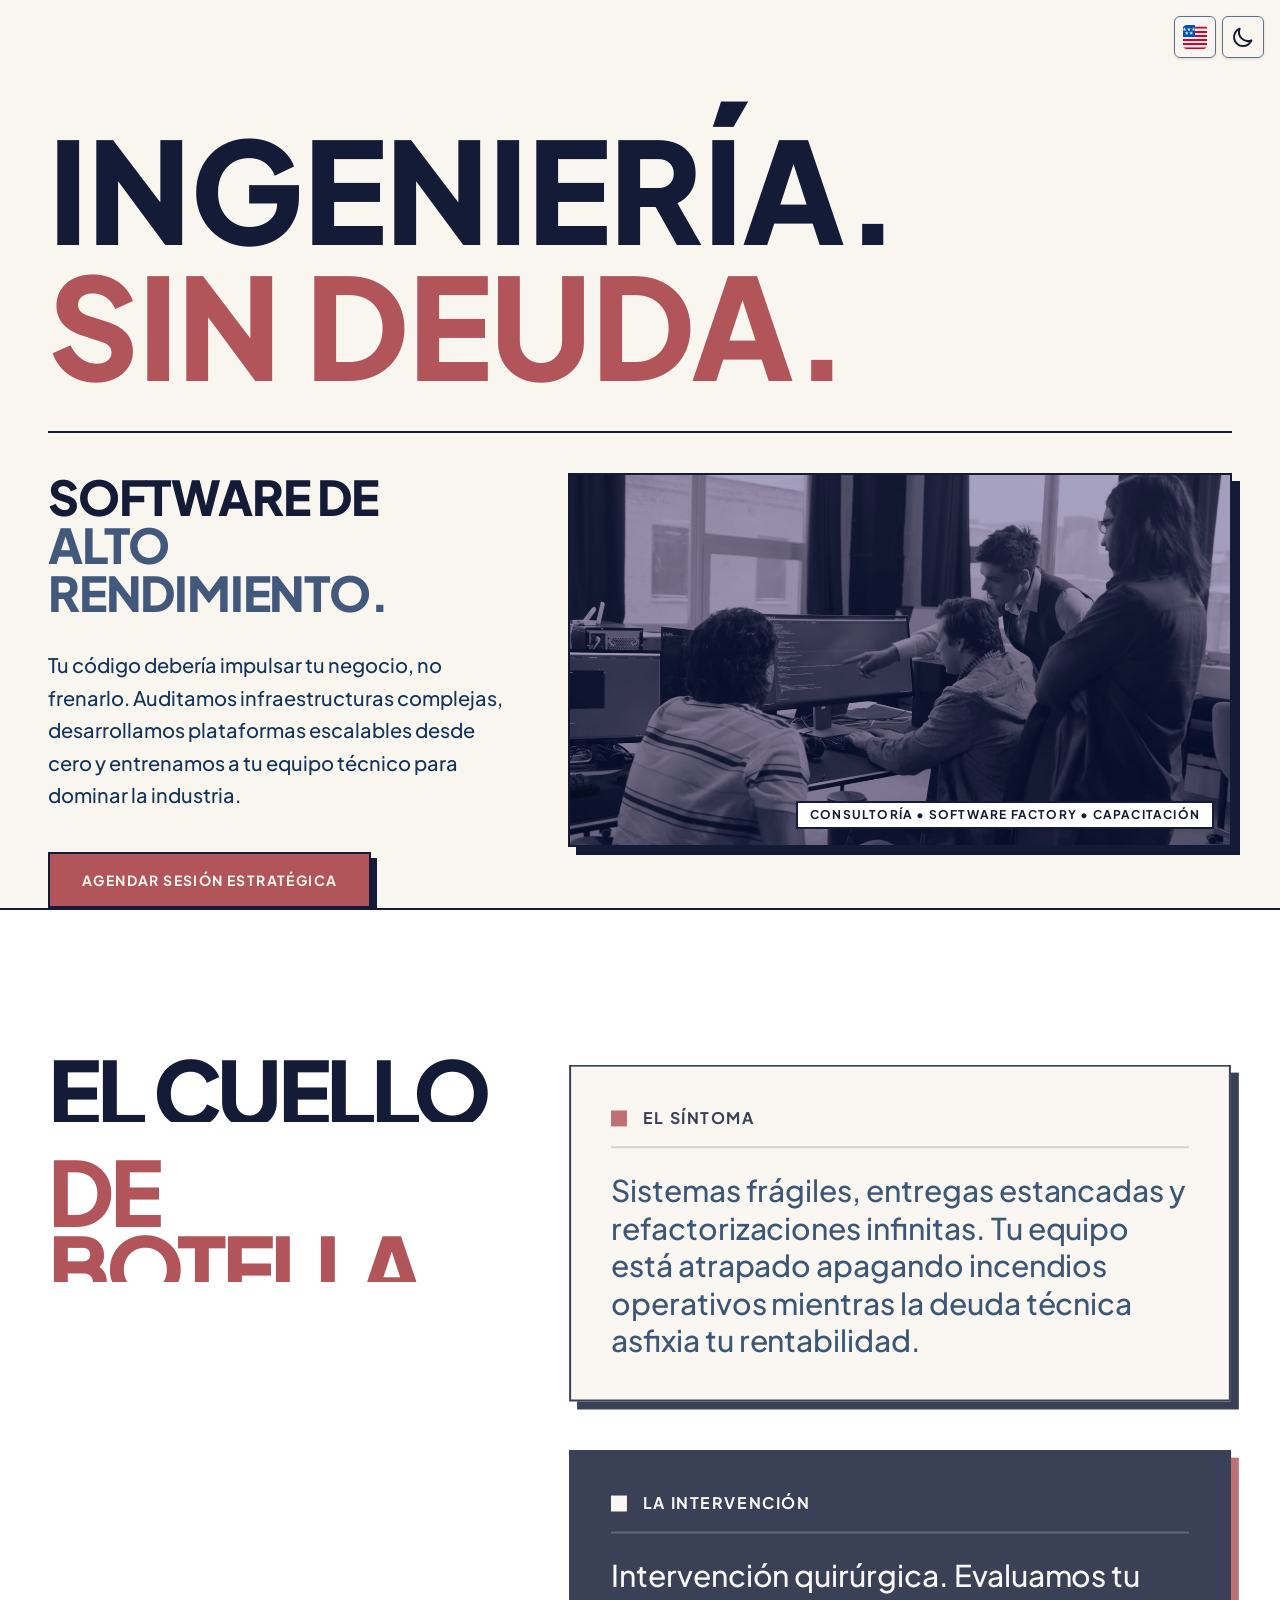
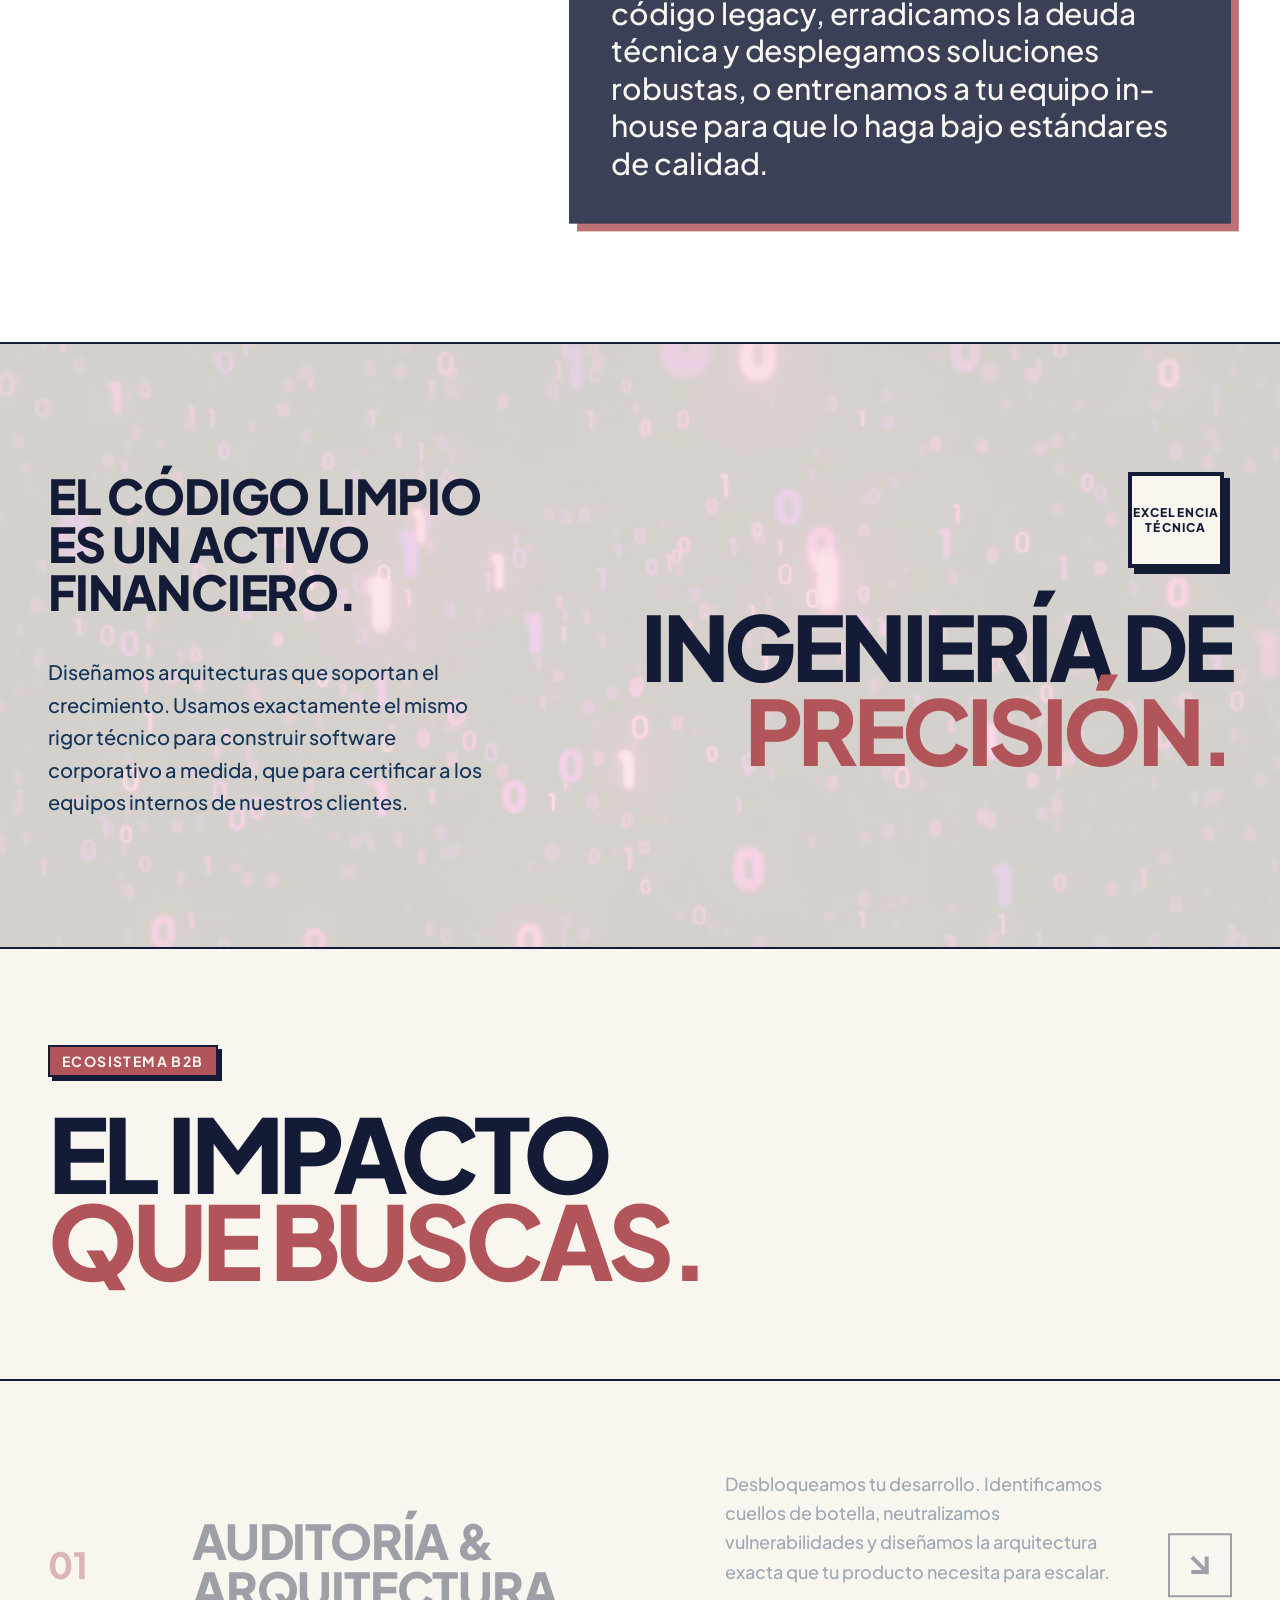
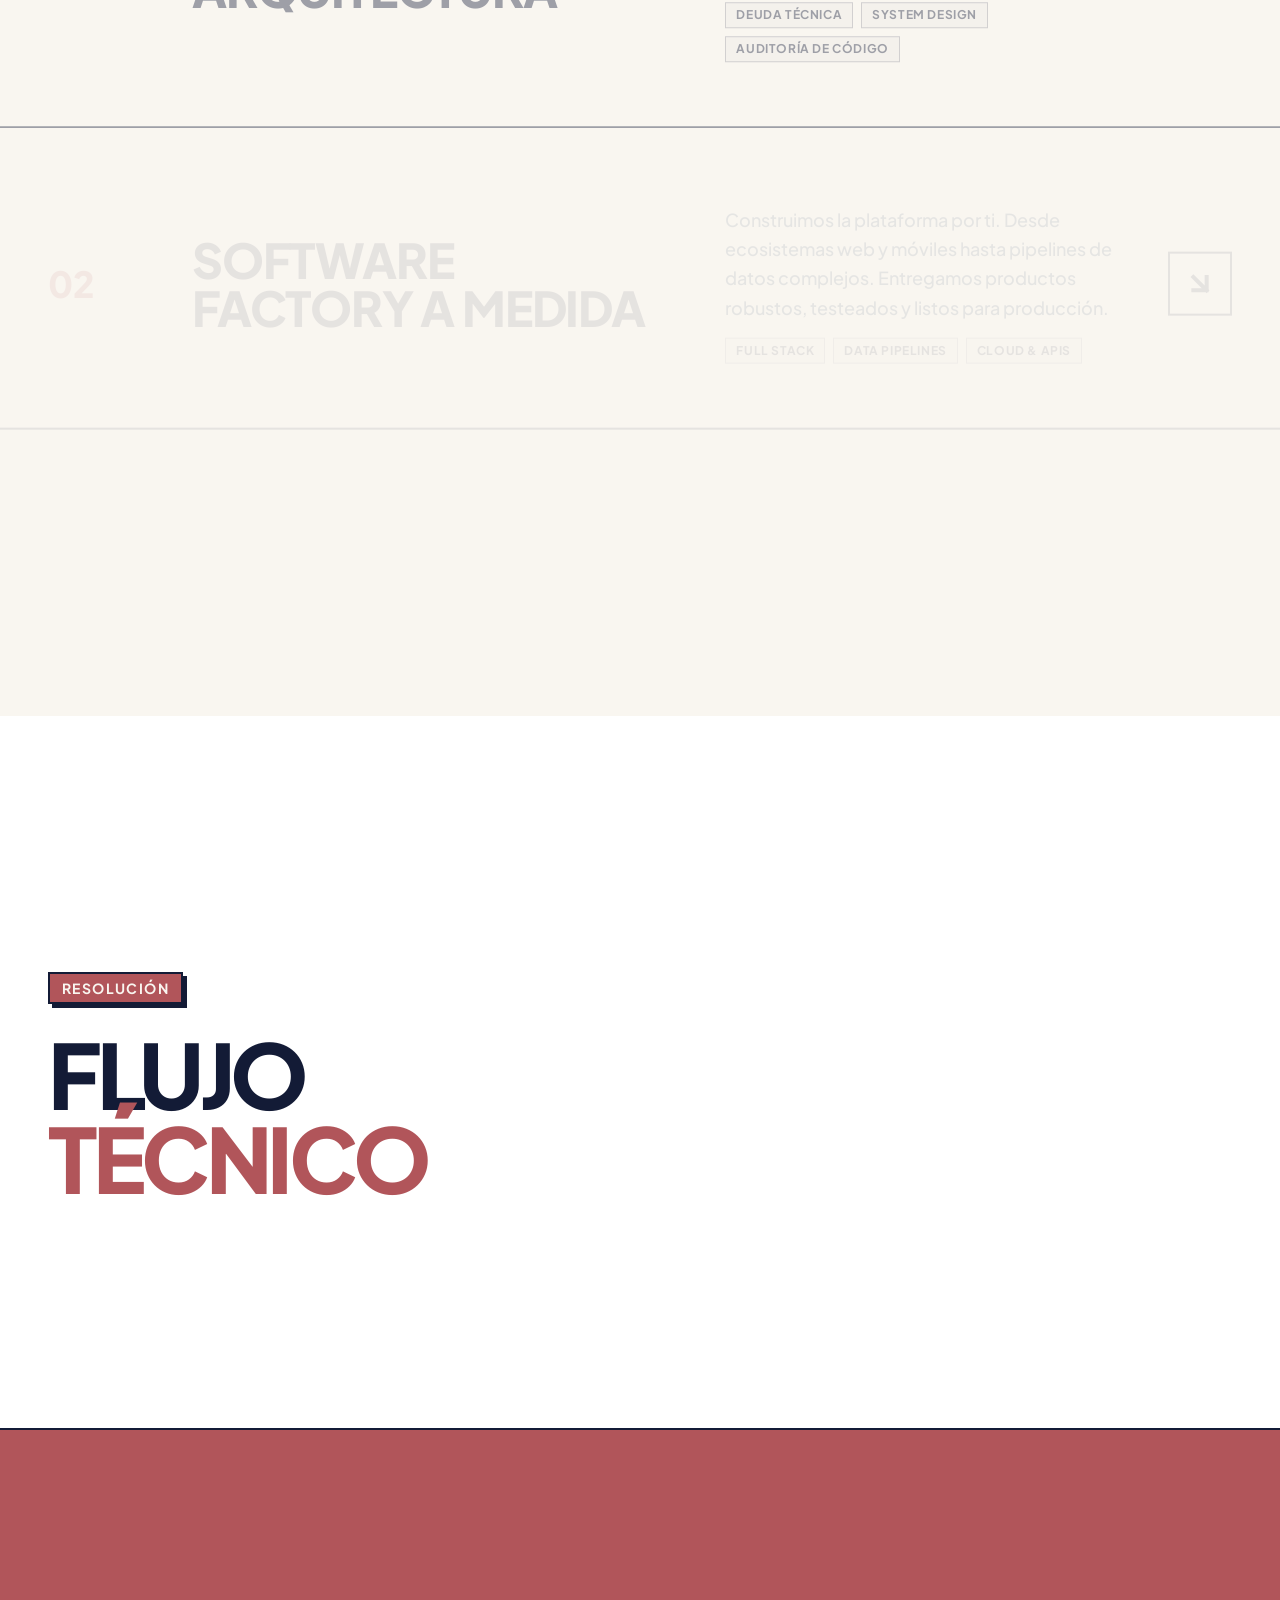
==== index.html @ 74dabde4 "deploy: mac-c-training/macc-training-landing-source@7063b409e6756ee3de0e2f6fcce6bb75d0ee219c" ====
<!DOCTYPE html><html lang="es"><head><meta charset="UTF-8"><meta name="viewport" content="width=device-width"><link rel="icon" type="image/png" media="(prefers-color-scheme: light)" href="/favicon-light.png"><link rel="icon" type="image/png" media="(prefers-color-scheme: dark)" href="/favicon-dark.png"><title>MAC-C Training | Consultoría, Desarrollo &amp; Capacitación Técnica</title><meta name="description" content="Transformamos cuellos de botella en software de alto rendimiento. Auditamos ecosistemas, desarrollamos a medida y entrenamos equipos corporativos."><meta name="keywords" content="mentoría, programación, deuda técnica, ingeniería de software, arquitectura, B2B, B2C"><link rel="canonical" href="https://www.macctraining.cl/"><meta property="og:type" content="website"><meta property="og:url" content="https://www.macctraining.cl/"><meta property="og:title" content="MAC-C Training | Consultoría, Desarrollo &amp; Capacitación Técnica"><meta property="og:description" content="Transformamos cuellos de botella en software de alto rendimiento. Auditamos ecosistemas, desarrollamos a medida y entrenamos equipos corporativos."><meta property="og:image" content="https://www.macctraining.cl/og-image.png"><meta name="twitter:card" content="summary_large_image"><meta name="twitter:url" content="https://www.macctraining.cl/"><meta name="twitter:title" content="MAC-C Training | Consultoría, Desarrollo &amp; Capacitación Técnica"><meta name="twitter:description" content="Transformamos cuellos de botella en software de alto rendimiento. Auditamos ecosistemas, desarrollamos a medida y entrenamos equipos corporativos."><meta name="twitter:image" content="https://www.macctraining.cl/og-image.png"><link rel="preload" as="image" href="/team-poster.webp" fetchpriority="high"><link rel="preconnect" href="https://fonts.googleapis.com"><link rel="preconnect" href="https://fonts.gstatic.com" crossorigin><link href="https://fonts.googleapis.com/css2?family=Plus+Jakarta+Sans:wght@400;500;600;700;900&display=swap" rel="stylesheet" media="print" onload="this.media='all'"><noscript><link href="https://fonts.googleapis.com/css2?family=Plus+Jakarta+Sans:wght@400;500;600;700;900&display=swap" rel="stylesheet"></noscript><script>
            const initTheme = () => {
                const storedTheme = localStorage.getItem('theme');
                const activeTheme = storedTheme ?? 'light';

                document.documentElement.setAttribute('data-theme', activeTheme);

                if (activeTheme === 'dark') {
                    document.documentElement.classList.add('dark');
                } else {
                    document.documentElement.classList.remove('dark');
                }

                localStorage.setItem('theme', activeTheme);
            };

            initTheme();
        </script><link rel="stylesheet" href="/_astro/content.xdRbzkTq.css"></head><body class="antialiased selection:bg-rose-500 selection:text-cream overflow-x-hidden"><a href="/en/" class="fixed top-4 right-16 z-50 p-2 rounded-md bg-surface-color border border-navy-400 text-text-color shadow-sm cursor-pointer transition-colors duration-300 hover:bg-rose-300 hover:text-navy-900" aria-label="Cambiar idioma a en" title="Cambiar a Inglés"><svg class="w-6 h-6 rounded-sm overflow-hidden" xmlns="http://www.w3.org/2000/svg" viewBox="0 0 64 64"><path fill="#d80027" d="M0 4.9h64v5.4H0zm0 10.8h64v5.4H0zm0 10.9h64v5.4H0zm0 10.8h64v5.4H0zm0 10.8h64v5.4H0zm0 10.9h64v5.4H0z"></path><path fill="#f0f0f0" d="M0 10.3h64v5.4H0zm0 10.8h64v5.4H0zm0 10.9h64v5.4H0zm0 10.8h64v5.4H0zm0 10.8h64v5.4H0z"></path><path fill="#0052b4" d="M0 0h32v32H0z"></path><path fill="#f0f0f0" d="M4 6.3l1.2 3.8h3.9l-3.2 2.3 1.2 3.8-3.1-2.3-3.1 2.3 1.2-3.8-3.2-2.3h3.9zM16 6.3l1.2 3.8h3.9l-3.2 2.3 1.2 3.8-3.1-2.3-3.1 2.3 1.2-3.8-3.2-2.3h3.9zM28 6.3l1.2 3.8h3.9l-3.2 2.3 1.2 3.8-3.1-2.3-3.1 2.3 1.2-3.8-3.2-2.3h3.9zM10 16.3l1.2 3.8h3.9l-3.2 2.3 1.2 3.8-3.1-2.3-3.1 2.3 1.2-3.8-3.2-2.3h3.9zM22 16.3l1.2 3.8h3.9l-3.2 2.3 1.2 3.8-3.1-2.3-3.1 2.3 1.2-3.8-3.2-2.3h3.9z"></path></svg></a><button id="theme-toggle" class="fixed top-4 right-4 z-50 p-2 rounded-md bg-surface-color border border-navy-400 text-text-color shadow-sm cursor-pointer transition-colors duration-300 hover:bg-rose-300 hover:text-navy-900" aria-label="Toggle Dark Mode"><svg class="w-6 h-6 dark-icon hidden" fill="none" stroke="currentColor" viewBox="0 0 24 24" xmlns="http://www.w3.org/2000/svg"><path stroke-linecap="round" stroke-linejoin="round" stroke-width="2" d="M20.354 15.354A9 9 0 018.646 3.646 9.003 9.003 0 0012 21a9.003 9.003 0 008.354-5.646z"></path></svg><svg class="w-6 h-6 light-icon hidden" fill="none" stroke="currentColor" viewBox="0 0 24 24" xmlns="http://www.w3.org/2000/svg"><path stroke-linecap="round" stroke-linejoin="round" stroke-width="2" d="M12 3v1m0 16v1m9-9h-1M4 12H3m15.364 6.364l-.707-.707M6.343 6.343l-.707-.707m12.728 0l-.707.707M6.343 17.657l-.707.707M16 12a4 4 0 11-8 0 4 4 0 018 0z"></path></svg></button><script type="module">(()=>{let e=document.getElementById(`theme-toggle`),t=document.querySelector(`.dark-icon`),n=document.querySelector(`.light-icon`);if(!e||!t||!n)return;let r=e=>{e===`dark`?(t.classList.add(`hidden`),n.classList.remove(`hidden`)):(n.classList.add(`hidden`),t.classList.remove(`hidden`))};r(document.documentElement.getAttribute(`data-theme`)),e.addEventListener(`click`,()=>{let e=document.documentElement,t=e.getAttribute(`data-theme`)===`dark`?`light`:`dark`;e.setAttribute(`data-theme`,t),localStorage.setItem(`theme`,t),r(t)})})();</script><main><section class="relative w-full min-h-screen bg-cream dark:bg-navy-900 border-b-2 border-navy-900 dark:border-rose-300 pt-24 lg:pt-32 flex flex-col justify-center overflow-hidden transition-colors duration-300"><div class="px-4 md:px-8 xl:px-12 w-full flex-1 flex flex-col justify-center"><header class="w-full mb-8"><h1 class="font-black uppercase tracking-tighter leading-[0.85] text-navy-900 dark:text-cream m-0 flex flex-col"><span class="block pb-2 md:pb-4"><span class="block text-[13.5vw] md:text-[11vw]">INGENIERÍA.</span></span><span class="block pb-2 md:pb-4"><span class="block text-rose-500 text-[13.5vw] md:text-[11vw]">SIN DEUDA.</span></span></h1></header><div class="grid grid-cols-1 lg:grid-cols-12 gap-10 lg:gap-16 border-t-2 border-navy-900 dark:border-rose-300 pt-10"><div class="lg:col-span-5 flex flex-col gap-8 order-2 lg:order-1"><h2 class="text-3xl md:text-5xl font-black uppercase tracking-tight text-navy-900 dark:text-cream leading-none"><span class="block"><span class="block">SOFTWARE DE</span></span><span class="block"><span class="block text-navy-600 dark:text-rose-300">ALTO RENDIMIENTO.</span></span></h2><p class="text-lg md:text-xl font-medium leading-relaxed text-navy-800 dark:text-cream/90 max-w-lg">Tu código debería impulsar tu negocio, no frenarlo. Auditamos infraestructuras complejas, desarrollamos plataformas escalables desde cero y entrenamos a tu equipo técnico para dominar la industria.</p><div class="flex flex-col sm:flex-row gap-4 mt-2"><a href="#contacto" class="bg-rose-500 text-cream text-center font-bold uppercase tracking-widest text-sm py-4 px-8 solid-border shadow-[6px_6px_0_0_#131b36] dark:shadow-[6px_6px_0_0_#db8384] hover:translate-y-1 hover:translate-x-1 hover:shadow-[2px_2px_0_0_#131b36] dark:hover:shadow-[2px_2px_0_0_#db8384] transition-all cursor-pointer">Agendar Sesión Estratégica</a></div></div><div class="lg:col-span-7 order-1 lg:order-2"><div class="w-full aspect-video bg-navy-900 solid-border relative shadow-[8px_8px_0_0_#131b36] dark:shadow-[8px_8px_0_0_#db8384]"><video autoplay loop muted playsinline preload="none" poster="/team-poster.webp" class="w-full h-full object-cover mix-blend-luminosity opacity-70 dark:opacity-50"><source src="/team-bg-720p.webm" type="video/webm"><source src="/team-bg-720p.mp4" type="video/mp4"></video><div class="absolute inset-0 bg-rose-500/20 dark:bg-rose-900/40 mix-blend-overlay pointer-events-none"></div><div class="absolute bottom-4 right-4 bg-white dark:bg-navy-900 text-navy-900 dark:text-cream text-xs font-bold uppercase tracking-widest px-3 py-1 solid-border">Consultoría • Software Factory • Capacitación</div></div></div></div></div></section><section id="problema" class="relative w-full bg-white dark:bg-navy-800 border-b-2 border-navy-900 dark:border-rose-300 py-24 lg:py-32 overflow-hidden transition-colors duration-300"><div class="px-4 md:px-8 xl:px-12 w-full"><div class="grid grid-cols-1 lg:grid-cols-12 gap-12 lg:gap-16"><div class="lg:col-span-5 flex flex-col justify-start"><h2 class="font-black uppercase tracking-tighter leading-[0.85] text-navy-900 dark:text-cream text-[14vw] lg:text-[7vw] m-0 problem-trigger"><span class="block overflow-hidden pb-2"><span class="block problem-text-line">EL CUELLO</span></span><span class="block overflow-hidden pb-2"><span class="block problem-text-line text-rose-500">DE BOTELLA.</span></span></h2></div><div class="lg:col-span-7 flex flex-col gap-8 lg:gap-12 lg:pt-4"><div class="problem-card flex flex-col gap-6 bg-cream dark:bg-navy-900 p-8 md:p-10 border-2 border-navy-900 dark:border-rose-300 shadow-[8px_8px_0_0_#131b36] dark:shadow-[8px_8px_0_0_#db8384]"><div class="flex items-center gap-4 border-b-2 border-navy-900/20 dark:border-rose-300/20 pb-4"><span class="w-4 h-4 bg-rose-500 block"></span><h3 class="font-bold text-sm md:text-base uppercase tracking-widest text-navy-900 dark:text-cream">El Síntoma</h3></div><p class="text-xl md:text-3xl font-medium leading-tight text-navy-800 dark:text-cream/90">Sistemas frágiles, entregas estancadas y refactorizaciones infinitas. Tu equipo está atrapado apagando incendios operativos mientras la deuda técnica asfixia tu rentabilidad.</p></div><div class="problem-card flex flex-col gap-6 bg-navy-900 dark:bg-rose-500 p-8 md:p-10 border-2 border-navy-900 dark:border-cream shadow-[8px_8px_0_0_#b1555a] dark:shadow-[8px_8px_0_0_#f9f6f0]"><div class="flex items-center gap-4 border-b-2 border-cream/20 dark:border-navy-900/20 pb-4"><span class="w-4 h-4 bg-cream dark:bg-navy-900 block"></span><h3 class="font-bold text-sm md:text-base uppercase tracking-widest text-cream dark:text-navy-900">La Intervención</h3></div><p class="text-xl md:text-3xl font-medium leading-tight text-cream dark:text-navy-900">Intervención quirúrgica. Evaluamos tu código legacy, erradicamos la deuda técnica y desplegamos soluciones robustas, o entrenamos a tu equipo in-house para que lo haga bajo estándares de calidad.</p></div></div></div></div></section><section id="autoridad" class="relative w-full bg-cream dark:bg-navy-900 border-b-2 border-navy-900 dark:border-rose-300 py-24 lg:py-32 overflow-hidden transition-colors duration-300"><div class="absolute inset-0 z-0 pointer-events-none"><video autoplay loop muted playsinline preload="none" poster="/neural-poster.jpg" class="w-full h-full object-cover mix-blend-luminosity opacity-15"><source src="/neural-bg-720p.webm" type="video/webm"><source src="/neural-bg-720p.mp4" type="video/mp4"></video></div><div class="px-4 md:px-8 xl:px-12 w-full relative z-10"><div class="grid grid-cols-1 lg:grid-cols-12 gap-12 lg:gap-16 items-start"><div class="lg:col-span-5 flex flex-col gap-10 order-2 lg:order-1 pt-8 lg:pt-0 border-t-4 border-navy-900 dark:border-rose-300 lg:border-t-0"><h3 class="text-3xl md:text-5xl font-black uppercase tracking-tight text-navy-900 dark:text-cream leading-none">El código limpio es un activo financiero.</h3><p class="text-lg md:text-xl font-medium leading-relaxed text-navy-800 dark:text-cream/90 max-w-xl">Diseñamos arquitecturas que soportan el crecimiento. Usamos exactamente el mismo rigor técnico para construir software corporativo a medida, que para certificar a los equipos internos de nuestros clientes.</p></div><div class="lg:col-span-7 flex flex-col gap-10 order-1 lg:order-2 lg:items-end lg:text-right"><div class="w-24 h-24 bg-cream dark:bg-navy-900 border-4 border-navy-900 dark:border-rose-300 flex items-center justify-center p-2 shadow-[6px_6px_0_0_#131b36] dark:shadow-[6px_6px_0_0_#db8384] lg:mr-2"><span class="text-[0.65rem] md:text-xs font-black uppercase text-center leading-tight tracking-widest text-navy-900 dark:text-cream">Excelencia<br>Técnica</span></div><h2 class="font-black uppercase tracking-tighter leading-[0.85] text-navy-900 dark:text-cream text-[11vw] sm:text-[10vw] lg:text-[6.5vw] xl:text-[7vw] m-0 w-full hyphens-none break-normal"><span class="block pb-2"><span class="block">INGENIERÍA DE</span></span><span class="block pb-2"><span class="block text-rose-500">PRECISIÓN.</span></span></h2></div></div></div></section><section id="servicios" class="w-full bg-cream dark:bg-navy-900 transition-colors duration-300"><header class="px-4 md:px-8 xl:px-12 py-16 md:py-24 border-b-2 border-navy-900 dark:border-rose-300"><div class="inline-block border-2 border-navy-900 dark:border-rose-300 bg-rose-500 text-cream px-3 py-1 font-bold text-xs md:text-sm uppercase tracking-widest mb-8 shadow-[4px_4px_0_0_#131b36] dark:shadow-[4px_4px_0_0_#db8384]">Ecosistema B2B</div><h2 class="font-black uppercase tracking-tighter leading-[0.85] text-navy-900 dark:text-cream text-[12vw] lg:text-[8vw] m-0">EL IMPACTO<br><span class="text-rose-500">QUE BUSCAS.</span></h2></header><div class="w-full flex flex-col"><a href="#contacto" class="group relative w-full border-b-2 border-navy-900 dark:border-rose-300 overflow-hidden cursor-pointer bg-cream dark:bg-navy-900 hover:bg-navy-900 dark:hover:bg-rose-500 transition-colors duration-300"><div class="px-4 md:px-8 xl:px-12 py-10 md:py-16 flex flex-col lg:flex-row lg:items-center gap-6 lg:gap-12 relative z-10"><div class="text-rose-500 font-black text-2xl md:text-4xl lg:w-24 shrink-0 transition-colors duration-300 group-hover:text-cream dark:group-hover:text-navy-900">01</div><h3 class="text-3xl md:text-5xl font-black uppercase tracking-tight text-navy-900 dark:text-cream transition-colors duration-300 group-hover:text-cream dark:group-hover:text-navy-900 flex-1">Auditoría &amp; Arquitectura</h3><div class="flex flex-col gap-4 lg:w-1/3"><p class="text-lg font-medium leading-relaxed text-navy-800 dark:text-cream/90 transition-colors duration-300 group-hover:text-cream/90 dark:group-hover:text-navy-900/90">Desbloqueamos tu desarrollo. Identificamos cuellos de botella, neutralizamos vulnerabilidades y diseñamos la arquitectura exacta que tu producto necesita para escalar.</p><div class="flex flex-wrap gap-2"><span class="text-xs font-bold uppercase tracking-wider px-2.5 py-1 border border-navy-900/40 dark:border-rose-300/40 text-navy-900 dark:text-cream bg-navy-900/5 dark:bg-rose-300/5 transition-colors duration-300 group-hover:border-cream/40 group-hover:text-cream group-hover:bg-cream/10 dark:group-hover:border-navy-900/40 dark:group-hover:text-navy-900 dark:group-hover:bg-navy-900/10">Deuda Técnica</span><span class="text-xs font-bold uppercase tracking-wider px-2.5 py-1 border border-navy-900/40 dark:border-rose-300/40 text-navy-900 dark:text-cream bg-navy-900/5 dark:bg-rose-300/5 transition-colors duration-300 group-hover:border-cream/40 group-hover:text-cream group-hover:bg-cream/10 dark:group-hover:border-navy-900/40 dark:group-hover:text-navy-900 dark:group-hover:bg-navy-900/10">System Design</span><span class="text-xs font-bold uppercase tracking-wider px-2.5 py-1 border border-navy-900/40 dark:border-rose-300/40 text-navy-900 dark:text-cream bg-navy-900/5 dark:bg-rose-300/5 transition-colors duration-300 group-hover:border-cream/40 group-hover:text-cream group-hover:bg-cream/10 dark:group-hover:border-navy-900/40 dark:group-hover:text-navy-900 dark:group-hover:bg-navy-900/10">Auditoría de Código</span></div></div><div class="hidden lg:flex shrink-0 w-16 h-16 border-2 border-navy-900 dark:border-rose-300 items-center justify-center text-navy-900 dark:text-rose-300 transition-colors duration-300 group-hover:border-cream group-hover:text-cream dark:group-hover:border-navy-900 dark:group-hover:text-navy-900"><svg class="w-8 h-8" fill="none" stroke="currentColor" viewBox="0 0 24 24"><path stroke-linecap="square" stroke-linejoin="miter" stroke-width="3" d="M17 7v10h-10m10 0L7 7"></path></svg></div></div></a><a href="#contacto" class="group relative w-full border-b-2 border-navy-900 dark:border-rose-300 overflow-hidden cursor-pointer bg-cream dark:bg-navy-900 hover:bg-navy-900 dark:hover:bg-rose-500 transition-colors duration-300"><div class="px-4 md:px-8 xl:px-12 py-10 md:py-16 flex flex-col lg:flex-row lg:items-center gap-6 lg:gap-12 relative z-10"><div class="text-rose-500 font-black text-2xl md:text-4xl lg:w-24 shrink-0 transition-colors duration-300 group-hover:text-cream dark:group-hover:text-navy-900">02</div><h3 class="text-3xl md:text-5xl font-black uppercase tracking-tight text-navy-900 dark:text-cream transition-colors duration-300 group-hover:text-cream dark:group-hover:text-navy-900 flex-1">Software Factory a Medida</h3><div class="flex flex-col gap-4 lg:w-1/3"><p class="text-lg font-medium leading-relaxed text-navy-800 dark:text-cream/90 transition-colors duration-300 group-hover:text-cream/90 dark:group-hover:text-navy-900/90">Construimos la plataforma por ti. Desde ecosistemas web y móviles hasta pipelines de datos complejos. Entregamos productos robustos, testeados y listos para producción.</p><div class="flex flex-wrap gap-2"><span class="text-xs font-bold uppercase tracking-wider px-2.5 py-1 border border-navy-900/40 dark:border-rose-300/40 text-navy-900 dark:text-cream bg-navy-900/5 dark:bg-rose-300/5 transition-colors duration-300 group-hover:border-cream/40 group-hover:text-cream group-hover:bg-cream/10 dark:group-hover:border-navy-900/40 dark:group-hover:text-navy-900 dark:group-hover:bg-navy-900/10">Full Stack</span><span class="text-xs font-bold uppercase tracking-wider px-2.5 py-1 border border-navy-900/40 dark:border-rose-300/40 text-navy-900 dark:text-cream bg-navy-900/5 dark:bg-rose-300/5 transition-colors duration-300 group-hover:border-cream/40 group-hover:text-cream group-hover:bg-cream/10 dark:group-hover:border-navy-900/40 dark:group-hover:text-navy-900 dark:group-hover:bg-navy-900/10">Data Pipelines</span><span class="text-xs font-bold uppercase tracking-wider px-2.5 py-1 border border-navy-900/40 dark:border-rose-300/40 text-navy-900 dark:text-cream bg-navy-900/5 dark:bg-rose-300/5 transition-colors duration-300 group-hover:border-cream/40 group-hover:text-cream group-hover:bg-cream/10 dark:group-hover:border-navy-900/40 dark:group-hover:text-navy-900 dark:group-hover:bg-navy-900/10">Cloud &amp; APIs</span></div></div><div class="hidden lg:flex shrink-0 w-16 h-16 border-2 border-navy-900 dark:border-rose-300 items-center justify-center text-navy-900 dark:text-rose-300 transition-colors duration-300 group-hover:border-cream group-hover:text-cream dark:group-hover:border-navy-900 dark:group-hover:text-navy-900"><svg class="w-8 h-8" fill="none" stroke="currentColor" viewBox="0 0 24 24"><path stroke-linecap="square" stroke-linejoin="miter" stroke-width="3" d="M17 7v10h-10m10 0L7 7"></path></svg></div></div></a><a href="#contacto" class="group relative w-full border-b-2 border-navy-900 dark:border-rose-300 overflow-hidden cursor-pointer bg-cream dark:bg-navy-900 hover:bg-navy-900 dark:hover:bg-rose-500 transition-colors duration-300"><div class="px-4 md:px-8 xl:px-12 py-10 md:py-16 flex flex-col lg:flex-row lg:items-center gap-6 lg:gap-12 relative z-10"><div class="text-rose-500 font-black text-2xl md:text-4xl lg:w-24 shrink-0 transition-colors duration-300 group-hover:text-cream dark:group-hover:text-navy-900">03</div><h3 class="text-3xl md:text-5xl font-black uppercase tracking-tight text-navy-900 dark:text-cream transition-colors duration-300 group-hover:text-cream dark:group-hover:text-navy-900 flex-1">Capacitación In-House</h3><div class="flex flex-col gap-4 lg:w-1/3"><p class="text-lg font-medium leading-relaxed text-navy-800 dark:text-cream/90 transition-colors duration-300 group-hover:text-cream/90 dark:group-hover:text-navy-900/90">Transformamos a tus programadores en ingenieros de élite. Bootcamps corporativos y nivelación en automatización, bases de datos y frameworks de última generación.</p><div class="flex flex-wrap gap-2"><span class="text-xs font-bold uppercase tracking-wider px-2.5 py-1 border border-navy-900/40 dark:border-rose-300/40 text-navy-900 dark:text-cream bg-navy-900/5 dark:bg-rose-300/5 transition-colors duration-300 group-hover:border-cream/40 group-hover:text-cream group-hover:bg-cream/10 dark:group-hover:border-navy-900/40 dark:group-hover:text-navy-900 dark:group-hover:bg-navy-900/10">Team Upskilling</span><span class="text-xs font-bold uppercase tracking-wider px-2.5 py-1 border border-navy-900/40 dark:border-rose-300/40 text-navy-900 dark:text-cream bg-navy-900/5 dark:bg-rose-300/5 transition-colors duration-300 group-hover:border-cream/40 group-hover:text-cream group-hover:bg-cream/10 dark:group-hover:border-navy-900/40 dark:group-hover:text-navy-900 dark:group-hover:bg-navy-900/10">Clean Code &amp; Testing</span><span class="text-xs font-bold uppercase tracking-wider px-2.5 py-1 border border-navy-900/40 dark:border-rose-300/40 text-navy-900 dark:text-cream bg-navy-900/5 dark:bg-rose-300/5 transition-colors duration-300 group-hover:border-cream/40 group-hover:text-cream group-hover:bg-cream/10 dark:group-hover:border-navy-900/40 dark:group-hover:text-navy-900 dark:group-hover:bg-navy-900/10">Workshops B2B</span></div></div><div class="hidden lg:flex shrink-0 w-16 h-16 border-2 border-navy-900 dark:border-rose-300 items-center justify-center text-navy-900 dark:text-rose-300 transition-colors duration-300 group-hover:border-cream group-hover:text-cream dark:group-hover:border-navy-900 dark:group-hover:text-navy-900"><svg class="w-8 h-8" fill="none" stroke="currentColor" viewBox="0 0 24 24"><path stroke-linecap="square" stroke-linejoin="miter" stroke-width="3" d="M17 7v10h-10m10 0L7 7"></path></svg></div></div></a></div></section><section id="faq" class="relative w-full bg-white dark:bg-navy-800 border-b-2 border-navy-900 dark:border-rose-300 py-24 lg:py-32 overflow-hidden transition-colors duration-300" data-astro-cid-4chapdkw><div class="px-4 md:px-8 xl:px-12 w-full" data-astro-cid-4chapdkw><div class="grid grid-cols-1 lg:grid-cols-12 gap-12 lg:gap-16 items-start" data-astro-cid-4chapdkw><div class="lg:col-span-5 flex flex-col gap-8 lg:sticky lg:top-32" data-astro-cid-4chapdkw><div class="inline-block border-2 border-navy-900 dark:border-rose-300 bg-rose-500 text-cream px-3 py-1 font-bold text-xs md:text-sm uppercase tracking-widest w-max shadow-[4px_4px_0_0_#131b36] dark:shadow-[4px_4px_0_0_#db8384]" data-astro-cid-4chapdkw>Resolución</div><h2 class="font-black uppercase tracking-tighter leading-[0.85] text-navy-900 dark:text-cream text-[14vw] lg:text-[7vw] m-0 wrap-break-words hyphens-auto" lang="es" data-astro-cid-4chapdkw><span class="block pb-2" data-astro-cid-4chapdkw><span class="block" data-astro-cid-4chapdkw>FLUJO</span></span><span class="block pb-2" data-astro-cid-4chapdkw><span class="block text-rose-500" data-astro-cid-4chapdkw>TÉCNICO</span></span></h2></div><div class="lg:col-span-7 flex flex-col gap-6 pt-4 lg:pt-0" data-astro-cid-4chapdkw><details class="group bg-cream dark:bg-navy-900 border-2 border-navy-900 dark:border-rose-300 shadow-[8px_8px_0_0_#131b36] dark:shadow-[8px_8px_0_0_#db8384] transition-all duration-300 open:shadow-[4px_4px_0_0_#131b36] dark:open:shadow-[4px_4px_0_0_#db8384] open:translate-y-1 open:translate-x-1 [&amp;_summary::-webkit-details-marker]:hidden cursor-pointer" data-astro-cid-4chapdkw><summary class="flex items-center justify-between gap-4 p-6 md:p-8 outline-none border-b-2 border-transparent group-open:border-navy-900/10 dark:group-open:border-rose-300/10 transition-colors" data-astro-cid-4chapdkw><div class="flex items-start md:items-center gap-4 md:gap-6" data-astro-cid-4chapdkw><span class="text-2xl md:text-3xl font-black text-rose-500 shrink-0" data-astro-cid-4chapdkw>01</span><h3 class="text-lg md:text-2xl font-bold text-navy-900 dark:text-cream uppercase tracking-tight leading-snug" data-astro-cid-4chapdkw>¿Qué tipo de empresas necesitan sus servicios?</h3></div><div class="shrink-0 w-10 h-10 border-2 border-navy-900 dark:border-rose-300 flex items-center justify-center bg-white dark:bg-navy-800 text-navy-900 dark:text-rose-300 transition-transform duration-300 group-open:rotate-45" data-astro-cid-4chapdkw><svg xmlns="http://www.w3.org/2000/svg" class="h-5 w-5" fill="none" viewBox="0 0 24 24" stroke="currentColor" data-astro-cid-4chapdkw><path stroke-linecap="square" stroke-linejoin="miter" stroke-width="3" d="M12 4v16m8-8H4" data-astro-cid-4chapdkw></path></svg></div></summary><div class="p-6 md:p-8 pt-4 md:pt-6" data-astro-cid-4chapdkw><p class="text-base md:text-xl font-medium leading-relaxed text-navy-800 dark:text-cream/90" data-astro-cid-4chapdkw>Corporaciones y empresas tech que están perdiendo dinero por código ineficiente, necesitan delegar la creación de un nuevo producto, o requieren elevar el estándar técnico de su plantilla.</p></div></details><details class="group bg-cream dark:bg-navy-900 border-2 border-navy-900 dark:border-rose-300 shadow-[8px_8px_0_0_#131b36] dark:shadow-[8px_8px_0_0_#db8384] transition-all duration-300 open:shadow-[4px_4px_0_0_#131b36] dark:open:shadow-[4px_4px_0_0_#db8384] open:translate-y-1 open:translate-x-1 [&amp;_summary::-webkit-details-marker]:hidden cursor-pointer" data-astro-cid-4chapdkw><summary class="flex items-center justify-between gap-4 p-6 md:p-8 outline-none border-b-2 border-transparent group-open:border-navy-900/10 dark:group-open:border-rose-300/10 transition-colors" data-astro-cid-4chapdkw><div class="flex items-start md:items-center gap-4 md:gap-6" data-astro-cid-4chapdkw><span class="text-2xl md:text-3xl font-black text-rose-500 shrink-0" data-astro-cid-4chapdkw>02</span><h3 class="text-lg md:text-2xl font-bold text-navy-900 dark:text-cream uppercase tracking-tight leading-snug" data-astro-cid-4chapdkw>¿Desarrollan la plataforma o solo asesoran?</h3></div><div class="shrink-0 w-10 h-10 border-2 border-navy-900 dark:border-rose-300 flex items-center justify-center bg-white dark:bg-navy-800 text-navy-900 dark:text-rose-300 transition-transform duration-300 group-open:rotate-45" data-astro-cid-4chapdkw><svg xmlns="http://www.w3.org/2000/svg" class="h-5 w-5" fill="none" viewBox="0 0 24 24" stroke="currentColor" data-astro-cid-4chapdkw><path stroke-linecap="square" stroke-linejoin="miter" stroke-width="3" d="M12 4v16m8-8H4" data-astro-cid-4chapdkw></path></svg></div></summary><div class="p-6 md:p-8 pt-4 md:pt-6" data-astro-cid-4chapdkw><p class="text-base md:text-xl font-medium leading-relaxed text-navy-800 dark:text-cream/90" data-astro-cid-4chapdkw>Ejecutamos en ambas vías. Podemos auditar y guiar a tu equipo interno, o actuar directamente como tu músculo de ingeniería y programar el producto de principio a fin.</p></div></details><details class="group bg-cream dark:bg-navy-900 border-2 border-navy-900 dark:border-rose-300 shadow-[8px_8px_0_0_#131b36] dark:shadow-[8px_8px_0_0_#db8384] transition-all duration-300 open:shadow-[4px_4px_0_0_#131b36] dark:open:shadow-[4px_4px_0_0_#db8384] open:translate-y-1 open:translate-x-1 [&amp;_summary::-webkit-details-marker]:hidden cursor-pointer" data-astro-cid-4chapdkw><summary class="flex items-center justify-between gap-4 p-6 md:p-8 outline-none border-b-2 border-transparent group-open:border-navy-900/10 dark:group-open:border-rose-300/10 transition-colors" data-astro-cid-4chapdkw><div class="flex items-start md:items-center gap-4 md:gap-6" data-astro-cid-4chapdkw><span class="text-2xl md:text-3xl font-black text-rose-500 shrink-0" data-astro-cid-4chapdkw>03</span><h3 class="text-lg md:text-2xl font-bold text-navy-900 dark:text-cream uppercase tracking-tight leading-snug" data-astro-cid-4chapdkw>¿Cuál es su stack tecnológico principal?</h3></div><div class="shrink-0 w-10 h-10 border-2 border-navy-900 dark:border-rose-300 flex items-center justify-center bg-white dark:bg-navy-800 text-navy-900 dark:text-rose-300 transition-transform duration-300 group-open:rotate-45" data-astro-cid-4chapdkw><svg xmlns="http://www.w3.org/2000/svg" class="h-5 w-5" fill="none" viewBox="0 0 24 24" stroke="currentColor" data-astro-cid-4chapdkw><path stroke-linecap="square" stroke-linejoin="miter" stroke-width="3" d="M12 4v16m8-8H4" data-astro-cid-4chapdkw></path></svg></div></summary><div class="p-6 md:p-8 pt-4 md:pt-6" data-astro-cid-4chapdkw><p class="text-base md:text-xl font-medium leading-relaxed text-navy-800 dark:text-cream/90" data-astro-cid-4chapdkw>Nos enfocamos en herramientas que escalan: ecosistemas web modernos, desarrollo móvil nativo e ingeniería de datos de alto volumen para toma de decisiones ágiles.</p></div></details></div></div></div></section><section id="contacto" class="relative w-full bg-rose-500 border-b-2 border-navy-900 dark:border-rose-300 py-24 lg:py-32 overflow-hidden transition-colors duration-300"><div class="absolute inset-0 opacity-10 pointer-events-none" style="background-image: radial-gradient(var(--color-navy-900) 2px, transparent 2px); background-size: 32px 32px;"></div><div class="px-4 md:px-8 xl:px-12 w-full relative z-10"><div class="bg-cream dark:bg-navy-900 border-2 border-navy-900 dark:border-rose-300 shadow-[12px_12px_0_0_#131b36] dark:shadow-[12px_12px_0_0_#db8384] p-6 sm:p-10 md:p-16 lg:p-24 flex flex-col items-center text-center max-w-5xl mx-auto"><div class="inline-block border-2 border-navy-900 dark:border-rose-300 bg-white dark:bg-navy-800 px-4 py-2 font-bold text-xs md:text-sm uppercase tracking-widest mb-8 shadow-[4px_4px_0_0_#131b36] dark:shadow-[4px_4px_0_0_#db8384]">Siguiente Paso</div><h2 class="font-black uppercase tracking-tighter leading-[0.85] text-navy-900 dark:text-cream text-[10vw] sm:text-[9vw] lg:text-[7vw] m-0 mb-8 whitespace-nowrap"><span class="block">AGENDA TU</span><span class="block text-rose-500">DIAGNÓSTICO.</span></h2><p class="text-base sm:text-lg md:text-2xl font-medium leading-relaxed text-navy-800 dark:text-cream/90 max-w-3xl mb-12">Hablemos de código, negocio y rentabilidad. En 30 minutos diagnosticaremos el estado de tu ecosistema tecnológico y definiremos un plan de acción sin rodeos.</p><a href="https://calendar.app.google/cVLg917SsWxS8KzLA" target="_blank" rel="noopener noreferrer" class="group relative inline-flex items-center justify-center gap-3 bg-navy-900 dark:bg-rose-500 text-cream dark:text-navy-900 font-black uppercase tracking-widest text-xs sm:text-sm md:text-lg py-4 px-6 md:py-6 md:px-10 border-2 border-navy-900 dark:border-rose-500 shadow-[6px_6px_0_0_rgba(19,27,54,1)] dark:shadow-[6px_6px_0_0_rgba(219,131,132,1)] hover:translate-y-1 hover:translate-x-1 hover:shadow-[2px_2px_0_0_rgba(19,27,54,1)] dark:hover:shadow-[2px_2px_0_0_rgba(219,131,132,1)] transition-all duration-300 w-full sm:w-auto"><span class="whitespace-nowrap">Agendar Videollamada</span><svg class="w-5 h-5 md:w-6 md:h-6 shrink-0 transform group-hover:translate-x-1 transition-transform duration-300" fill="none" stroke="currentColor" viewBox="0 0 24 24"><path stroke-linecap="square" stroke-linejoin="miter" stroke-width="3" d="M17 8l4 4m0 0l-4 4m4-4H3"></path></svg></a></div></div></section><footer class="w-full bg-cream dark:bg-navy-900 transition-colors duration-300 flex flex-col"><div class="grid grid-cols-1 lg:grid-cols-4 w-full border-b-2 border-navy-900 dark:border-rose-300"><div class="p-8 md:p-12 lg:col-span-2 flex flex-col justify-between gap-12 border-b-2 lg:border-b-0 lg:border-r-2 border-navy-900 dark:border-rose-300 overflow-hidden"><div><h3 class="font-black uppercase tracking-tighter leading-[0.85] text-navy-900 dark:text-cream text-[10vw] sm:text-[8vw] lg:text-[4vw] mb-6">MAC-C<br><span class="text-rose-500">TRAINING.</span></h3><p class="text-base md:text-lg font-medium text-navy-800 dark:text-cream/90 max-w-md leading-relaxed">Ingeniería de software implacable. Erradicamos tu deuda técnica, desarrollamos soluciones a medida y escalamos el talento de tu empresa.</p></div><a href="mailto:carlos.tapia.macc@gmail.com" class="font-black text-sm sm:text-base md:text-2xl uppercase tracking-widest text-navy-900 dark:text-rose-300 hover:text-rose-500 dark:hover:text-cream transition-colors relative group inline-block w-max break-all">carlos.tapia.macc@gmail.com<span class="absolute -bottom-1 left-0 w-0 h-1 bg-rose-500 dark:bg-cream transition-all duration-300 group-hover:w-full"></span></a></div><div class="p-8 md:p-12 border-b-2 lg:border-b-0 lg:border-r-2 border-navy-900 dark:border-rose-300 flex flex-col gap-6"><h4 class="font-bold text-xs md:text-sm uppercase tracking-widest text-rose-500 mb-4 border-b-2 border-navy-900/20 dark:border-rose-300/20 pb-2 w-max">Navegación</h4><a href="#problema" class="text-xl md:text-2xl font-black uppercase tracking-tight text-navy-900 dark:text-cream hover:translate-x-2 transition-transform w-max">El Problema</a><a href="#autoridad" class="text-xl md:text-2xl font-black uppercase tracking-tight text-navy-900 dark:text-cream hover:translate-x-2 transition-transform w-max">Metodología</a><a href="#servicios" class="text-xl md:text-2xl font-black uppercase tracking-tight text-navy-900 dark:text-cream hover:translate-x-2 transition-transform w-max">Soluciones</a><a href="#faq" class="text-xl md:text-2xl font-black uppercase tracking-tight text-navy-900 dark:text-cream hover:translate-x-2 transition-transform w-max">Modelo</a></div><div class="p-8 md:p-12 flex flex-col justify-between gap-12"><div class="flex flex-col gap-6"><h4 class="font-bold text-xs md:text-sm uppercase tracking-widest text-rose-500 mb-4 border-b-2 border-navy-900/20 dark:border-rose-300/20 pb-2 w-max">Redes</h4><a href="https://www.linkedin.com/company/mac-c-training" target="_blank" rel="noopener noreferrer" class="text-xl md:text-2xl font-black uppercase tracking-tight text-navy-900 dark:text-cream hover:translate-x-2 transition-transform w-max">LinkedIn</a><a href="https://github.com/mac-c-training" target="_blank" rel="noopener noreferrer" class="text-xl md:text-2xl font-black uppercase tracking-tight text-navy-900 dark:text-cream hover:translate-x-2 transition-transform w-max">GitHub</a></div><div class="text-xs font-bold uppercase tracking-widest text-navy-600 dark:text-cream/50 mt-auto">&copy; 2026 MAC-C TRAINING.</div></div></div><div class="w-full bg-navy-900 dark:bg-rose-500 text-cream dark:text-navy-900 py-6 overflow-hidden flex whitespace-nowrap"><div class="animate-marquee font-black text-[12vw] sm:text-7xl lg:text-9xl uppercase tracking-tighter leading-none flex items-center"><span class="mx-8">SOFTWARE ENGINEERING</span><span class="text-rose-500 dark:text-cream">*</span><span class="mx-8">MENTORÍA TÉCNICA</span><span class="text-rose-500 dark:text-cream">*</span><span class="mx-8">CÓDIGO LIMPIO</span><span class="text-rose-500 dark:text-cream">*</span><span class="mx-8">DATA PIPELINES</span><span class="text-rose-500 dark:text-cream">*</span><span class="mx-8">SOFTWARE ENGINEERING</span><span class="text-rose-500 dark:text-cream">*</span><span class="mx-8">MENTORÍA TÉCNICA</span><span class="text-rose-500 dark:text-cream">*</span><span class="mx-8">CÓDIGO LIMPIO</span><span class="text-rose-500 dark:text-cream">*</span><span class="mx-8">DATA PIPELINES</span><span class="text-rose-500 dark:text-cream">*</span></div></div></footer></main><script type="module" src="/_astro/Animations.astro_astro_type_script_index_0_lang.CQIL3Im5.js"></script></body></html>
---- _astro/content.xdRbzkTq.css ----
/*! tailwindcss v4.3.3 | MIT License | https://tailwindcss.com */
@layer properties{@supports (((-webkit-hyphens:none)) and (not (margin-trim:inline))) or ((-moz-orient:inline) and (not (color:rgb(from red r g b)))){*,:before,:after,::backdrop{--tw-rotate-x:initial;--tw-rotate-y:initial;--tw-rotate-z:initial;--tw-skew-x:initial;--tw-skew-y:initial;--tw-border-style:solid;--tw-leading:initial;--tw-font-weight:initial;--tw-tracking:initial;--tw-shadow:0 0 #0000;--tw-shadow-color:initial;--tw-shadow-alpha:100%;--tw-inset-shadow:0 0 #0000;--tw-inset-shadow-color:initial;--tw-inset-shadow-alpha:100%;--tw-ring-color:initial;--tw-ring-shadow:0 0 #0000;--tw-inset-ring-color:initial;--tw-inset-ring-shadow:0 0 #0000;--tw-ring-inset:initial;--tw-ring-offset-width:0px;--tw-ring-offset-color:#fff;--tw-ring-offset-shadow:0 0 #0000;--tw-duration:initial;--tw-translate-x:0;--tw-translate-y:0;--tw-translate-z:0}}}@layer theme{:root,:host{--font-sans:-apple-system, BlinkMacSystemFont, "Segoe UI", Roboto, "Helvetica Neue", "Noto Sans", Arial, sans-serif, "Apple Color Emoji", "Segoe UI Emoji", "Segoe UI Symbol", "Noto Color Emoji";--font-mono:ui-monospace, SFMono-Regular, Menlo, Monaco, Consolas, "Liberation Mono", "Courier New", monospace;--color-rose-300:#db8384;--color-rose-500:#b1555a;--color-rose-900:#742d36;--color-white:#fff;--spacing:.25rem;--container-md:28rem;--container-lg:32rem;--container-xl:36rem;--container-3xl:48rem;--container-5xl:64rem;--text-xs:.75rem;--text-xs--line-height:calc(1 / .75);--text-sm:.875rem;--text-sm--line-height:calc(1.25 / .875);--text-base:1rem;--text-base--line-height:calc(1.5 / 1);--text-lg:1.125rem;--text-lg--line-height:calc(1.75 / 1.125);--text-xl:1.25rem;--text-xl--line-height:calc(1.75 / 1.25);--text-2xl:1.5rem;--text-2xl--line-height:calc(2 / 1.5);--text-3xl:1.875rem;--text-3xl--line-height:calc(2.25 / 1.875);--text-4xl:2.25rem;--text-4xl--line-height:calc(2.5 / 2.25);--text-5xl:3rem;--text-5xl--line-height:1;--text-7xl:4.5rem;--text-7xl--line-height:1;--text-9xl:8rem;--text-9xl--line-height:1;--font-weight-medium:500;--font-weight-bold:700;--font-weight-black:900;--tracking-tighter:-.05em;--tracking-tight:-.025em;--tracking-wider:.05em;--tracking-widest:.1em;--leading-tight:1.25;--leading-snug:1.375;--leading-relaxed:1.625;--radius-sm:.25rem;--radius-md:.375rem;--aspect-video:16 / 9;--default-transition-duration:.15s;--default-transition-timing-function:cubic-bezier(.4, 0, .2, 1);--default-font-family:var(--font-sans);--default-mono-font-family:var(--font-mono);--color-navy-900:#131b36;--color-navy-800:#143559;--color-navy-600:#43597c;--color-navy-400:#5b6f90;--color-cream:#f9f6f0}}@layer base{*,:after,:before,::backdrop{box-sizing:border-box;border:0 solid;margin:0;padding:0}::file-selector-button{box-sizing:border-box;border:0 solid;margin:0;padding:0}html,:host{-webkit-text-size-adjust:100%;tab-size:4;line-height:1.5;font-family:var(--default-font-family,-apple-system, BlinkMacSystemFont, "Segoe UI", Roboto, "Helvetica Neue", "Noto Sans", Arial, sans-serif, "Apple Color Emoji", "Segoe UI Emoji", "Segoe UI Symbol", "Noto Color Emoji");font-feature-settings:var(--default-font-feature-settings,normal);font-variation-settings:var(--default-font-variation-settings,normal);-webkit-tap-highlight-color:transparent}hr{height:0;color:inherit;border-top-width:1px}abbr:where([title]){text-decoration:underline dotted}h1,h2,h3,h4,h5,h6{font-size:inherit;font-weight:inherit}a{color:inherit;-webkit-text-decoration:inherit;-webkit-text-decoration:inherit;-webkit-text-decoration:inherit;text-decoration:inherit}b,strong{font-weight:bolder}code,kbd,samp,pre{font-family:var(--default-mono-font-family,ui-monospace, SFMono-Regular, Menlo, Monaco, Consolas, "Liberation Mono", "Courier New", monospace);font-feature-settings:var(--default-mono-font-feature-settings,normal);font-variation-settings:var(--default-mono-font-variation-settings,normal);font-size:1em}small{font-size:80%}sub,sup{vertical-align:baseline;font-size:75%;line-height:0;position:relative}sub{bottom:-.25em}sup{top:-.5em}table{text-indent:0;border-color:inherit;border-collapse:collapse}:-moz-focusring:where(:not(iframe)){outline:auto}progress{vertical-align:baseline}summary{display:list-item}ol,ul,menu{list-style:none}img,svg,video,canvas,audio,iframe,embed,object{vertical-align:middle;display:block}img,video{max-width:100%;height:auto}button,input,select,optgroup,textarea{font:inherit;font-feature-settings:inherit;font-variation-settings:inherit;letter-spacing:inherit;color:inherit;opacity:1;background-color:#0000;border-radius:0}::file-selector-button{font:inherit;font-feature-settings:inherit;font-variation-settings:inherit;letter-spacing:inherit;color:inherit;opacity:1;background-color:#0000;border-radius:0}:where(select:is([multiple],[size])) optgroup{font-weight:bolder}:where(select:is([multiple],[size])) optgroup option{padding-inline-start:20px}::file-selector-button{margin-inline-end:4px}::placeholder{opacity:1}@supports (not ((-webkit-appearance:-apple-pay-button))) or (contain-intrinsic-size:1px){::placeholder{color:currentColor}@supports (color:color-mix(in lab, red, red)){::placeholder{color:color-mix(in oklab, currentcolor 50%, transparent)}}}textarea{resize:vertical}::-webkit-search-decoration{-webkit-appearance:none}::-webkit-date-and-time-value{min-height:1lh;text-align:inherit}::-webkit-datetime-edit{display:inline-flex}::-webkit-datetime-edit-fields-wrapper{padding:0}::-webkit-datetime-edit{padding-block:0}::-webkit-datetime-edit-year-field{padding-block:0}::-webkit-datetime-edit-month-field{padding-block:0}::-webkit-datetime-edit-day-field{padding-block:0}::-webkit-datetime-edit-hour-field{padding-block:0}::-webkit-datetime-edit-minute-field{padding-block:0}::-webkit-datetime-edit-second-field{padding-block:0}::-webkit-datetime-edit-millisecond-field{padding-block:0}::-webkit-datetime-edit-meridiem-field{padding-block:0}::-webkit-calendar-picker-indicator{line-height:1}:-moz-ui-invalid{box-shadow:none}button,input:where([type=button],[type=reset],[type=submit]){appearance:button}::file-selector-button{appearance:button}::-webkit-inner-spin-button{height:auto}::-webkit-outer-spin-button{height:auto}[hidden]:where(:not([hidden=until-found])){display:none!important}}@layer components;@layer utilities{.pointer-events-none{pointer-events:none}.absolute{position:absolute}.fixed{position:fixed}.relative{position:relative}.static{position:static}.inset-0{inset:0}.top-4{top:calc(var(--spacing) * 4)}.right-4{right:calc(var(--spacing) * 4)}.right-16{right:calc(var(--spacing) * 16)}.-bottom-1{bottom:calc(var(--spacing) * -1)}.bottom-4{bottom:calc(var(--spacing) * 4)}.left-0{left:0}.z-0{z-index:0}.z-10{z-index:10}.z-50{z-index:50}.order-1{order:1}.order-2{order:2}.m-0{margin:0}.mx-8{margin-inline:calc(var(--spacing) * 8)}.mx-auto{margin-inline:auto}.mt-2{margin-top:calc(var(--spacing) * 2)}.mt-auto{margin-top:auto}.mb-4{margin-bottom:calc(var(--spacing) * 4)}.mb-6{margin-bottom:calc(var(--spacing) * 6)}.mb-8{margin-bottom:calc(var(--spacing) * 8)}.mb-12{margin-bottom:calc(var(--spacing) * 12)}.block{display:block}.flex{display:flex}.grid{display:grid}.hidden{display:none}.inline-block{display:inline-block}.inline-flex{display:inline-flex}.aspect-video{aspect-ratio:var(--aspect-video)}.h-1{height:var(--spacing)}.h-4{height:calc(var(--spacing) * 4)}.h-5{height:calc(var(--spacing) * 5)}.h-6{height:calc(var(--spacing) * 6)}.h-8{height:calc(var(--spacing) * 8)}.h-10{height:calc(var(--spacing) * 10)}.h-16{height:calc(var(--spacing) * 16)}.h-24{height:calc(var(--spacing) * 24)}.h-full{height:100%}.min-h-screen{min-height:100vh}.w-0{width:0}.w-4{width:calc(var(--spacing) * 4)}.w-5{width:calc(var(--spacing) * 5)}.w-6{width:calc(var(--spacing) * 6)}.w-8{width:calc(var(--spacing) * 8)}.w-10{width:calc(var(--spacing) * 10)}.w-16{width:calc(var(--spacing) * 16)}.w-24{width:calc(var(--spacing) * 24)}.w-full{width:100%}.w-max{width:max-content}.max-w-3xl{max-width:var(--container-3xl)}.max-w-5xl{max-width:var(--container-5xl)}.max-w-lg{max-width:var(--container-lg)}.max-w-md{max-width:var(--container-md)}.max-w-xl{max-width:var(--container-xl)}.flex-1{flex:1}.shrink-0{flex-shrink:0}.transform{transform:var(--tw-rotate-x,) var(--tw-rotate-y,) var(--tw-rotate-z,) var(--tw-skew-x,) var(--tw-skew-y,)}.cursor-pointer{cursor:pointer}.resize{resize:both}.grid-cols-1{grid-template-columns:repeat(1,minmax(0,1fr))}.flex-col{flex-direction:column}.flex-wrap{flex-wrap:wrap}.items-center{align-items:center}.items-start{align-items:flex-start}.justify-between{justify-content:space-between}.justify-center{justify-content:center}.justify-start{justify-content:flex-start}.gap-2{gap:calc(var(--spacing) * 2)}.gap-3{gap:calc(var(--spacing) * 3)}.gap-4{gap:calc(var(--spacing) * 4)}.gap-6{gap:calc(var(--spacing) * 6)}.gap-8{gap:calc(var(--spacing) * 8)}.gap-10{gap:calc(var(--spacing) * 10)}.gap-12{gap:calc(var(--spacing) * 12)}.overflow-hidden{overflow:hidden}.overflow-x-hidden{overflow-x:hidden}.rounded-md{border-radius:var(--radius-md)}.rounded-sm{border-radius:var(--radius-sm)}.border{border-style:var(--tw-border-style);border-width:1px}.border-2{border-style:var(--tw-border-style);border-width:2px}.border-4{border-style:var(--tw-border-style);border-width:4px}.border-t-2{border-top-style:var(--tw-border-style);border-top-width:2px}.border-t-4{border-top-style:var(--tw-border-style);border-top-width:4px}.border-b-2{border-bottom-style:var(--tw-border-style);border-bottom-width:2px}.border-cream\/20{border-color:#f9f6f033}@supports (color:color-mix(in lab, red, red)){.border-cream\/20{border-color:color-mix(in oklab, var(--color-cream) 20%, transparent)}}.border-navy-400{border-color:var(--color-navy-400)}.border-navy-900{border-color:var(--color-navy-900)}.border-navy-900\/20{border-color:#131b3633}@supports (color:color-mix(in lab, red, red)){.border-navy-900\/20{border-color:color-mix(in oklab, var(--color-navy-900) 20%, transparent)}}.border-navy-900\/40{border-color:#131b3666}@supports (color:color-mix(in lab, red, red)){.border-navy-900\/40{border-color:color-mix(in oklab, var(--color-navy-900) 40%, transparent)}}.border-transparent{border-color:#0000}.bg-cream{background-color:var(--color-cream)}.bg-navy-900{background-color:var(--color-navy-900)}.bg-navy-900\/5{background-color:#131b360d}@supports (color:color-mix(in lab, red, red)){.bg-navy-900\/5{background-color:color-mix(in oklab, var(--color-navy-900) 5%, transparent)}}.bg-rose-500{background-color:var(--color-rose-500)}.bg-rose-500\/20{background-color:#b1555a33}@supports (color:color-mix(in lab, red, red)){.bg-rose-500\/20{background-color:color-mix(in oklab, var(--color-rose-500) 20%, transparent)}}.bg-white{background-color:var(--color-white)}.object-cover{object-fit:cover}.p-2{padding:calc(var(--spacing) * 2)}.p-6{padding:calc(var(--spacing) * 6)}.p-8{padding:calc(var(--spacing) * 8)}.px-2\.5{padding-inline:calc(var(--spacing) * 2.5)}.px-3{padding-inline:calc(var(--spacing) * 3)}.px-4{padding-inline:calc(var(--spacing) * 4)}.px-6{padding-inline:calc(var(--spacing) * 6)}.px-8{padding-inline:calc(var(--spacing) * 8)}.py-1{padding-block:var(--spacing)}.py-2{padding-block:calc(var(--spacing) * 2)}.py-4{padding-block:calc(var(--spacing) * 4)}.py-6{padding-block:calc(var(--spacing) * 6)}.py-10{padding-block:calc(var(--spacing) * 10)}.py-16{padding-block:calc(var(--spacing) * 16)}.py-24{padding-block:calc(var(--spacing) * 24)}.pt-4{padding-top:calc(var(--spacing) * 4)}.pt-8{padding-top:calc(var(--spacing) * 8)}.pt-10{padding-top:calc(var(--spacing) * 10)}.pt-24{padding-top:calc(var(--spacing) * 24)}.pb-2{padding-bottom:calc(var(--spacing) * 2)}.pb-4{padding-bottom:calc(var(--spacing) * 4)}.text-center{text-align:center}.text-2xl{font-size:var(--text-2xl);line-height:var(--tw-leading,var(--text-2xl--line-height))}.text-3xl{font-size:var(--text-3xl);line-height:var(--tw-leading,var(--text-3xl--line-height))}.text-base{font-size:var(--text-base);line-height:var(--tw-leading,var(--text-base--line-height))}.text-lg{font-size:var(--text-lg);line-height:var(--tw-leading,var(--text-lg--line-height))}.text-sm{font-size:var(--text-sm);line-height:var(--tw-leading,var(--text-sm--line-height))}.text-xl{font-size:var(--text-xl);line-height:var(--tw-leading,var(--text-xl--line-height))}.text-xs{font-size:var(--text-xs);line-height:var(--tw-leading,var(--text-xs--line-height))}.text-\[0\.65rem\]{font-size:.65rem}.text-\[10vw\]{font-size:10vw}.text-\[11vw\]{font-size:11vw}.text-\[12vw\]{font-size:12vw}.text-\[13\.5vw\]{font-size:13.5vw}.text-\[14vw\]{font-size:14vw}.leading-\[0\.85\]{--tw-leading:.85;line-height:.85}.leading-none{--tw-leading:1;line-height:1}.leading-relaxed{--tw-leading:var(--leading-relaxed);line-height:var(--leading-relaxed)}.leading-snug{--tw-leading:var(--leading-snug);line-height:var(--leading-snug)}.leading-tight{--tw-leading:var(--leading-tight);line-height:var(--leading-tight)}.font-black{--tw-font-weight:var(--font-weight-black);font-weight:var(--font-weight-black)}.font-bold{--tw-font-weight:var(--font-weight-bold);font-weight:var(--font-weight-bold)}.font-medium{--tw-font-weight:var(--font-weight-medium);font-weight:var(--font-weight-medium)}.tracking-tight{--tw-tracking:var(--tracking-tight);letter-spacing:var(--tracking-tight)}.tracking-tighter{--tw-tracking:var(--tracking-tighter);letter-spacing:var(--tracking-tighter)}.tracking-wider{--tw-tracking:var(--tracking-wider);letter-spacing:var(--tracking-wider)}.tracking-widest{--tw-tracking:var(--tracking-widest);letter-spacing:var(--tracking-widest)}.break-normal{overflow-wrap:normal;word-break:normal}.break-all{word-break:break-all}.hyphens-auto{-webkit-hyphens:auto;hyphens:auto}.hyphens-none{-webkit-hyphens:none;hyphens:none}.whitespace-nowrap{white-space:nowrap}.text-cream{color:var(--color-cream)}.text-navy-600{color:var(--color-navy-600)}.text-navy-800{color:var(--color-navy-800)}.text-navy-900{color:var(--color-navy-900)}.text-rose-500{color:var(--color-rose-500)}.uppercase{text-transform:uppercase}.antialiased{-webkit-font-smoothing:antialiased;-moz-osx-font-smoothing:grayscale}.opacity-10{opacity:.1}.opacity-15{opacity:.15}.opacity-70{opacity:.7}.mix-blend-luminosity{mix-blend-mode:luminosity}.mix-blend-overlay{mix-blend-mode:overlay}.shadow-\[4px_4px_0_0_\#131b36\]{--tw-shadow:4px 4px 0 0 var(--tw-shadow-color,#131b36);box-shadow:var(--tw-inset-shadow), var(--tw-inset-ring-shadow), var(--tw-ring-offset-shadow), var(--tw-ring-shadow), var(--tw-shadow)}.shadow-\[6px_6px_0_0_\#131b36\],.shadow-\[6px_6px_0_0_rgba\(19\,27\,54\,1\)\]{--tw-shadow:6px 6px 0 0 var(--tw-shadow-color,#131b36);box-shadow:var(--tw-inset-shadow), var(--tw-inset-ring-shadow), var(--tw-ring-offset-shadow), var(--tw-ring-shadow), var(--tw-shadow)}.shadow-\[8px_8px_0_0_\#131b36\]{--tw-shadow:8px 8px 0 0 var(--tw-shadow-color,#131b36);box-shadow:var(--tw-inset-shadow), var(--tw-inset-ring-shadow), var(--tw-ring-offset-shadow), var(--tw-ring-shadow), var(--tw-shadow)}.shadow-\[8px_8px_0_0_\#b1555a\]{--tw-shadow:8px 8px 0 0 var(--tw-shadow-color,#b1555a);box-shadow:var(--tw-inset-shadow), var(--tw-inset-ring-shadow), var(--tw-ring-offset-shadow), var(--tw-ring-shadow), var(--tw-shadow)}.shadow-\[12px_12px_0_0_\#131b36\]{--tw-shadow:12px 12px 0 0 var(--tw-shadow-color,#131b36);box-shadow:var(--tw-inset-shadow), var(--tw-inset-ring-shadow), var(--tw-ring-offset-shadow), var(--tw-ring-shadow), var(--tw-shadow)}.shadow-sm{--tw-shadow:0 1px 3px 0 var(--tw-shadow-color,#0000001a), 0 1px 2px -1px var(--tw-shadow-color,#0000001a);box-shadow:var(--tw-inset-shadow), var(--tw-inset-ring-shadow), var(--tw-ring-offset-shadow), var(--tw-ring-shadow), var(--tw-shadow)}.transition{transition-property:color,background-color,border-color,outline-color,text-decoration-color,fill,stroke,--tw-gradient-from,--tw-gradient-via,--tw-gradient-to,opacity,box-shadow,transform,translate,scale,rotate,filter,-webkit-backdrop-filter,backdrop-filter,display,content-visibility,overlay,pointer-events;transition-timing-function:var(--tw-ease,var(--default-transition-timing-function));transition-duration:var(--tw-duration,var(--default-transition-duration))}.transition-all{transition-property:all;transition-timing-function:var(--tw-ease,var(--default-transition-timing-function));transition-duration:var(--tw-duration,var(--default-transition-duration))}.transition-colors{transition-property:color,background-color,border-color,outline-color,text-decoration-color,fill,stroke,--tw-gradient-from,--tw-gradient-via,--tw-gradient-to;transition-timing-function:var(--tw-ease,var(--default-transition-timing-function));transition-duration:var(--tw-duration,var(--default-transition-duration))}.transition-transform{transition-property:transform,translate,scale,rotate;transition-timing-function:var(--tw-ease,var(--default-transition-timing-function));transition-duration:var(--tw-duration,var(--default-transition-duration))}.duration-300{--tw-duration:.3s;transition-duration:.3s}.outline-none{--tw-outline-style:none;outline-style:none}.group-open\:rotate-45:is(:where(.group):is([open],:popover-open,:open) *){rotate:45deg}.group-open\:border-navy-900\/10:is(:where(.group):is([open],:popover-open,:open) *){border-color:#131b361a}@supports (color:color-mix(in lab, red, red)){.group-open\:border-navy-900\/10:is(:where(.group):is([open],:popover-open,:open) *){border-color:color-mix(in oklab, var(--color-navy-900) 10%, transparent)}}@media (hover:hover){.group-hover\:w-full:is(:where(.group):hover *){width:100%}.group-hover\:translate-x-1:is(:where(.group):hover *){--tw-translate-x:var(--spacing);translate:var(--tw-translate-x) var(--tw-translate-y)}.group-hover\:border-cream:is(:where(.group):hover *){border-color:var(--color-cream)}.group-hover\:border-cream\/40:is(:where(.group):hover *){border-color:#f9f6f066}@supports (color:color-mix(in lab, red, red)){.group-hover\:border-cream\/40:is(:where(.group):hover *){border-color:color-mix(in oklab, var(--color-cream) 40%, transparent)}}.group-hover\:bg-cream\/10:is(:where(.group):hover *){background-color:#f9f6f01a}@supports (color:color-mix(in lab, red, red)){.group-hover\:bg-cream\/10:is(:where(.group):hover *){background-color:color-mix(in oklab, var(--color-cream) 10%, transparent)}}.group-hover\:text-cream:is(:where(.group):hover *){color:var(--color-cream)}.group-hover\:text-cream\/90:is(:where(.group):hover *){color:#f9f6f0e6}@supports (color:color-mix(in lab, red, red)){.group-hover\:text-cream\/90:is(:where(.group):hover *){color:color-mix(in oklab, var(--color-cream) 90%, transparent)}}}.selection\:bg-rose-500 ::selection,.selection\:bg-rose-500::selection{background-color:var(--color-rose-500)}.selection\:text-cream ::selection,.selection\:text-cream::selection{color:var(--color-cream)}.open\:translate-x-1:is([open],:popover-open,:open){--tw-translate-x:var(--spacing);translate:var(--tw-translate-x) var(--tw-translate-y)}.open\:translate-y-1:is([open],:popover-open,:open){--tw-translate-y:var(--spacing);translate:var(--tw-translate-x) var(--tw-translate-y)}.open\:shadow-\[4px_4px_0_0_\#131b36\]:is([open],:popover-open,:open){--tw-shadow:4px 4px 0 0 var(--tw-shadow-color,#131b36);box-shadow:var(--tw-inset-shadow), var(--tw-inset-ring-shadow), var(--tw-ring-offset-shadow), var(--tw-ring-shadow), var(--tw-shadow)}@media (hover:hover){.hover\:translate-x-1:hover{--tw-translate-x:var(--spacing);translate:var(--tw-translate-x) var(--tw-translate-y)}.hover\:translate-x-2:hover{--tw-translate-x:calc(var(--spacing) * 2);translate:var(--tw-translate-x) var(--tw-translate-y)}.hover\:translate-y-1:hover{--tw-translate-y:var(--spacing);translate:var(--tw-translate-x) var(--tw-translate-y)}.hover\:bg-navy-900:hover{background-color:var(--color-navy-900)}.hover\:bg-rose-300:hover{background-color:var(--color-rose-300)}.hover\:text-navy-900:hover{color:var(--color-navy-900)}.hover\:text-rose-500:hover{color:var(--color-rose-500)}.hover\:shadow-\[2px_2px_0_0_\#131b36\]:hover,.hover\:shadow-\[2px_2px_0_0_rgba\(19\,27\,54\,1\)\]:hover{--tw-shadow:2px 2px 0 0 var(--tw-shadow-color,#131b36);box-shadow:var(--tw-inset-shadow), var(--tw-inset-ring-shadow), var(--tw-ring-offset-shadow), var(--tw-ring-shadow), var(--tw-shadow)}}@media (width>=40rem){.sm\:w-auto{width:auto}.sm\:flex-row{flex-direction:row}.sm\:p-10{padding:calc(var(--spacing) * 10)}.sm\:text-7xl{font-size:var(--text-7xl);line-height:var(--tw-leading,var(--text-7xl--line-height))}.sm\:text-base{font-size:var(--text-base);line-height:var(--tw-leading,var(--text-base--line-height))}.sm\:text-lg{font-size:var(--text-lg);line-height:var(--tw-leading,var(--text-lg--line-height))}.sm\:text-sm{font-size:var(--text-sm);line-height:var(--tw-leading,var(--text-sm--line-height))}.sm\:text-\[8vw\]{font-size:8vw}.sm\:text-\[9vw\]{font-size:9vw}.sm\:text-\[10vw\]{font-size:10vw}}@media (width>=48rem){.md\:h-6{height:calc(var(--spacing) * 6)}.md\:w-6{width:calc(var(--spacing) * 6)}.md\:items-center{align-items:center}.md\:gap-6{gap:calc(var(--spacing) * 6)}.md\:p-8{padding:calc(var(--spacing) * 8)}.md\:p-10{padding:calc(var(--spacing) * 10)}.md\:p-12{padding:calc(var(--spacing) * 12)}.md\:p-16{padding:calc(var(--spacing) * 16)}.md\:px-8{padding-inline:calc(var(--spacing) * 8)}.md\:px-10{padding-inline:calc(var(--spacing) * 10)}.md\:py-6{padding-block:calc(var(--spacing) * 6)}.md\:py-16{padding-block:calc(var(--spacing) * 16)}.md\:py-24{padding-block:calc(var(--spacing) * 24)}.md\:pt-6{padding-top:calc(var(--spacing) * 6)}.md\:pb-4{padding-bottom:calc(var(--spacing) * 4)}.md\:text-2xl{font-size:var(--text-2xl);line-height:var(--tw-leading,var(--text-2xl--line-height))}.md\:text-3xl{font-size:var(--text-3xl);line-height:var(--tw-leading,var(--text-3xl--line-height))}.md\:text-4xl{font-size:var(--text-4xl);line-height:var(--tw-leading,var(--text-4xl--line-height))}.md\:text-5xl{font-size:var(--text-5xl);line-height:var(--tw-leading,var(--text-5xl--line-height))}.md\:text-base{font-size:var(--text-base);line-height:var(--tw-leading,var(--text-base--line-height))}.md\:text-lg{font-size:var(--text-lg);line-height:var(--tw-leading,var(--text-lg--line-height))}.md\:text-sm{font-size:var(--text-sm);line-height:var(--tw-leading,var(--text-sm--line-height))}.md\:text-xl{font-size:var(--text-xl);line-height:var(--tw-leading,var(--text-xl--line-height))}.md\:text-xs{font-size:var(--text-xs);line-height:var(--tw-leading,var(--text-xs--line-height))}.md\:text-\[11vw\]{font-size:11vw}}@media (width>=64rem){.lg\:sticky{position:sticky}.lg\:top-32{top:calc(var(--spacing) * 32)}.lg\:order-1{order:1}.lg\:order-2{order:2}.lg\:col-span-2{grid-column:span 2/span 2}.lg\:col-span-5{grid-column:span 5/span 5}.lg\:col-span-7{grid-column:span 7/span 7}.lg\:mr-2{margin-right:calc(var(--spacing) * 2)}.lg\:flex{display:flex}.lg\:w-1\/3{width:33.3333%}.lg\:w-24{width:calc(var(--spacing) * 24)}.lg\:grid-cols-4{grid-template-columns:repeat(4,minmax(0,1fr))}.lg\:grid-cols-12{grid-template-columns:repeat(12,minmax(0,1fr))}.lg\:flex-row{flex-direction:row}.lg\:items-center{align-items:center}.lg\:items-end{align-items:flex-end}.lg\:gap-12{gap:calc(var(--spacing) * 12)}.lg\:gap-16{gap:calc(var(--spacing) * 16)}.lg\:border-t-0{border-top-style:var(--tw-border-style);border-top-width:0}.lg\:border-r-2{border-right-style:var(--tw-border-style);border-right-width:2px}.lg\:border-b-0{border-bottom-style:var(--tw-border-style);border-bottom-width:0}.lg\:p-24{padding:calc(var(--spacing) * 24)}.lg\:py-32{padding-block:calc(var(--spacing) * 32)}.lg\:pt-0{padding-top:0}.lg\:pt-4{padding-top:calc(var(--spacing) * 4)}.lg\:pt-32{padding-top:calc(var(--spacing) * 32)}.lg\:text-right{text-align:right}.lg\:text-9xl{font-size:var(--text-9xl);line-height:var(--tw-leading,var(--text-9xl--line-height))}.lg\:text-\[4vw\]{font-size:4vw}.lg\:text-\[6\.5vw\]{font-size:6.5vw}.lg\:text-\[7vw\]{font-size:7vw}.lg\:text-\[8vw\]{font-size:8vw}}@media (width>=80rem){.xl\:px-12{padding-inline:calc(var(--spacing) * 12)}.xl\:text-\[7vw\]{font-size:7vw}}.dark\:border-cream:where([data-theme=dark],[data-theme=dark] *){border-color:var(--color-cream)}.dark\:border-navy-900\/20:where([data-theme=dark],[data-theme=dark] *){border-color:#131b3633}@supports (color:color-mix(in lab, red, red)){.dark\:border-navy-900\/20:where([data-theme=dark],[data-theme=dark] *){border-color:color-mix(in oklab, var(--color-navy-900) 20%, transparent)}}.dark\:border-rose-300:where([data-theme=dark],[data-theme=dark] *){border-color:var(--color-rose-300)}.dark\:border-rose-300\/20:where([data-theme=dark],[data-theme=dark] *){border-color:#db838433}@supports (color:color-mix(in lab, red, red)){.dark\:border-rose-300\/20:where([data-theme=dark],[data-theme=dark] *){border-color:color-mix(in oklab, var(--color-rose-300) 20%, transparent)}}.dark\:border-rose-300\/40:where([data-theme=dark],[data-theme=dark] *){border-color:#db838466}@supports (color:color-mix(in lab, red, red)){.dark\:border-rose-300\/40:where([data-theme=dark],[data-theme=dark] *){border-color:color-mix(in oklab, var(--color-rose-300) 40%, transparent)}}.dark\:border-rose-500:where([data-theme=dark],[data-theme=dark] *){border-color:var(--color-rose-500)}.dark\:bg-cream:where([data-theme=dark],[data-theme=dark] *){background-color:var(--color-cream)}.dark\:bg-navy-800:where([data-theme=dark],[data-theme=dark] *){background-color:var(--color-navy-800)}.dark\:bg-navy-900:where([data-theme=dark],[data-theme=dark] *){background-color:var(--color-navy-900)}.dark\:bg-rose-300\/5:where([data-theme=dark],[data-theme=dark] *){background-color:#db83840d}@supports (color:color-mix(in lab, red, red)){.dark\:bg-rose-300\/5:where([data-theme=dark],[data-theme=dark] *){background-color:color-mix(in oklab, var(--color-rose-300) 5%, transparent)}}.dark\:bg-rose-500:where([data-theme=dark],[data-theme=dark] *){background-color:var(--color-rose-500)}.dark\:bg-rose-900\/40:where([data-theme=dark],[data-theme=dark] *){background-color:#742d3666}@supports (color:color-mix(in lab, red, red)){.dark\:bg-rose-900\/40:where([data-theme=dark],[data-theme=dark] *){background-color:color-mix(in oklab, var(--color-rose-900) 40%, transparent)}}.dark\:text-cream:where([data-theme=dark],[data-theme=dark] *){color:var(--color-cream)}.dark\:text-cream\/50:where([data-theme=dark],[data-theme=dark] *){color:#f9f6f080}@supports (color:color-mix(in lab, red, red)){.dark\:text-cream\/50:where([data-theme=dark],[data-theme=dark] *){color:color-mix(in oklab, var(--color-cream) 50%, transparent)}}.dark\:text-cream\/90:where([data-theme=dark],[data-theme=dark] *){color:#f9f6f0e6}@supports (color:color-mix(in lab, red, red)){.dark\:text-cream\/90:where([data-theme=dark],[data-theme=dark] *){color:color-mix(in oklab, var(--color-cream) 90%, transparent)}}.dark\:text-navy-900:where([data-theme=dark],[data-theme=dark] *){color:var(--color-navy-900)}.dark\:text-rose-300:where([data-theme=dark],[data-theme=dark] *){color:var(--color-rose-300)}.dark\:opacity-50:where([data-theme=dark],[data-theme=dark] *){opacity:.5}.dark\:shadow-\[4px_4px_0_0_\#db8384\]:where([data-theme=dark],[data-theme=dark] *){--tw-shadow:4px 4px 0 0 var(--tw-shadow-color,#db8384);box-shadow:var(--tw-inset-shadow), var(--tw-inset-ring-shadow), var(--tw-ring-offset-shadow), var(--tw-ring-shadow), var(--tw-shadow)}.dark\:shadow-\[6px_6px_0_0_\#db8384\]:where([data-theme=dark],[data-theme=dark] *),.dark\:shadow-\[6px_6px_0_0_rgba\(219\,131\,132\,1\)\]:where([data-theme=dark],[data-theme=dark] *){--tw-shadow:6px 6px 0 0 var(--tw-shadow-color,#db8384);box-shadow:var(--tw-inset-shadow), var(--tw-inset-ring-shadow), var(--tw-ring-offset-shadow), var(--tw-ring-shadow), var(--tw-shadow)}.dark\:shadow-\[8px_8px_0_0_\#db8384\]:where([data-theme=dark],[data-theme=dark] *){--tw-shadow:8px 8px 0 0 var(--tw-shadow-color,#db8384);box-shadow:var(--tw-inset-shadow), var(--tw-inset-ring-shadow), var(--tw-ring-offset-shadow), var(--tw-ring-shadow), var(--tw-shadow)}.dark\:shadow-\[8px_8px_0_0_\#f9f6f0\]:where([data-theme=dark],[data-theme=dark] *){--tw-shadow:8px 8px 0 0 var(--tw-shadow-color,#f9f6f0);box-shadow:var(--tw-inset-shadow), var(--tw-inset-ring-shadow), var(--tw-ring-offset-shadow), var(--tw-ring-shadow), var(--tw-shadow)}.dark\:shadow-\[12px_12px_0_0_\#db8384\]:where([data-theme=dark],[data-theme=dark] *){--tw-shadow:12px 12px 0 0 var(--tw-shadow-color,#db8384);box-shadow:var(--tw-inset-shadow), var(--tw-inset-ring-shadow), var(--tw-ring-offset-shadow), var(--tw-ring-shadow), var(--tw-shadow)}.dark\:group-open\:border-rose-300\/10:where([data-theme=dark],[data-theme=dark] *):is(:where(.group):is([open],:popover-open,:open) *){border-color:#db83841a}@supports (color:color-mix(in lab, red, red)){.dark\:group-open\:border-rose-300\/10:where([data-theme=dark],[data-theme=dark] *):is(:where(.group):is([open],:popover-open,:open) *){border-color:color-mix(in oklab, var(--color-rose-300) 10%, transparent)}}@media (hover:hover){.dark\:group-hover\:border-navy-900:where([data-theme=dark],[data-theme=dark] *):is(:where(.group):hover *){border-color:var(--color-navy-900)}.dark\:group-hover\:border-navy-900\/40:where([data-theme=dark],[data-theme=dark] *):is(:where(.group):hover *){border-color:#131b3666}@supports (color:color-mix(in lab, red, red)){.dark\:group-hover\:border-navy-900\/40:where([data-theme=dark],[data-theme=dark] *):is(:where(.group):hover *){border-color:color-mix(in oklab, var(--color-navy-900) 40%, transparent)}}.dark\:group-hover\:bg-navy-900\/10:where([data-theme=dark],[data-theme=dark] *):is(:where(.group):hover *){background-color:#131b361a}@supports (color:color-mix(in lab, red, red)){.dark\:group-hover\:bg-navy-900\/10:where([data-theme=dark],[data-theme=dark] *):is(:where(.group):hover *){background-color:color-mix(in oklab, var(--color-navy-900) 10%, transparent)}}.dark\:group-hover\:text-navy-900:where([data-theme=dark],[data-theme=dark] *):is(:where(.group):hover *){color:var(--color-navy-900)}.dark\:group-hover\:text-navy-900\/90:where([data-theme=dark],[data-theme=dark] *):is(:where(.group):hover *){color:#131b36e6}@supports (color:color-mix(in lab, red, red)){.dark\:group-hover\:text-navy-900\/90:where([data-theme=dark],[data-theme=dark] *):is(:where(.group):hover *){color:color-mix(in oklab, var(--color-navy-900) 90%, transparent)}}}.dark\:open\:shadow-\[4px_4px_0_0_\#db8384\]:where([data-theme=dark],[data-theme=dark] *):is([open],:popover-open,:open){--tw-shadow:4px 4px 0 0 var(--tw-shadow-color,#db8384);box-shadow:var(--tw-inset-shadow), var(--tw-inset-ring-shadow), var(--tw-ring-offset-shadow), var(--tw-ring-shadow), var(--tw-shadow)}@media (hover:hover){.dark\:hover\:bg-rose-500:where([data-theme=dark],[data-theme=dark] *):hover{background-color:var(--color-rose-500)}.dark\:hover\:text-cream:where([data-theme=dark],[data-theme=dark] *):hover{color:var(--color-cream)}.dark\:hover\:shadow-\[2px_2px_0_0_\#db8384\]:where([data-theme=dark],[data-theme=dark] *):hover,.dark\:hover\:shadow-\[2px_2px_0_0_rgba\(219\,131\,132\,1\)\]:where([data-theme=dark],[data-theme=dark] *):hover{--tw-shadow:2px 2px 0 0 var(--tw-shadow-color,#db8384);box-shadow:var(--tw-inset-shadow), var(--tw-inset-ring-shadow), var(--tw-ring-offset-shadow), var(--tw-ring-shadow), var(--tw-shadow)}}.\[\&_summary\:\:-webkit-details-marker\]\:hidden summary::-webkit-details-marker{display:none}}html{scroll-behavior:smooth}body{background-color:var(--color-cream);color:var(--color-navy-900);transition-property:color,background-color,border-color,outline-color,text-decoration-color,fill,stroke,--tw-gradient-from,--tw-gradient-via,--tw-gradient-to;transition-timing-function:var(--tw-ease,var(--default-transition-timing-function));transition-duration:var(--tw-duration,var(--default-transition-duration));--tw-duration:.3s;font-family:Plus Jakarta Sans,sans-serif;transition-duration:.3s;overflow-x:hidden}body:where([data-theme=dark],[data-theme=dark] *){background-color:var(--color-navy-900);color:var(--color-cream)}section[id]{scroll-margin-top:-2rem}@keyframes marquee{0%{transform:translate(0%)}to{transform:translate(-50%)}}.animate-marquee{width:max-content;animation:10s linear infinite marquee;display:flex}.solid-border{border-style:var(--tw-border-style);border-width:2px;border-color:var(--color-navy-900)}.solid-border:where([data-theme=dark],[data-theme=dark] *){border-color:var(--color-rose-300)}@property --tw-rotate-x{syntax:"*";inherits:false}@property --tw-rotate-y{syntax:"*";inherits:false}@property --tw-rotate-z{syntax:"*";inherits:false}@property --tw-skew-x{syntax:"*";inherits:false}@property --tw-skew-y{syntax:"*";inherits:false}@property --tw-border-style{syntax:"*";inherits:false;initial-value:solid}@property --tw-leading{syntax:"*";inherits:false}@property --tw-font-weight{syntax:"*";inherits:false}@property --tw-tracking{syntax:"*";inherits:false}@property --tw-shadow{syntax:"*";inherits:false;initial-value:0 0 #0000}@property --tw-shadow-color{syntax:"*";inherits:false}@property --tw-shadow-alpha{syntax:"<percentage>";inherits:false;initial-value:100%}@property --tw-inset-shadow{syntax:"*";inherits:false;initial-value:0 0 #0000}@property --tw-inset-shadow-color{syntax:"*";inherits:false}@property --tw-inset-shadow-alpha{syntax:"<percentage>";inherits:false;initial-value:100%}@property --tw-ring-color{syntax:"*";inherits:false}@property --tw-ring-shadow{syntax:"*";inherits:false;initial-value:0 0 #0000}@property --tw-inset-ring-color{syntax:"*";inherits:false}@property --tw-inset-ring-shadow{syntax:"*";inherits:false;initial-value:0 0 #0000}@property --tw-ring-inset{syntax:"*";inherits:false}@property --tw-ring-offset-width{syntax:"<length>";inherits:false;initial-value:0}@property --tw-ring-offset-color{syntax:"*";inherits:false;initial-value:#fff}@property --tw-ring-offset-shadow{syntax:"*";inherits:false;initial-value:0 0 #0000}@property --tw-duration{syntax:"*";inherits:false}@property --tw-translate-x{syntax:"*";inherits:false;initial-value:0}@property --tw-translate-y{syntax:"*";inherits:false;initial-value:0}@property --tw-translate-z{syntax:"*";inherits:false;initial-value:0}details[data-astro-cid-4chapdkw]::details-content{height:0;transition:height .3s,content-visibility .3s;overflow:clip}details[data-astro-cid-4chapdkw][open]::details-content{height:auto}
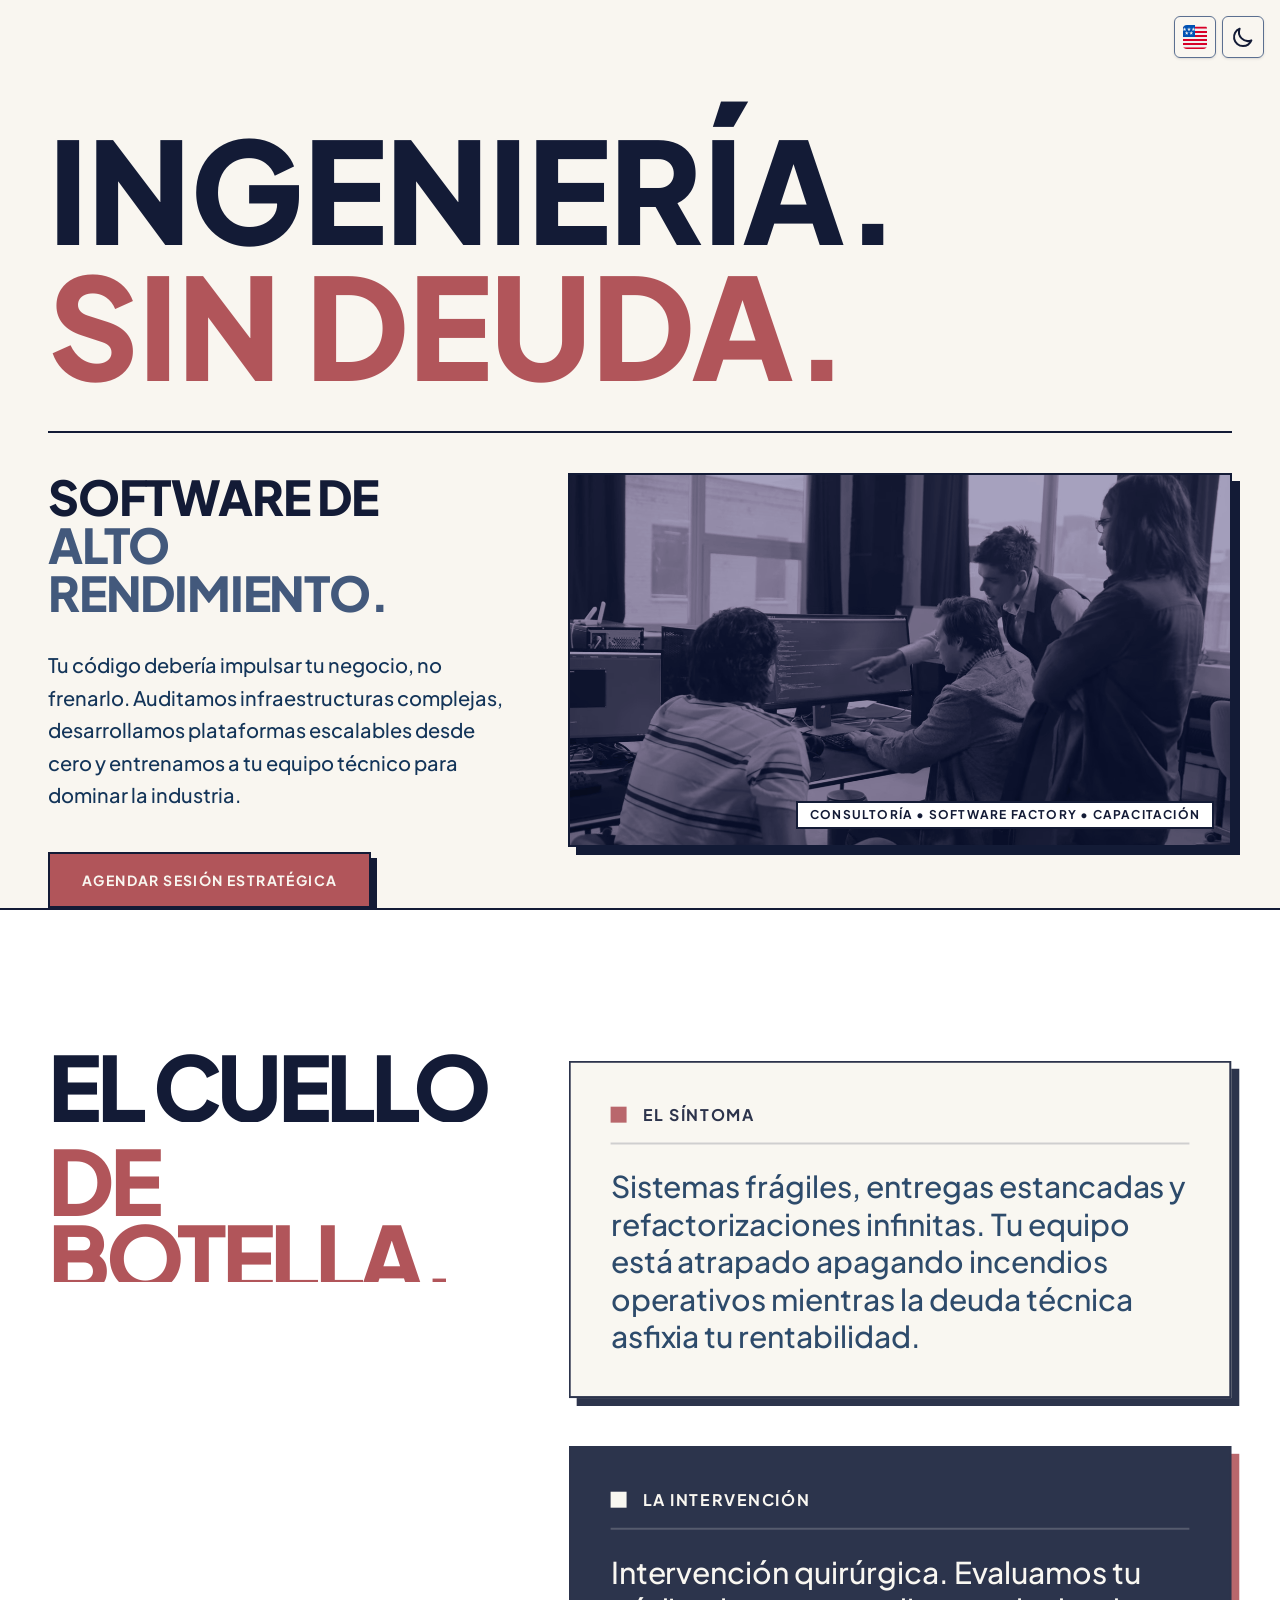
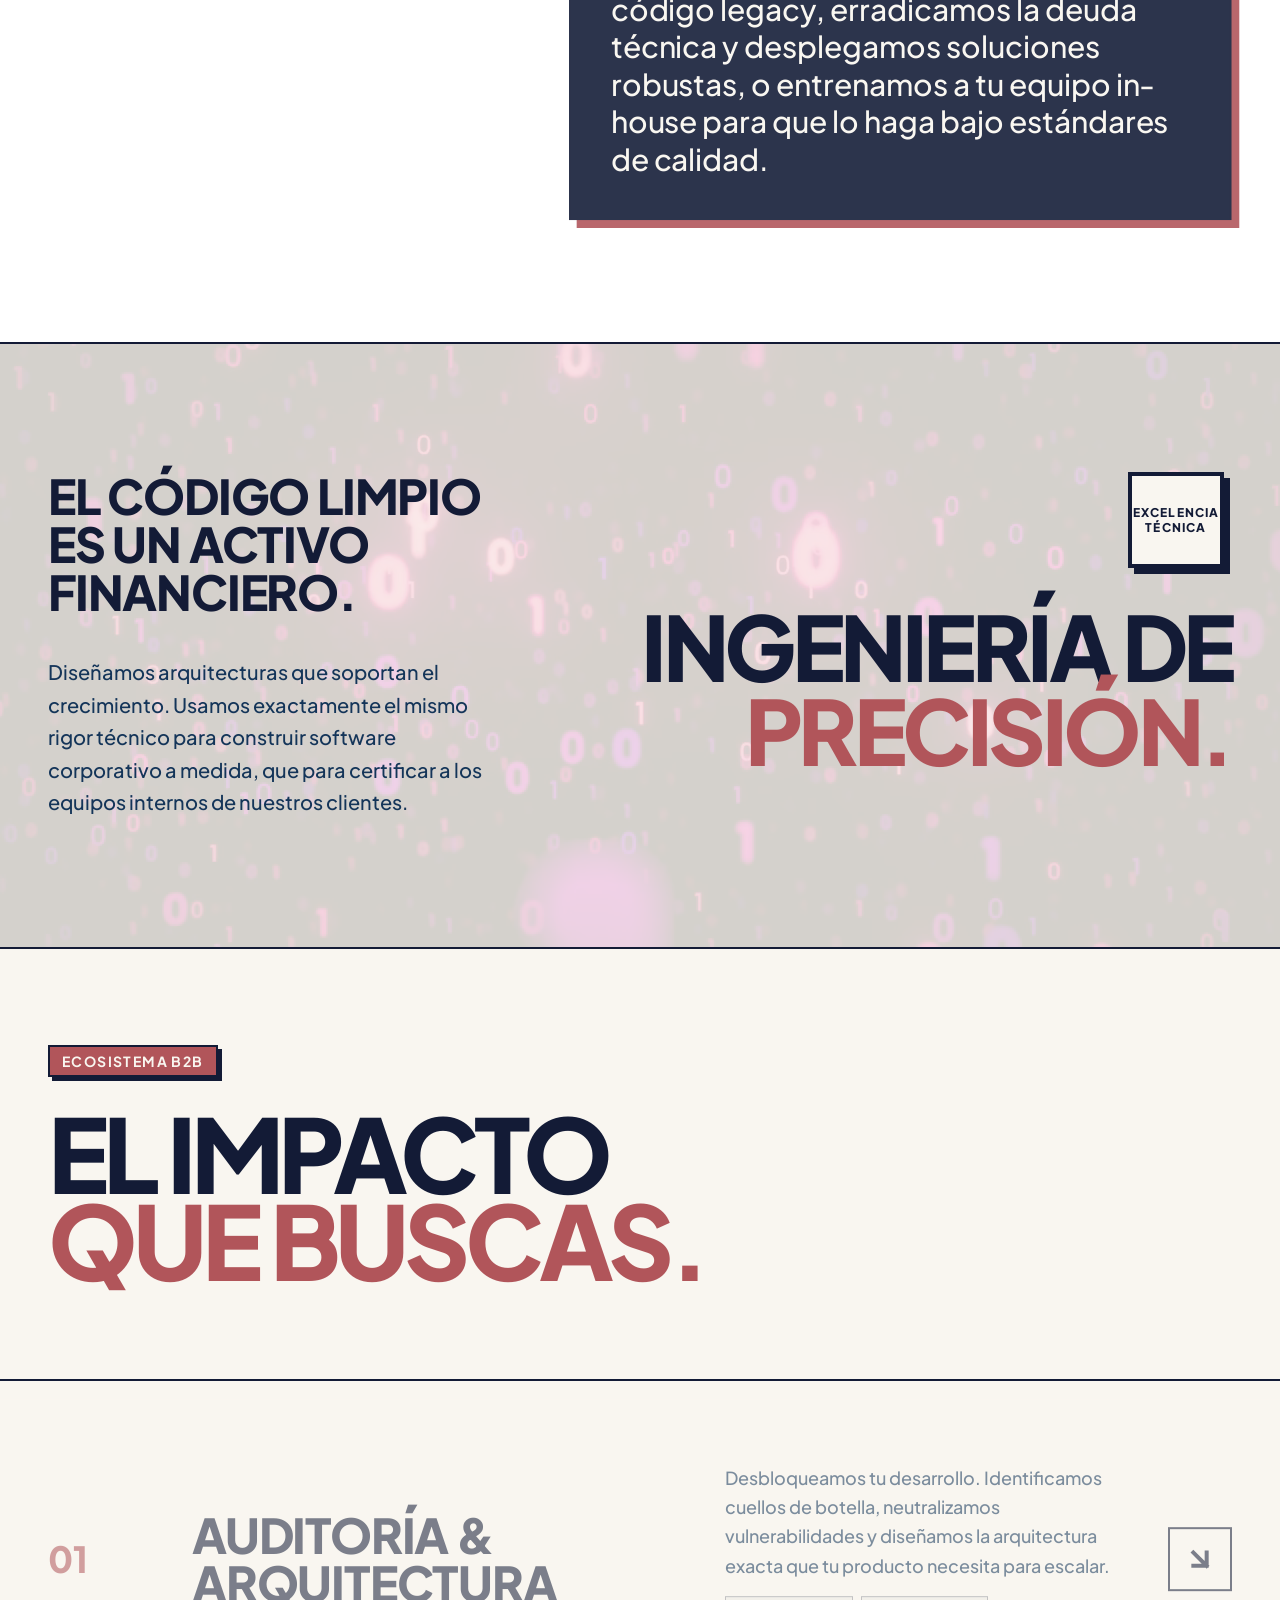
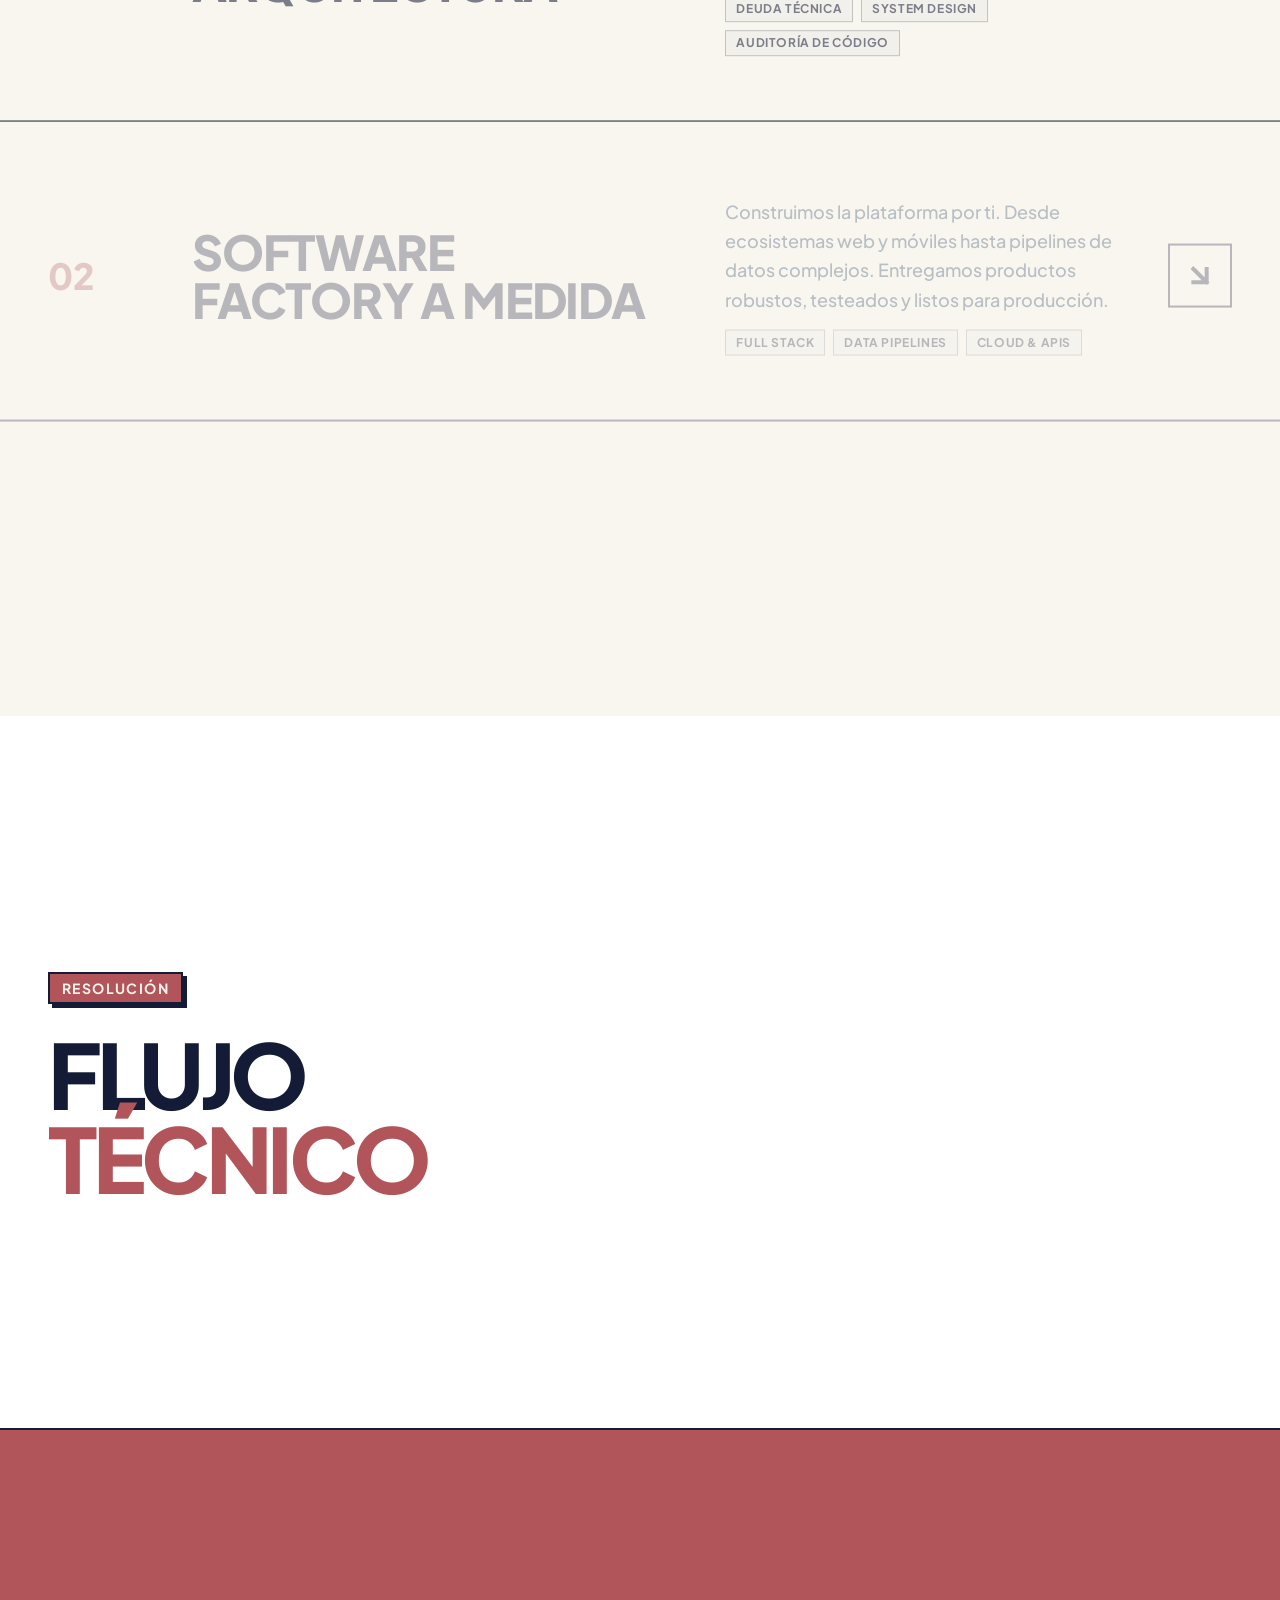
==== commit 90928027: "deploy: mac-c-training/macc-training-landing-source@9a03c6795a69dbf88a9eb8b401834ebb1914dab2" ====
--- a/index.html
+++ b/index.html
@@ -1,4 +1,4 @@
-<!DOCTYPE html><html lang="es"><head><meta charset="UTF-8"><meta name="viewport" content="width=device-width"><link rel="icon" type="image/png" media="(prefers-color-scheme: light)" href="/favicon-light.png"><link rel="icon" type="image/png" media="(prefers-color-scheme: dark)" href="/favicon-dark.png"><title>MAC-C Training | Consultoría, Desarrollo &amp; Capacitación Técnica</title><meta name="description" content="Transformamos cuellos de botella en software de alto rendimiento. Auditamos ecosistemas, desarrollamos a medida y entrenamos equipos corporativos."><meta name="keywords" content="mentoría, programación, deuda técnica, ingeniería de software, arquitectura, B2B, B2C"><link rel="canonical" href="https://www.macctraining.cl/"><meta property="og:type" content="website"><meta property="og:url" content="https://www.macctraining.cl/"><meta property="og:title" content="MAC-C Training | Consultoría, Desarrollo &amp; Capacitación Técnica"><meta property="og:description" content="Transformamos cuellos de botella en software de alto rendimiento. Auditamos ecosistemas, desarrollamos a medida y entrenamos equipos corporativos."><meta property="og:image" content="https://www.macctraining.cl/og-image.png"><meta name="twitter:card" content="summary_large_image"><meta name="twitter:url" content="https://www.macctraining.cl/"><meta name="twitter:title" content="MAC-C Training | Consultoría, Desarrollo &amp; Capacitación Técnica"><meta name="twitter:description" content="Transformamos cuellos de botella en software de alto rendimiento. Auditamos ecosistemas, desarrollamos a medida y entrenamos equipos corporativos."><meta name="twitter:image" content="https://www.macctraining.cl/og-image.png"><link rel="preload" as="image" href="/team-poster.webp" fetchpriority="high"><link rel="preconnect" href="https://fonts.googleapis.com"><link rel="preconnect" href="https://fonts.gstatic.com" crossorigin><link href="https://fonts.googleapis.com/css2?family=Plus+Jakarta+Sans:wght@400;500;600;700;900&display=swap" rel="stylesheet" media="print" onload="this.media='all'"><noscript><link href="https://fonts.googleapis.com/css2?family=Plus+Jakarta+Sans:wght@400;500;600;700;900&display=swap" rel="stylesheet"></noscript><script>
+<!DOCTYPE html><html lang="es"><head><meta name="astro-view-transitions-enabled" content="true"><meta name="astro-view-transitions-fallback" content="animate"><script type="module" src="/_astro/ClientRouter.astro_astro_type_script_index_0_lang.CYDbzu1r.js"></script><meta charset="UTF-8"><meta name="viewport" content="width=device-width"><link rel="icon" type="image/png" media="(prefers-color-scheme: light)" href="/favicon-light.png"><link rel="icon" type="image/png" media="(prefers-color-scheme: dark)" href="/favicon-dark.png"><title>MAC-C Training | Consultoría, Desarrollo &amp; Capacitación Técnica</title><meta name="description" content="Transformamos cuellos de botella en software de alto rendimiento. Auditamos ecosistemas, desarrollamos a medida y entrenamos equipos corporativos."><meta name="keywords" content="mentoría, programación, deuda técnica, ingeniería de software, arquitectura, B2B, B2C"><link rel="canonical" href="https://www.macctraining.cl/"><meta property="og:type" content="website"><meta property="og:url" content="https://www.macctraining.cl/"><meta property="og:title" content="MAC-C Training | Consultoría, Desarrollo &amp; Capacitación Técnica"><meta property="og:description" content="Transformamos cuellos de botella en software de alto rendimiento. Auditamos ecosistemas, desarrollamos a medida y entrenamos equipos corporativos."><meta property="og:image" content="https://www.macctraining.cl/og-image.png"><meta name="twitter:card" content="summary_large_image"><meta name="twitter:url" content="https://www.macctraining.cl/"><meta name="twitter:title" content="MAC-C Training | Consultoría, Desarrollo &amp; Capacitación Técnica"><meta name="twitter:description" content="Transformamos cuellos de botella en software de alto rendimiento. Auditamos ecosistemas, desarrollamos a medida y entrenamos equipos corporativos."><meta name="twitter:image" content="https://www.macctraining.cl/og-image.png"><link rel="preload" as="image" href="/team-poster.webp" fetchpriority="high"><link rel="preconnect" href="https://fonts.googleapis.com"><link rel="preconnect" href="https://fonts.gstatic.com" crossorigin><link href="https://fonts.googleapis.com/css2?family=Plus+Jakarta+Sans:wght@400;500;600;700;900&display=swap" rel="stylesheet" media="print" onload="this.media='all'"><noscript><link href="https://fonts.googleapis.com/css2?family=Plus+Jakarta+Sans:wght@400;500;600;700;900&display=swap" rel="stylesheet"></noscript><script>
             const initTheme = () => {
                 const storedTheme = localStorage.getItem('theme');
                 const activeTheme = storedTheme ?? 'light';
@@ -15,4 +15,17 @@
             };
 
             initTheme();
-        </script><link rel="stylesheet" href="/_astro/content.xdRbzkTq.css"></head><body class="antialiased selection:bg-rose-500 selection:text-cream overflow-x-hidden"><a href="/en/" class="fixed top-4 right-16 z-50 p-2 rounded-md bg-surface-color border border-navy-400 text-text-color shadow-sm cursor-pointer transition-colors duration-300 hover:bg-rose-300 hover:text-navy-900" aria-label="Cambiar idioma a en" title="Cambiar a Inglés"><svg class="w-6 h-6 rounded-sm overflow-hidden" xmlns="http://www.w3.org/2000/svg" viewBox="0 0 64 64"><path fill="#d80027" d="M0 4.9h64v5.4H0zm0 10.8h64v5.4H0zm0 10.9h64v5.4H0zm0 10.8h64v5.4H0zm0 10.8h64v5.4H0zm0 10.9h64v5.4H0z"></path><path fill="#f0f0f0" d="M0 10.3h64v5.4H0zm0 10.8h64v5.4H0zm0 10.9h64v5.4H0zm0 10.8h64v5.4H0zm0 10.8h64v5.4H0z"></path><path fill="#0052b4" d="M0 0h32v32H0z"></path><path fill="#f0f0f0" d="M4 6.3l1.2 3.8h3.9l-3.2 2.3 1.2 3.8-3.1-2.3-3.1 2.3 1.2-3.8-3.2-2.3h3.9zM16 6.3l1.2 3.8h3.9l-3.2 2.3 1.2 3.8-3.1-2.3-3.1 2.3 1.2-3.8-3.2-2.3h3.9zM28 6.3l1.2 3.8h3.9l-3.2 2.3 1.2 3.8-3.1-2.3-3.1 2.3 1.2-3.8-3.2-2.3h3.9zM10 16.3l1.2 3.8h3.9l-3.2 2.3 1.2 3.8-3.1-2.3-3.1 2.3 1.2-3.8-3.2-2.3h3.9zM22 16.3l1.2 3.8h3.9l-3.2 2.3 1.2 3.8-3.1-2.3-3.1 2.3 1.2-3.8-3.2-2.3h3.9z"></path></svg></a><button id="theme-toggle" class="fixed top-4 right-4 z-50 p-2 rounded-md bg-surface-color border border-navy-400 text-text-color shadow-sm cursor-pointer transition-colors duration-300 hover:bg-rose-300 hover:text-navy-900" aria-label="Toggle Dark Mode"><svg class="w-6 h-6 dark-icon hidden" fill="none" stroke="currentColor" viewBox="0 0 24 24" xmlns="http://www.w3.org/2000/svg"><path stroke-linecap="round" stroke-linejoin="round" stroke-width="2" d="M20.354 15.354A9 9 0 018.646 3.646 9.003 9.003 0 0012 21a9.003 9.003 0 008.354-5.646z"></path></svg><svg class="w-6 h-6 light-icon hidden" fill="none" stroke="currentColor" viewBox="0 0 24 24" xmlns="http://www.w3.org/2000/svg"><path stroke-linecap="round" stroke-linejoin="round" stroke-width="2" d="M12 3v1m0 16v1m9-9h-1M4 12H3m15.364 6.364l-.707-.707M6.343 6.343l-.707-.707m12.728 0l-.707.707M6.343 17.657l-.707.707M16 12a4 4 0 11-8 0 4 4 0 018 0z"></path></svg></button><script type="module">(()=>{let e=document.getElementById(`theme-toggle`),t=document.querySelector(`.dark-icon`),n=document.querySelector(`.light-icon`);if(!e||!t||!n)return;let r=e=>{e===`dark`?(t.classList.add(`hidden`),n.classList.remove(`hidden`)):(n.classList.add(`hidden`),t.classList.remove(`hidden`))};r(document.documentElement.getAttribute(`data-theme`)),e.addEventListener(`click`,()=>{let e=document.documentElement,t=e.getAttribute(`data-theme`)===`dark`?`light`:`dark`;e.setAttribute(`data-theme`,t),localStorage.setItem(`theme`,t),r(t)})})();</script><main><section class="relative w-full min-h-screen bg-cream dark:bg-navy-900 border-b-2 border-navy-900 dark:border-rose-300 pt-24 lg:pt-32 flex flex-col justify-center overflow-hidden transition-colors duration-300"><div class="px-4 md:px-8 xl:px-12 w-full flex-1 flex flex-col justify-center"><header class="w-full mb-8"><h1 class="font-black uppercase tracking-tighter leading-[0.85] text-navy-900 dark:text-cream m-0 flex flex-col"><span class="block pb-2 md:pb-4"><span class="block text-[13.5vw] md:text-[11vw]">INGENIERÍA.</span></span><span class="block pb-2 md:pb-4"><span class="block text-rose-500 text-[13.5vw] md:text-[11vw]">SIN DEUDA.</span></span></h1></header><div class="grid grid-cols-1 lg:grid-cols-12 gap-10 lg:gap-16 border-t-2 border-navy-900 dark:border-rose-300 pt-10"><div class="lg:col-span-5 flex flex-col gap-8 order-2 lg:order-1"><h2 class="text-3xl md:text-5xl font-black uppercase tracking-tight text-navy-900 dark:text-cream leading-none"><span class="block"><span class="block">SOFTWARE DE</span></span><span class="block"><span class="block text-navy-600 dark:text-rose-300">ALTO RENDIMIENTO.</span></span></h2><p class="text-lg md:text-xl font-medium leading-relaxed text-navy-800 dark:text-cream/90 max-w-lg">Tu código debería impulsar tu negocio, no frenarlo. Auditamos infraestructuras complejas, desarrollamos plataformas escalables desde cero y entrenamos a tu equipo técnico para dominar la industria.</p><div class="flex flex-col sm:flex-row gap-4 mt-2"><a href="#contacto" class="bg-rose-500 text-cream text-center font-bold uppercase tracking-widest text-sm py-4 px-8 solid-border shadow-[6px_6px_0_0_#131b36] dark:shadow-[6px_6px_0_0_#db8384] hover:translate-y-1 hover:translate-x-1 hover:shadow-[2px_2px_0_0_#131b36] dark:hover:shadow-[2px_2px_0_0_#db8384] transition-all cursor-pointer">Agendar Sesión Estratégica</a></div></div><div class="lg:col-span-7 order-1 lg:order-2"><div class="w-full aspect-video bg-navy-900 solid-border relative shadow-[8px_8px_0_0_#131b36] dark:shadow-[8px_8px_0_0_#db8384]"><video autoplay loop muted playsinline preload="none" poster="/team-poster.webp" class="w-full h-full object-cover mix-blend-luminosity opacity-70 dark:opacity-50"><source src="/team-bg-720p.webm" type="video/webm"><source src="/team-bg-720p.mp4" type="video/mp4"></video><div class="absolute inset-0 bg-rose-500/20 dark:bg-rose-900/40 mix-blend-overlay pointer-events-none"></div><div class="absolute bottom-4 right-4 bg-white dark:bg-navy-900 text-navy-900 dark:text-cream text-xs font-bold uppercase tracking-widest px-3 py-1 solid-border">Consultoría • Software Factory • Capacitación</div></div></div></div></div></section><section id="problema" class="relative w-full bg-white dark:bg-navy-800 border-b-2 border-navy-900 dark:border-rose-300 py-24 lg:py-32 overflow-hidden transition-colors duration-300"><div class="px-4 md:px-8 xl:px-12 w-full"><div class="grid grid-cols-1 lg:grid-cols-12 gap-12 lg:gap-16"><div class="lg:col-span-5 flex flex-col justify-start"><h2 class="font-black uppercase tracking-tighter leading-[0.85] text-navy-900 dark:text-cream text-[14vw] lg:text-[7vw] m-0 problem-trigger"><span class="block overflow-hidden pb-2"><span class="block problem-text-line">EL CUELLO</span></span><span class="block overflow-hidden pb-2"><span class="block problem-text-line text-rose-500">DE BOTELLA.</span></span></h2></div><div class="lg:col-span-7 flex flex-col gap-8 lg:gap-12 lg:pt-4"><div class="problem-card flex flex-col gap-6 bg-cream dark:bg-navy-900 p-8 md:p-10 border-2 border-navy-900 dark:border-rose-300 shadow-[8px_8px_0_0_#131b36] dark:shadow-[8px_8px_0_0_#db8384]"><div class="flex items-center gap-4 border-b-2 border-navy-900/20 dark:border-rose-300/20 pb-4"><span class="w-4 h-4 bg-rose-500 block"></span><h3 class="font-bold text-sm md:text-base uppercase tracking-widest text-navy-900 dark:text-cream">El Síntoma</h3></div><p class="text-xl md:text-3xl font-medium leading-tight text-navy-800 dark:text-cream/90">Sistemas frágiles, entregas estancadas y refactorizaciones infinitas. Tu equipo está atrapado apagando incendios operativos mientras la deuda técnica asfixia tu rentabilidad.</p></div><div class="problem-card flex flex-col gap-6 bg-navy-900 dark:bg-rose-500 p-8 md:p-10 border-2 border-navy-900 dark:border-cream shadow-[8px_8px_0_0_#b1555a] dark:shadow-[8px_8px_0_0_#f9f6f0]"><div class="flex items-center gap-4 border-b-2 border-cream/20 dark:border-navy-900/20 pb-4"><span class="w-4 h-4 bg-cream dark:bg-navy-900 block"></span><h3 class="font-bold text-sm md:text-base uppercase tracking-widest text-cream dark:text-navy-900">La Intervención</h3></div><p class="text-xl md:text-3xl font-medium leading-tight text-cream dark:text-navy-900">Intervención quirúrgica. Evaluamos tu código legacy, erradicamos la deuda técnica y desplegamos soluciones robustas, o entrenamos a tu equipo in-house para que lo haga bajo estándares de calidad.</p></div></div></div></div></section><section id="autoridad" class="relative w-full bg-cream dark:bg-navy-900 border-b-2 border-navy-900 dark:border-rose-300 py-24 lg:py-32 overflow-hidden transition-colors duration-300"><div class="absolute inset-0 z-0 pointer-events-none"><video autoplay loop muted playsinline preload="none" poster="/neural-poster.jpg" class="w-full h-full object-cover mix-blend-luminosity opacity-15"><source src="/neural-bg-720p.webm" type="video/webm"><source src="/neural-bg-720p.mp4" type="video/mp4"></video></div><div class="px-4 md:px-8 xl:px-12 w-full relative z-10"><div class="grid grid-cols-1 lg:grid-cols-12 gap-12 lg:gap-16 items-start"><div class="lg:col-span-5 flex flex-col gap-10 order-2 lg:order-1 pt-8 lg:pt-0 border-t-4 border-navy-900 dark:border-rose-300 lg:border-t-0"><h3 class="text-3xl md:text-5xl font-black uppercase tracking-tight text-navy-900 dark:text-cream leading-none">El código limpio es un activo financiero.</h3><p class="text-lg md:text-xl font-medium leading-relaxed text-navy-800 dark:text-cream/90 max-w-xl">Diseñamos arquitecturas que soportan el crecimiento. Usamos exactamente el mismo rigor técnico para construir software corporativo a medida, que para certificar a los equipos internos de nuestros clientes.</p></div><div class="lg:col-span-7 flex flex-col gap-10 order-1 lg:order-2 lg:items-end lg:text-right"><div class="w-24 h-24 bg-cream dark:bg-navy-900 border-4 border-navy-900 dark:border-rose-300 flex items-center justify-center p-2 shadow-[6px_6px_0_0_#131b36] dark:shadow-[6px_6px_0_0_#db8384] lg:mr-2"><span class="text-[0.65rem] md:text-xs font-black uppercase text-center leading-tight tracking-widest text-navy-900 dark:text-cream">Excelencia<br>Técnica</span></div><h2 class="font-black uppercase tracking-tighter leading-[0.85] text-navy-900 dark:text-cream text-[11vw] sm:text-[10vw] lg:text-[6.5vw] xl:text-[7vw] m-0 w-full hyphens-none break-normal"><span class="block pb-2"><span class="block">INGENIERÍA DE</span></span><span class="block pb-2"><span class="block text-rose-500">PRECISIÓN.</span></span></h2></div></div></div></section><section id="servicios" class="w-full bg-cream dark:bg-navy-900 transition-colors duration-300"><header class="px-4 md:px-8 xl:px-12 py-16 md:py-24 border-b-2 border-navy-900 dark:border-rose-300"><div class="inline-block border-2 border-navy-900 dark:border-rose-300 bg-rose-500 text-cream px-3 py-1 font-bold text-xs md:text-sm uppercase tracking-widest mb-8 shadow-[4px_4px_0_0_#131b36] dark:shadow-[4px_4px_0_0_#db8384]">Ecosistema B2B</div><h2 class="font-black uppercase tracking-tighter leading-[0.85] text-navy-900 dark:text-cream text-[12vw] lg:text-[8vw] m-0">EL IMPACTO<br><span class="text-rose-500">QUE BUSCAS.</span></h2></header><div class="w-full flex flex-col"><a href="#contacto" class="group relative w-full border-b-2 border-navy-900 dark:border-rose-300 overflow-hidden cursor-pointer bg-cream dark:bg-navy-900 hover:bg-navy-900 dark:hover:bg-rose-500 transition-colors duration-300"><div class="px-4 md:px-8 xl:px-12 py-10 md:py-16 flex flex-col lg:flex-row lg:items-center gap-6 lg:gap-12 relative z-10"><div class="text-rose-500 font-black text-2xl md:text-4xl lg:w-24 shrink-0 transition-colors duration-300 group-hover:text-cream dark:group-hover:text-navy-900">01</div><h3 class="text-3xl md:text-5xl font-black uppercase tracking-tight text-navy-900 dark:text-cream transition-colors duration-300 group-hover:text-cream dark:group-hover:text-navy-900 flex-1">Auditoría &amp; Arquitectura</h3><div class="flex flex-col gap-4 lg:w-1/3"><p class="text-lg font-medium leading-relaxed text-navy-800 dark:text-cream/90 transition-colors duration-300 group-hover:text-cream/90 dark:group-hover:text-navy-900/90">Desbloqueamos tu desarrollo. Identificamos cuellos de botella, neutralizamos vulnerabilidades y diseñamos la arquitectura exacta que tu producto necesita para escalar.</p><div class="flex flex-wrap gap-2"><span class="text-xs font-bold uppercase tracking-wider px-2.5 py-1 border border-navy-900/40 dark:border-rose-300/40 text-navy-900 dark:text-cream bg-navy-900/5 dark:bg-rose-300/5 transition-colors duration-300 group-hover:border-cream/40 group-hover:text-cream group-hover:bg-cream/10 dark:group-hover:border-navy-900/40 dark:group-hover:text-navy-900 dark:group-hover:bg-navy-900/10">Deuda Técnica</span><span class="text-xs font-bold uppercase tracking-wider px-2.5 py-1 border border-navy-900/40 dark:border-rose-300/40 text-navy-900 dark:text-cream bg-navy-900/5 dark:bg-rose-300/5 transition-colors duration-300 group-hover:border-cream/40 group-hover:text-cream group-hover:bg-cream/10 dark:group-hover:border-navy-900/40 dark:group-hover:text-navy-900 dark:group-hover:bg-navy-900/10">System Design</span><span class="text-xs font-bold uppercase tracking-wider px-2.5 py-1 border border-navy-900/40 dark:border-rose-300/40 text-navy-900 dark:text-cream bg-navy-900/5 dark:bg-rose-300/5 transition-colors duration-300 group-hover:border-cream/40 group-hover:text-cream group-hover:bg-cream/10 dark:group-hover:border-navy-900/40 dark:group-hover:text-navy-900 dark:group-hover:bg-navy-900/10">Auditoría de Código</span></div></div><div class="hidden lg:flex shrink-0 w-16 h-16 border-2 border-navy-900 dark:border-rose-300 items-center justify-center text-navy-900 dark:text-rose-300 transition-colors duration-300 group-hover:border-cream group-hover:text-cream dark:group-hover:border-navy-900 dark:group-hover:text-navy-900"><svg class="w-8 h-8" fill="none" stroke="currentColor" viewBox="0 0 24 24"><path stroke-linecap="square" stroke-linejoin="miter" stroke-width="3" d="M17 7v10h-10m10 0L7 7"></path></svg></div></div></a><a href="#contacto" class="group relative w-full border-b-2 border-navy-900 dark:border-rose-300 overflow-hidden cursor-pointer bg-cream dark:bg-navy-900 hover:bg-navy-900 dark:hover:bg-rose-500 transition-colors duration-300"><div class="px-4 md:px-8 xl:px-12 py-10 md:py-16 flex flex-col lg:flex-row lg:items-center gap-6 lg:gap-12 relative z-10"><div class="text-rose-500 font-black text-2xl md:text-4xl lg:w-24 shrink-0 transition-colors duration-300 group-hover:text-cream dark:group-hover:text-navy-900">02</div><h3 class="text-3xl md:text-5xl font-black uppercase tracking-tight text-navy-900 dark:text-cream transition-colors duration-300 group-hover:text-cream dark:group-hover:text-navy-900 flex-1">Software Factory a Medida</h3><div class="flex flex-col gap-4 lg:w-1/3"><p class="text-lg font-medium leading-relaxed text-navy-800 dark:text-cream/90 transition-colors duration-300 group-hover:text-cream/90 dark:group-hover:text-navy-900/90">Construimos la plataforma por ti. Desde ecosistemas web y móviles hasta pipelines de datos complejos. Entregamos productos robustos, testeados y listos para producción.</p><div class="flex flex-wrap gap-2"><span class="text-xs font-bold uppercase tracking-wider px-2.5 py-1 border border-navy-900/40 dark:border-rose-300/40 text-navy-900 dark:text-cream bg-navy-900/5 dark:bg-rose-300/5 transition-colors duration-300 group-hover:border-cream/40 group-hover:text-cream group-hover:bg-cream/10 dark:group-hover:border-navy-900/40 dark:group-hover:text-navy-900 dark:group-hover:bg-navy-900/10">Full Stack</span><span class="text-xs font-bold uppercase tracking-wider px-2.5 py-1 border border-navy-900/40 dark:border-rose-300/40 text-navy-900 dark:text-cream bg-navy-900/5 dark:bg-rose-300/5 transition-colors duration-300 group-hover:border-cream/40 group-hover:text-cream group-hover:bg-cream/10 dark:group-hover:border-navy-900/40 dark:group-hover:text-navy-900 dark:group-hover:bg-navy-900/10">Data Pipelines</span><span class="text-xs font-bold uppercase tracking-wider px-2.5 py-1 border border-navy-900/40 dark:border-rose-300/40 text-navy-900 dark:text-cream bg-navy-900/5 dark:bg-rose-300/5 transition-colors duration-300 group-hover:border-cream/40 group-hover:text-cream group-hover:bg-cream/10 dark:group-hover:border-navy-900/40 dark:group-hover:text-navy-900 dark:group-hover:bg-navy-900/10">Cloud &amp; APIs</span></div></div><div class="hidden lg:flex shrink-0 w-16 h-16 border-2 border-navy-900 dark:border-rose-300 items-center justify-center text-navy-900 dark:text-rose-300 transition-colors duration-300 group-hover:border-cream group-hover:text-cream dark:group-hover:border-navy-900 dark:group-hover:text-navy-900"><svg class="w-8 h-8" fill="none" stroke="currentColor" viewBox="0 0 24 24"><path stroke-linecap="square" stroke-linejoin="miter" stroke-width="3" d="M17 7v10h-10m10 0L7 7"></path></svg></div></div></a><a href="#contacto" class="group relative w-full border-b-2 border-navy-900 dark:border-rose-300 overflow-hidden cursor-pointer bg-cream dark:bg-navy-900 hover:bg-navy-900 dark:hover:bg-rose-500 transition-colors duration-300"><div class="px-4 md:px-8 xl:px-12 py-10 md:py-16 flex flex-col lg:flex-row lg:items-center gap-6 lg:gap-12 relative z-10"><div class="text-rose-500 font-black text-2xl md:text-4xl lg:w-24 shrink-0 transition-colors duration-300 group-hover:text-cream dark:group-hover:text-navy-900">03</div><h3 class="text-3xl md:text-5xl font-black uppercase tracking-tight text-navy-900 dark:text-cream transition-colors duration-300 group-hover:text-cream dark:group-hover:text-navy-900 flex-1">Capacitación In-House</h3><div class="flex flex-col gap-4 lg:w-1/3"><p class="text-lg font-medium leading-relaxed text-navy-800 dark:text-cream/90 transition-colors duration-300 group-hover:text-cream/90 dark:group-hover:text-navy-900/90">Transformamos a tus programadores en ingenieros de élite. Bootcamps corporativos y nivelación en automatización, bases de datos y frameworks de última generación.</p><div class="flex flex-wrap gap-2"><span class="text-xs font-bold uppercase tracking-wider px-2.5 py-1 border border-navy-900/40 dark:border-rose-300/40 text-navy-900 dark:text-cream bg-navy-900/5 dark:bg-rose-300/5 transition-colors duration-300 group-hover:border-cream/40 group-hover:text-cream group-hover:bg-cream/10 dark:group-hover:border-navy-900/40 dark:group-hover:text-navy-900 dark:group-hover:bg-navy-900/10">Team Upskilling</span><span class="text-xs font-bold uppercase tracking-wider px-2.5 py-1 border border-navy-900/40 dark:border-rose-300/40 text-navy-900 dark:text-cream bg-navy-900/5 dark:bg-rose-300/5 transition-colors duration-300 group-hover:border-cream/40 group-hover:text-cream group-hover:bg-cream/10 dark:group-hover:border-navy-900/40 dark:group-hover:text-navy-900 dark:group-hover:bg-navy-900/10">Clean Code &amp; Testing</span><span class="text-xs font-bold uppercase tracking-wider px-2.5 py-1 border border-navy-900/40 dark:border-rose-300/40 text-navy-900 dark:text-cream bg-navy-900/5 dark:bg-rose-300/5 transition-colors duration-300 group-hover:border-cream/40 group-hover:text-cream group-hover:bg-cream/10 dark:group-hover:border-navy-900/40 dark:group-hover:text-navy-900 dark:group-hover:bg-navy-900/10">Workshops B2B</span></div></div><div class="hidden lg:flex shrink-0 w-16 h-16 border-2 border-navy-900 dark:border-rose-300 items-center justify-center text-navy-900 dark:text-rose-300 transition-colors duration-300 group-hover:border-cream group-hover:text-cream dark:group-hover:border-navy-900 dark:group-hover:text-navy-900"><svg class="w-8 h-8" fill="none" stroke="currentColor" viewBox="0 0 24 24"><path stroke-linecap="square" stroke-linejoin="miter" stroke-width="3" d="M17 7v10h-10m10 0L7 7"></path></svg></div></div></a></div></section><section id="faq" class="relative w-full bg-white dark:bg-navy-800 border-b-2 border-navy-900 dark:border-rose-300 py-24 lg:py-32 overflow-hidden transition-colors duration-300" data-astro-cid-4chapdkw><div class="px-4 md:px-8 xl:px-12 w-full" data-astro-cid-4chapdkw><div class="grid grid-cols-1 lg:grid-cols-12 gap-12 lg:gap-16 items-start" data-astro-cid-4chapdkw><div class="lg:col-span-5 flex flex-col gap-8 lg:sticky lg:top-32" data-astro-cid-4chapdkw><div class="inline-block border-2 border-navy-900 dark:border-rose-300 bg-rose-500 text-cream px-3 py-1 font-bold text-xs md:text-sm uppercase tracking-widest w-max shadow-[4px_4px_0_0_#131b36] dark:shadow-[4px_4px_0_0_#db8384]" data-astro-cid-4chapdkw>Resolución</div><h2 class="font-black uppercase tracking-tighter leading-[0.85] text-navy-900 dark:text-cream text-[14vw] lg:text-[7vw] m-0 wrap-break-words hyphens-auto" lang="es" data-astro-cid-4chapdkw><span class="block pb-2" data-astro-cid-4chapdkw><span class="block" data-astro-cid-4chapdkw>FLUJO</span></span><span class="block pb-2" data-astro-cid-4chapdkw><span class="block text-rose-500" data-astro-cid-4chapdkw>TÉCNICO</span></span></h2></div><div class="lg:col-span-7 flex flex-col gap-6 pt-4 lg:pt-0" data-astro-cid-4chapdkw><details class="group bg-cream dark:bg-navy-900 border-2 border-navy-900 dark:border-rose-300 shadow-[8px_8px_0_0_#131b36] dark:shadow-[8px_8px_0_0_#db8384] transition-all duration-300 open:shadow-[4px_4px_0_0_#131b36] dark:open:shadow-[4px_4px_0_0_#db8384] open:translate-y-1 open:translate-x-1 [&amp;_summary::-webkit-details-marker]:hidden cursor-pointer" data-astro-cid-4chapdkw><summary class="flex items-center justify-between gap-4 p-6 md:p-8 outline-none border-b-2 border-transparent group-open:border-navy-900/10 dark:group-open:border-rose-300/10 transition-colors" data-astro-cid-4chapdkw><div class="flex items-start md:items-center gap-4 md:gap-6" data-astro-cid-4chapdkw><span class="text-2xl md:text-3xl font-black text-rose-500 shrink-0" data-astro-cid-4chapdkw>01</span><h3 class="text-lg md:text-2xl font-bold text-navy-900 dark:text-cream uppercase tracking-tight leading-snug" data-astro-cid-4chapdkw>¿Qué tipo de empresas necesitan sus servicios?</h3></div><div class="shrink-0 w-10 h-10 border-2 border-navy-900 dark:border-rose-300 flex items-center justify-center bg-white dark:bg-navy-800 text-navy-900 dark:text-rose-300 transition-transform duration-300 group-open:rotate-45" data-astro-cid-4chapdkw><svg xmlns="http://www.w3.org/2000/svg" class="h-5 w-5" fill="none" viewBox="0 0 24 24" stroke="currentColor" data-astro-cid-4chapdkw><path stroke-linecap="square" stroke-linejoin="miter" stroke-width="3" d="M12 4v16m8-8H4" data-astro-cid-4chapdkw></path></svg></div></summary><div class="p-6 md:p-8 pt-4 md:pt-6" data-astro-cid-4chapdkw><p class="text-base md:text-xl font-medium leading-relaxed text-navy-800 dark:text-cream/90" data-astro-cid-4chapdkw>Corporaciones y empresas tech que están perdiendo dinero por código ineficiente, necesitan delegar la creación de un nuevo producto, o requieren elevar el estándar técnico de su plantilla.</p></div></details><details class="group bg-cream dark:bg-navy-900 border-2 border-navy-900 dark:border-rose-300 shadow-[8px_8px_0_0_#131b36] dark:shadow-[8px_8px_0_0_#db8384] transition-all duration-300 open:shadow-[4px_4px_0_0_#131b36] dark:open:shadow-[4px_4px_0_0_#db8384] open:translate-y-1 open:translate-x-1 [&amp;_summary::-webkit-details-marker]:hidden cursor-pointer" data-astro-cid-4chapdkw><summary class="flex items-center justify-between gap-4 p-6 md:p-8 outline-none border-b-2 border-transparent group-open:border-navy-900/10 dark:group-open:border-rose-300/10 transition-colors" data-astro-cid-4chapdkw><div class="flex items-start md:items-center gap-4 md:gap-6" data-astro-cid-4chapdkw><span class="text-2xl md:text-3xl font-black text-rose-500 shrink-0" data-astro-cid-4chapdkw>02</span><h3 class="text-lg md:text-2xl font-bold text-navy-900 dark:text-cream uppercase tracking-tight leading-snug" data-astro-cid-4chapdkw>¿Desarrollan la plataforma o solo asesoran?</h3></div><div class="shrink-0 w-10 h-10 border-2 border-navy-900 dark:border-rose-300 flex items-center justify-center bg-white dark:bg-navy-800 text-navy-900 dark:text-rose-300 transition-transform duration-300 group-open:rotate-45" data-astro-cid-4chapdkw><svg xmlns="http://www.w3.org/2000/svg" class="h-5 w-5" fill="none" viewBox="0 0 24 24" stroke="currentColor" data-astro-cid-4chapdkw><path stroke-linecap="square" stroke-linejoin="miter" stroke-width="3" d="M12 4v16m8-8H4" data-astro-cid-4chapdkw></path></svg></div></summary><div class="p-6 md:p-8 pt-4 md:pt-6" data-astro-cid-4chapdkw><p class="text-base md:text-xl font-medium leading-relaxed text-navy-800 dark:text-cream/90" data-astro-cid-4chapdkw>Ejecutamos en ambas vías. Podemos auditar y guiar a tu equipo interno, o actuar directamente como tu músculo de ingeniería y programar el producto de principio a fin.</p></div></details><details class="group bg-cream dark:bg-navy-900 border-2 border-navy-900 dark:border-rose-300 shadow-[8px_8px_0_0_#131b36] dark:shadow-[8px_8px_0_0_#db8384] transition-all duration-300 open:shadow-[4px_4px_0_0_#131b36] dark:open:shadow-[4px_4px_0_0_#db8384] open:translate-y-1 open:translate-x-1 [&amp;_summary::-webkit-details-marker]:hidden cursor-pointer" data-astro-cid-4chapdkw><summary class="flex items-center justify-between gap-4 p-6 md:p-8 outline-none border-b-2 border-transparent group-open:border-navy-900/10 dark:group-open:border-rose-300/10 transition-colors" data-astro-cid-4chapdkw><div class="flex items-start md:items-center gap-4 md:gap-6" data-astro-cid-4chapdkw><span class="text-2xl md:text-3xl font-black text-rose-500 shrink-0" data-astro-cid-4chapdkw>03</span><h3 class="text-lg md:text-2xl font-bold text-navy-900 dark:text-cream uppercase tracking-tight leading-snug" data-astro-cid-4chapdkw>¿Cuál es su stack tecnológico principal?</h3></div><div class="shrink-0 w-10 h-10 border-2 border-navy-900 dark:border-rose-300 flex items-center justify-center bg-white dark:bg-navy-800 text-navy-900 dark:text-rose-300 transition-transform duration-300 group-open:rotate-45" data-astro-cid-4chapdkw><svg xmlns="http://www.w3.org/2000/svg" class="h-5 w-5" fill="none" viewBox="0 0 24 24" stroke="currentColor" data-astro-cid-4chapdkw><path stroke-linecap="square" stroke-linejoin="miter" stroke-width="3" d="M12 4v16m8-8H4" data-astro-cid-4chapdkw></path></svg></div></summary><div class="p-6 md:p-8 pt-4 md:pt-6" data-astro-cid-4chapdkw><p class="text-base md:text-xl font-medium leading-relaxed text-navy-800 dark:text-cream/90" data-astro-cid-4chapdkw>Nos enfocamos en herramientas que escalan: ecosistemas web modernos, desarrollo móvil nativo e ingeniería de datos de alto volumen para toma de decisiones ágiles.</p></div></details></div></div></div></section><section id="contacto" class="relative w-full bg-rose-500 border-b-2 border-navy-900 dark:border-rose-300 py-24 lg:py-32 overflow-hidden transition-colors duration-300"><div class="absolute inset-0 opacity-10 pointer-events-none" style="background-image: radial-gradient(var(--color-navy-900) 2px, transparent 2px); background-size: 32px 32px;"></div><div class="px-4 md:px-8 xl:px-12 w-full relative z-10"><div class="bg-cream dark:bg-navy-900 border-2 border-navy-900 dark:border-rose-300 shadow-[12px_12px_0_0_#131b36] dark:shadow-[12px_12px_0_0_#db8384] p-6 sm:p-10 md:p-16 lg:p-24 flex flex-col items-center text-center max-w-5xl mx-auto"><div class="inline-block border-2 border-navy-900 dark:border-rose-300 bg-white dark:bg-navy-800 px-4 py-2 font-bold text-xs md:text-sm uppercase tracking-widest mb-8 shadow-[4px_4px_0_0_#131b36] dark:shadow-[4px_4px_0_0_#db8384]">Siguiente Paso</div><h2 class="font-black uppercase tracking-tighter leading-[0.85] text-navy-900 dark:text-cream text-[10vw] sm:text-[9vw] lg:text-[7vw] m-0 mb-8 whitespace-nowrap"><span class="block">AGENDA TU</span><span class="block text-rose-500">DIAGNÓSTICO.</span></h2><p class="text-base sm:text-lg md:text-2xl font-medium leading-relaxed text-navy-800 dark:text-cream/90 max-w-3xl mb-12">Hablemos de código, negocio y rentabilidad. En 30 minutos diagnosticaremos el estado de tu ecosistema tecnológico y definiremos un plan de acción sin rodeos.</p><a href="https://calendar.app.google/cVLg917SsWxS8KzLA" target="_blank" rel="noopener noreferrer" class="group relative inline-flex items-center justify-center gap-3 bg-navy-900 dark:bg-rose-500 text-cream dark:text-navy-900 font-black uppercase tracking-widest text-xs sm:text-sm md:text-lg py-4 px-6 md:py-6 md:px-10 border-2 border-navy-900 dark:border-rose-500 shadow-[6px_6px_0_0_rgba(19,27,54,1)] dark:shadow-[6px_6px_0_0_rgba(219,131,132,1)] hover:translate-y-1 hover:translate-x-1 hover:shadow-[2px_2px_0_0_rgba(19,27,54,1)] dark:hover:shadow-[2px_2px_0_0_rgba(219,131,132,1)] transition-all duration-300 w-full sm:w-auto"><span class="whitespace-nowrap">Agendar Videollamada</span><svg class="w-5 h-5 md:w-6 md:h-6 shrink-0 transform group-hover:translate-x-1 transition-transform duration-300" fill="none" stroke="currentColor" viewBox="0 0 24 24"><path stroke-linecap="square" stroke-linejoin="miter" stroke-width="3" d="M17 8l4 4m0 0l-4 4m4-4H3"></path></svg></a></div></div></section><footer class="w-full bg-cream dark:bg-navy-900 transition-colors duration-300 flex flex-col"><div class="grid grid-cols-1 lg:grid-cols-4 w-full border-b-2 border-navy-900 dark:border-rose-300"><div class="p-8 md:p-12 lg:col-span-2 flex flex-col justify-between gap-12 border-b-2 lg:border-b-0 lg:border-r-2 border-navy-900 dark:border-rose-300 overflow-hidden"><div><h3 class="font-black uppercase tracking-tighter leading-[0.85] text-navy-900 dark:text-cream text-[10vw] sm:text-[8vw] lg:text-[4vw] mb-6">MAC-C<br><span class="text-rose-500">TRAINING.</span></h3><p class="text-base md:text-lg font-medium text-navy-800 dark:text-cream/90 max-w-md leading-relaxed">Ingeniería de software implacable. Erradicamos tu deuda técnica, desarrollamos soluciones a medida y escalamos el talento de tu empresa.</p></div><a href="mailto:carlos.tapia.macc@gmail.com" class="font-black text-sm sm:text-base md:text-2xl uppercase tracking-widest text-navy-900 dark:text-rose-300 hover:text-rose-500 dark:hover:text-cream transition-colors relative group inline-block w-max break-all">carlos.tapia.macc@gmail.com<span class="absolute -bottom-1 left-0 w-0 h-1 bg-rose-500 dark:bg-cream transition-all duration-300 group-hover:w-full"></span></a></div><div class="p-8 md:p-12 border-b-2 lg:border-b-0 lg:border-r-2 border-navy-900 dark:border-rose-300 flex flex-col gap-6"><h4 class="font-bold text-xs md:text-sm uppercase tracking-widest text-rose-500 mb-4 border-b-2 border-navy-900/20 dark:border-rose-300/20 pb-2 w-max">Navegación</h4><a href="#problema" class="text-xl md:text-2xl font-black uppercase tracking-tight text-navy-900 dark:text-cream hover:translate-x-2 transition-transform w-max">El Problema</a><a href="#autoridad" class="text-xl md:text-2xl font-black uppercase tracking-tight text-navy-900 dark:text-cream hover:translate-x-2 transition-transform w-max">Metodología</a><a href="#servicios" class="text-xl md:text-2xl font-black uppercase tracking-tight text-navy-900 dark:text-cream hover:translate-x-2 transition-transform w-max">Soluciones</a><a href="#faq" class="text-xl md:text-2xl font-black uppercase tracking-tight text-navy-900 dark:text-cream hover:translate-x-2 transition-transform w-max">Modelo</a></div><div class="p-8 md:p-12 flex flex-col justify-between gap-12"><div class="flex flex-col gap-6"><h4 class="font-bold text-xs md:text-sm uppercase tracking-widest text-rose-500 mb-4 border-b-2 border-navy-900/20 dark:border-rose-300/20 pb-2 w-max">Redes</h4><a href="https://www.linkedin.com/company/mac-c-training" target="_blank" rel="noopener noreferrer" class="text-xl md:text-2xl font-black uppercase tracking-tight text-navy-900 dark:text-cream hover:translate-x-2 transition-transform w-max">LinkedIn</a><a href="https://github.com/mac-c-training" target="_blank" rel="noopener noreferrer" class="text-xl md:text-2xl font-black uppercase tracking-tight text-navy-900 dark:text-cream hover:translate-x-2 transition-transform w-max">GitHub</a></div><div class="text-xs font-bold uppercase tracking-widest text-navy-600 dark:text-cream/50 mt-auto">&copy; 2026 MAC-C TRAINING.</div></div></div><div class="w-full bg-navy-900 dark:bg-rose-500 text-cream dark:text-navy-900 py-6 overflow-hidden flex whitespace-nowrap"><div class="animate-marquee font-black text-[12vw] sm:text-7xl lg:text-9xl uppercase tracking-tighter leading-none flex items-center"><span class="mx-8">SOFTWARE ENGINEERING</span><span class="text-rose-500 dark:text-cream">*</span><span class="mx-8">MENTORÍA TÉCNICA</span><span class="text-rose-500 dark:text-cream">*</span><span class="mx-8">CÓDIGO LIMPIO</span><span class="text-rose-500 dark:text-cream">*</span><span class="mx-8">DATA PIPELINES</span><span class="text-rose-500 dark:text-cream">*</span><span class="mx-8">SOFTWARE ENGINEERING</span><span class="text-rose-500 dark:text-cream">*</span><span class="mx-8">MENTORÍA TÉCNICA</span><span class="text-rose-500 dark:text-cream">*</span><span class="mx-8">CÓDIGO LIMPIO</span><span class="text-rose-500 dark:text-cream">*</span><span class="mx-8">DATA PIPELINES</span><span class="text-rose-500 dark:text-cream">*</span></div></div></footer></main><script type="module" src="/_astro/Animations.astro_astro_type_script_index_0_lang.CQIL3Im5.js"></script></body></html>+            document.addEventListener('astro:after-swap', initTheme);
+        </script><script async src="https://www.googletagmanager.com/gtag/js?id=G-DK1DGZCL3Q"></script><script>
+            window.dataLayer = window.dataLayer || [];
+            function gtag() {
+                dataLayer.push(arguments);
+            }
+            gtag('js', new Date());
+            gtag('config', 'G-DK1DGZCL3Q');
+
+            window.trackEvent = (eventName, params = {}) => {
+                gtag('event', eventName, params);
+            };
+        </script><link rel="stylesheet" href="/_astro/MainLayout.BfjlCLsH.css"><style>details[data-astro-cid-4chapdkw]::details-content{height:0;transition:height .3s,content-visibility .3s;overflow:clip}details[data-astro-cid-4chapdkw][open]::details-content{height:auto}
+</style></head><body class="antialiased selection:bg-rose-500 selection:text-cream overflow-x-hidden"><a href="/en/" class="fixed top-4 right-16 z-50 p-2 rounded-md bg-surface-color border border-navy-400 text-text-color shadow-sm cursor-pointer transition-colors duration-300 hover:bg-rose-300 hover:text-navy-900" aria-label="Cambiar idioma a en" title="Cambiar a Inglés"><svg class="w-6 h-6 rounded-sm overflow-hidden" xmlns="http://www.w3.org/2000/svg" viewBox="0 0 64 64"><path fill="#d80027" d="M0 4.9h64v5.4H0zm0 10.8h64v5.4H0zm0 10.9h64v5.4H0zm0 10.8h64v5.4H0zm0 10.8h64v5.4H0zm0 10.9h64v5.4H0z"></path><path fill="#f0f0f0" d="M0 10.3h64v5.4H0zm0 10.8h64v5.4H0zm0 10.9h64v5.4H0zm0 10.8h64v5.4H0zm0 10.8h64v5.4H0z"></path><path fill="#0052b4" d="M0 0h32v32H0z"></path><path fill="#f0f0f0" d="M4 6.3l1.2 3.8h3.9l-3.2 2.3 1.2 3.8-3.1-2.3-3.1 2.3 1.2-3.8-3.2-2.3h3.9zM16 6.3l1.2 3.8h3.9l-3.2 2.3 1.2 3.8-3.1-2.3-3.1 2.3 1.2-3.8-3.2-2.3h3.9zM28 6.3l1.2 3.8h3.9l-3.2 2.3 1.2 3.8-3.1-2.3-3.1 2.3 1.2-3.8-3.2-2.3h3.9zM10 16.3l1.2 3.8h3.9l-3.2 2.3 1.2 3.8-3.1-2.3-3.1 2.3 1.2-3.8-3.2-2.3h3.9zM22 16.3l1.2 3.8h3.9l-3.2 2.3 1.2 3.8-3.1-2.3-3.1 2.3 1.2-3.8-3.2-2.3h3.9z"></path></svg></a><button id="theme-toggle" class="fixed top-4 right-4 z-50 p-2 rounded-md bg-surface-color border border-navy-400 text-text-color shadow-sm cursor-pointer transition-colors duration-300 hover:bg-rose-300 hover:text-navy-900" aria-label="Toggle Dark Mode"><svg class="w-6 h-6 dark-icon hidden" fill="none" stroke="currentColor" viewBox="0 0 24 24" xmlns="http://www.w3.org/2000/svg"><path stroke-linecap="round" stroke-linejoin="round" stroke-width="2" d="M20.354 15.354A9 9 0 018.646 3.646 9.003 9.003 0 0012 21a9.003 9.003 0 008.354-5.646z"></path></svg><svg class="w-6 h-6 light-icon hidden" fill="none" stroke="currentColor" viewBox="0 0 24 24" xmlns="http://www.w3.org/2000/svg"><path stroke-linecap="round" stroke-linejoin="round" stroke-width="2" d="M12 3v1m0 16v1m9-9h-1M4 12H3m15.364 6.364l-.707-.707M6.343 6.343l-.707-.707m12.728 0l-.707.707M6.343 17.657l-.707.707M16 12a4 4 0 11-8 0 4 4 0 018 0z"></path></svg></button><script type="module">document.addEventListener(`astro:page-load`,()=>{let e=document.getElementById(`theme-toggle`),t=document.querySelector(`.dark-icon`),n=document.querySelector(`.light-icon`);if(!e||!t||!n)return;let r=e=>{e===`dark`?(t.classList.add(`hidden`),n.classList.remove(`hidden`)):(n.classList.add(`hidden`),t.classList.remove(`hidden`))};r(document.documentElement.getAttribute(`data-theme`)),e.addEventListener(`click`,()=>{let e=document.documentElement,t=e.getAttribute(`data-theme`)===`dark`?`light`:`dark`;e.setAttribute(`data-theme`,t),localStorage.setItem(`theme`,t),r(t)})});</script><main><section class="relative w-full min-h-screen bg-cream dark:bg-navy-900 border-b-2 border-navy-900 dark:border-rose-300 pt-24 lg:pt-32 flex flex-col justify-center overflow-hidden transition-colors duration-300"><div class="px-4 md:px-8 xl:px-12 w-full flex-1 flex flex-col justify-center"><header class="w-full mb-8"><h1 class="font-black uppercase tracking-tighter leading-[0.85] text-navy-900 dark:text-cream m-0 flex flex-col"><span class="block pb-2 md:pb-4"><span class="block text-[13.5vw] md:text-[11vw]">INGENIERÍA.</span></span><span class="block pb-2 md:pb-4"><span class="block text-rose-500 text-[13.5vw] md:text-[11vw]">SIN DEUDA.</span></span></h1></header><div class="grid grid-cols-1 lg:grid-cols-12 gap-10 lg:gap-16 border-t-2 border-navy-900 dark:border-rose-300 pt-10"><div class="lg:col-span-5 flex flex-col gap-8 order-2 lg:order-1"><h2 class="text-3xl md:text-5xl font-black uppercase tracking-tight text-navy-900 dark:text-cream leading-none"><span class="block"><span class="block">SOFTWARE DE</span></span><span class="block"><span class="block text-navy-600 dark:text-rose-300">ALTO RENDIMIENTO.</span></span></h2><p class="text-lg md:text-xl font-medium leading-relaxed text-navy-800 dark:text-cream/90 max-w-lg">Tu código debería impulsar tu negocio, no frenarlo. Auditamos infraestructuras complejas, desarrollamos plataformas escalables desde cero y entrenamos a tu equipo técnico para dominar la industria.</p><div class="flex flex-col sm:flex-row gap-4 mt-2"><a href="#contacto" class="bg-rose-500 text-cream text-center font-bold uppercase tracking-widest text-sm py-4 px-8 solid-border shadow-[6px_6px_0_0_#131b36] dark:shadow-[6px_6px_0_0_#db8384] hover:translate-y-1 hover:translate-x-1 hover:shadow-[2px_2px_0_0_#131b36] dark:hover:shadow-[2px_2px_0_0_#db8384] transition-all cursor-pointer">Agendar Sesión Estratégica</a></div></div><div class="lg:col-span-7 order-1 lg:order-2"><div class="w-full aspect-video bg-navy-900 solid-border relative shadow-[8px_8px_0_0_#131b36] dark:shadow-[8px_8px_0_0_#db8384]"><video autoplay loop muted playsinline preload="none" poster="/team-poster.webp" class="w-full h-full object-cover mix-blend-luminosity opacity-70 dark:opacity-50"><source src="/team-bg-720p.webm" type="video/webm"><source src="/team-bg-720p.mp4" type="video/mp4"></video><div class="absolute inset-0 bg-rose-500/20 dark:bg-rose-900/40 mix-blend-overlay pointer-events-none"></div><div class="absolute bottom-4 right-4 bg-white dark:bg-navy-900 text-navy-900 dark:text-cream text-xs font-bold uppercase tracking-widest px-3 py-1 solid-border">Consultoría • Software Factory • Capacitación</div></div></div></div></div></section><section id="problema" class="relative w-full bg-white dark:bg-navy-800 border-b-2 border-navy-900 dark:border-rose-300 py-24 lg:py-32 overflow-hidden transition-colors duration-300"><div class="px-4 md:px-8 xl:px-12 w-full"><div class="grid grid-cols-1 lg:grid-cols-12 gap-12 lg:gap-16"><div class="lg:col-span-5 flex flex-col justify-start"><h2 class="font-black uppercase tracking-tighter leading-[0.85] text-navy-900 dark:text-cream text-[14vw] lg:text-[7vw] m-0 problem-trigger"><span class="block overflow-hidden pb-2"><span class="block problem-text-line">EL CUELLO</span></span><span class="block overflow-hidden pb-2"><span class="block problem-text-line text-rose-500">DE BOTELLA.</span></span></h2></div><div class="lg:col-span-7 flex flex-col gap-8 lg:gap-12 lg:pt-4"><div class="problem-card flex flex-col gap-6 bg-cream dark:bg-navy-900 p-8 md:p-10 border-2 border-navy-900 dark:border-rose-300 shadow-[8px_8px_0_0_#131b36] dark:shadow-[8px_8px_0_0_#db8384]"><div class="flex items-center gap-4 border-b-2 border-navy-900/20 dark:border-rose-300/20 pb-4"><span class="w-4 h-4 bg-rose-500 block"></span><h3 class="font-bold text-sm md:text-base uppercase tracking-widest text-navy-900 dark:text-cream">El Síntoma</h3></div><p class="text-xl md:text-3xl font-medium leading-tight text-navy-800 dark:text-cream/90">Sistemas frágiles, entregas estancadas y refactorizaciones infinitas. Tu equipo está atrapado apagando incendios operativos mientras la deuda técnica asfixia tu rentabilidad.</p></div><div class="problem-card flex flex-col gap-6 bg-navy-900 dark:bg-rose-500 p-8 md:p-10 border-2 border-navy-900 dark:border-cream shadow-[8px_8px_0_0_#b1555a] dark:shadow-[8px_8px_0_0_#f9f6f0]"><div class="flex items-center gap-4 border-b-2 border-cream/20 dark:border-navy-900/20 pb-4"><span class="w-4 h-4 bg-cream dark:bg-navy-900 block"></span><h3 class="font-bold text-sm md:text-base uppercase tracking-widest text-cream dark:text-navy-900">La Intervención</h3></div><p class="text-xl md:text-3xl font-medium leading-tight text-cream dark:text-navy-900">Intervención quirúrgica. Evaluamos tu código legacy, erradicamos la deuda técnica y desplegamos soluciones robustas, o entrenamos a tu equipo in-house para que lo haga bajo estándares de calidad.</p></div></div></div></div></section><section id="autoridad" class="relative w-full bg-cream dark:bg-navy-900 border-b-2 border-navy-900 dark:border-rose-300 py-24 lg:py-32 overflow-hidden transition-colors duration-300"><div class="absolute inset-0 z-0 pointer-events-none"><video autoplay loop muted playsinline preload="none" poster="/neural-poster.jpg" class="w-full h-full object-cover mix-blend-luminosity opacity-15"><source src="/neural-bg-720p.webm" type="video/webm"><source src="/neural-bg-720p.mp4" type="video/mp4"></video></div><div class="px-4 md:px-8 xl:px-12 w-full relative z-10"><div class="grid grid-cols-1 lg:grid-cols-12 gap-12 lg:gap-16 items-start"><div class="lg:col-span-5 flex flex-col gap-10 order-2 lg:order-1 pt-8 lg:pt-0 border-t-4 border-navy-900 dark:border-rose-300 lg:border-t-0"><h3 class="text-3xl md:text-5xl font-black uppercase tracking-tight text-navy-900 dark:text-cream leading-none">El código limpio es un activo financiero.</h3><p class="text-lg md:text-xl font-medium leading-relaxed text-navy-800 dark:text-cream/90 max-w-xl">Diseñamos arquitecturas que soportan el crecimiento. Usamos exactamente el mismo rigor técnico para construir software corporativo a medida, que para certificar a los equipos internos de nuestros clientes.</p></div><div class="lg:col-span-7 flex flex-col gap-10 order-1 lg:order-2 lg:items-end lg:text-right"><div class="w-24 h-24 bg-cream dark:bg-navy-900 border-4 border-navy-900 dark:border-rose-300 flex items-center justify-center p-2 shadow-[6px_6px_0_0_#131b36] dark:shadow-[6px_6px_0_0_#db8384] lg:mr-2"><span class="text-[0.65rem] md:text-xs font-black uppercase text-center leading-tight tracking-widest text-navy-900 dark:text-cream">Excelencia<br>Técnica</span></div><h2 class="font-black uppercase tracking-tighter leading-[0.85] text-navy-900 dark:text-cream text-[11vw] sm:text-[10vw] lg:text-[6.5vw] xl:text-[7vw] m-0 w-full hyphens-none break-normal"><span class="block pb-2"><span class="block">INGENIERÍA DE</span></span><span class="block pb-2"><span class="block text-rose-500">PRECISIÓN.</span></span></h2></div></div></div></section><section id="servicios" class="w-full bg-cream dark:bg-navy-900 transition-colors duration-300"><header class="px-4 md:px-8 xl:px-12 py-16 md:py-24 border-b-2 border-navy-900 dark:border-rose-300"><div class="inline-block border-2 border-navy-900 dark:border-rose-300 bg-rose-500 text-cream px-3 py-1 font-bold text-xs md:text-sm uppercase tracking-widest mb-8 shadow-[4px_4px_0_0_#131b36] dark:shadow-[4px_4px_0_0_#db8384]">Ecosistema B2B</div><h2 class="font-black uppercase tracking-tighter leading-[0.85] text-navy-900 dark:text-cream text-[12vw] lg:text-[8vw] m-0">EL IMPACTO<br><span class="text-rose-500">QUE BUSCAS.</span></h2></header><div class="w-full flex flex-col"><a href="#contacto" class="group relative w-full border-b-2 border-navy-900 dark:border-rose-300 overflow-hidden cursor-pointer bg-cream dark:bg-navy-900 hover:bg-navy-900 dark:hover:bg-rose-500 transition-colors duration-300"><div class="px-4 md:px-8 xl:px-12 py-10 md:py-16 flex flex-col lg:flex-row lg:items-center gap-6 lg:gap-12 relative z-10"><div class="text-rose-500 font-black text-2xl md:text-4xl lg:w-24 shrink-0 transition-colors duration-300 group-hover:text-cream dark:group-hover:text-navy-900">01</div><h3 class="text-3xl md:text-5xl font-black uppercase tracking-tight text-navy-900 dark:text-cream transition-colors duration-300 group-hover:text-cream dark:group-hover:text-navy-900 flex-1">Auditoría &amp; Arquitectura</h3><div class="flex flex-col gap-4 lg:w-1/3"><p class="text-lg font-medium leading-relaxed text-navy-800 dark:text-cream/90 transition-colors duration-300 group-hover:text-cream/90 dark:group-hover:text-navy-900/90">Desbloqueamos tu desarrollo. Identificamos cuellos de botella, neutralizamos vulnerabilidades y diseñamos la arquitectura exacta que tu producto necesita para escalar.</p><div class="flex flex-wrap gap-2"><span class="text-xs font-bold uppercase tracking-wider px-2.5 py-1 border border-navy-900/40 dark:border-rose-300/40 text-navy-900 dark:text-cream bg-navy-900/5 dark:bg-rose-300/5 transition-colors duration-300 group-hover:border-cream/40 group-hover:text-cream group-hover:bg-cream/10 dark:group-hover:border-navy-900/40 dark:group-hover:text-navy-900 dark:group-hover:bg-navy-900/10">Deuda Técnica</span><span class="text-xs font-bold uppercase tracking-wider px-2.5 py-1 border border-navy-900/40 dark:border-rose-300/40 text-navy-900 dark:text-cream bg-navy-900/5 dark:bg-rose-300/5 transition-colors duration-300 group-hover:border-cream/40 group-hover:text-cream group-hover:bg-cream/10 dark:group-hover:border-navy-900/40 dark:group-hover:text-navy-900 dark:group-hover:bg-navy-900/10">System Design</span><span class="text-xs font-bold uppercase tracking-wider px-2.5 py-1 border border-navy-900/40 dark:border-rose-300/40 text-navy-900 dark:text-cream bg-navy-900/5 dark:bg-rose-300/5 transition-colors duration-300 group-hover:border-cream/40 group-hover:text-cream group-hover:bg-cream/10 dark:group-hover:border-navy-900/40 dark:group-hover:text-navy-900 dark:group-hover:bg-navy-900/10">Auditoría de Código</span></div></div><div class="hidden lg:flex shrink-0 w-16 h-16 border-2 border-navy-900 dark:border-rose-300 items-center justify-center text-navy-900 dark:text-rose-300 transition-colors duration-300 group-hover:border-cream group-hover:text-cream dark:group-hover:border-navy-900 dark:group-hover:text-navy-900"><svg class="w-8 h-8" fill="none" stroke="currentColor" viewBox="0 0 24 24"><path stroke-linecap="square" stroke-linejoin="miter" stroke-width="3" d="M17 7v10h-10m10 0L7 7"></path></svg></div></div></a><a href="#contacto" class="group relative w-full border-b-2 border-navy-900 dark:border-rose-300 overflow-hidden cursor-pointer bg-cream dark:bg-navy-900 hover:bg-navy-900 dark:hover:bg-rose-500 transition-colors duration-300"><div class="px-4 md:px-8 xl:px-12 py-10 md:py-16 flex flex-col lg:flex-row lg:items-center gap-6 lg:gap-12 relative z-10"><div class="text-rose-500 font-black text-2xl md:text-4xl lg:w-24 shrink-0 transition-colors duration-300 group-hover:text-cream dark:group-hover:text-navy-900">02</div><h3 class="text-3xl md:text-5xl font-black uppercase tracking-tight text-navy-900 dark:text-cream transition-colors duration-300 group-hover:text-cream dark:group-hover:text-navy-900 flex-1">Software Factory a Medida</h3><div class="flex flex-col gap-4 lg:w-1/3"><p class="text-lg font-medium leading-relaxed text-navy-800 dark:text-cream/90 transition-colors duration-300 group-hover:text-cream/90 dark:group-hover:text-navy-900/90">Construimos la plataforma por ti. Desde ecosistemas web y móviles hasta pipelines de datos complejos. Entregamos productos robustos, testeados y listos para producción.</p><div class="flex flex-wrap gap-2"><span class="text-xs font-bold uppercase tracking-wider px-2.5 py-1 border border-navy-900/40 dark:border-rose-300/40 text-navy-900 dark:text-cream bg-navy-900/5 dark:bg-rose-300/5 transition-colors duration-300 group-hover:border-cream/40 group-hover:text-cream group-hover:bg-cream/10 dark:group-hover:border-navy-900/40 dark:group-hover:text-navy-900 dark:group-hover:bg-navy-900/10">Full Stack</span><span class="text-xs font-bold uppercase tracking-wider px-2.5 py-1 border border-navy-900/40 dark:border-rose-300/40 text-navy-900 dark:text-cream bg-navy-900/5 dark:bg-rose-300/5 transition-colors duration-300 group-hover:border-cream/40 group-hover:text-cream group-hover:bg-cream/10 dark:group-hover:border-navy-900/40 dark:group-hover:text-navy-900 dark:group-hover:bg-navy-900/10">Data Pipelines</span><span class="text-xs font-bold uppercase tracking-wider px-2.5 py-1 border border-navy-900/40 dark:border-rose-300/40 text-navy-900 dark:text-cream bg-navy-900/5 dark:bg-rose-300/5 transition-colors duration-300 group-hover:border-cream/40 group-hover:text-cream group-hover:bg-cream/10 dark:group-hover:border-navy-900/40 dark:group-hover:text-navy-900 dark:group-hover:bg-navy-900/10">Cloud &amp; APIs</span></div></div><div class="hidden lg:flex shrink-0 w-16 h-16 border-2 border-navy-900 dark:border-rose-300 items-center justify-center text-navy-900 dark:text-rose-300 transition-colors duration-300 group-hover:border-cream group-hover:text-cream dark:group-hover:border-navy-900 dark:group-hover:text-navy-900"><svg class="w-8 h-8" fill="none" stroke="currentColor" viewBox="0 0 24 24"><path stroke-linecap="square" stroke-linejoin="miter" stroke-width="3" d="M17 7v10h-10m10 0L7 7"></path></svg></div></div></a><a href="#contacto" class="group relative w-full border-b-2 border-navy-900 dark:border-rose-300 overflow-hidden cursor-pointer bg-cream dark:bg-navy-900 hover:bg-navy-900 dark:hover:bg-rose-500 transition-colors duration-300"><div class="px-4 md:px-8 xl:px-12 py-10 md:py-16 flex flex-col lg:flex-row lg:items-center gap-6 lg:gap-12 relative z-10"><div class="text-rose-500 font-black text-2xl md:text-4xl lg:w-24 shrink-0 transition-colors duration-300 group-hover:text-cream dark:group-hover:text-navy-900">03</div><h3 class="text-3xl md:text-5xl font-black uppercase tracking-tight text-navy-900 dark:text-cream transition-colors duration-300 group-hover:text-cream dark:group-hover:text-navy-900 flex-1">Capacitación In-House</h3><div class="flex flex-col gap-4 lg:w-1/3"><p class="text-lg font-medium leading-relaxed text-navy-800 dark:text-cream/90 transition-colors duration-300 group-hover:text-cream/90 dark:group-hover:text-navy-900/90">Transformamos a tus programadores en ingenieros de élite. Bootcamps corporativos y nivelación en automatización, bases de datos y frameworks de última generación.</p><div class="flex flex-wrap gap-2"><span class="text-xs font-bold uppercase tracking-wider px-2.5 py-1 border border-navy-900/40 dark:border-rose-300/40 text-navy-900 dark:text-cream bg-navy-900/5 dark:bg-rose-300/5 transition-colors duration-300 group-hover:border-cream/40 group-hover:text-cream group-hover:bg-cream/10 dark:group-hover:border-navy-900/40 dark:group-hover:text-navy-900 dark:group-hover:bg-navy-900/10">Team Upskilling</span><span class="text-xs font-bold uppercase tracking-wider px-2.5 py-1 border border-navy-900/40 dark:border-rose-300/40 text-navy-900 dark:text-cream bg-navy-900/5 dark:bg-rose-300/5 transition-colors duration-300 group-hover:border-cream/40 group-hover:text-cream group-hover:bg-cream/10 dark:group-hover:border-navy-900/40 dark:group-hover:text-navy-900 dark:group-hover:bg-navy-900/10">Clean Code &amp; Testing</span><span class="text-xs font-bold uppercase tracking-wider px-2.5 py-1 border border-navy-900/40 dark:border-rose-300/40 text-navy-900 dark:text-cream bg-navy-900/5 dark:bg-rose-300/5 transition-colors duration-300 group-hover:border-cream/40 group-hover:text-cream group-hover:bg-cream/10 dark:group-hover:border-navy-900/40 dark:group-hover:text-navy-900 dark:group-hover:bg-navy-900/10">Workshops B2B</span></div></div><div class="hidden lg:flex shrink-0 w-16 h-16 border-2 border-navy-900 dark:border-rose-300 items-center justify-center text-navy-900 dark:text-rose-300 transition-colors duration-300 group-hover:border-cream group-hover:text-cream dark:group-hover:border-navy-900 dark:group-hover:text-navy-900"><svg class="w-8 h-8" fill="none" stroke="currentColor" viewBox="0 0 24 24"><path stroke-linecap="square" stroke-linejoin="miter" stroke-width="3" d="M17 7v10h-10m10 0L7 7"></path></svg></div></div></a></div></section><section id="faq" class="relative w-full bg-white dark:bg-navy-800 border-b-2 border-navy-900 dark:border-rose-300 py-24 lg:py-32 overflow-hidden transition-colors duration-300" data-astro-cid-4chapdkw><div class="px-4 md:px-8 xl:px-12 w-full" data-astro-cid-4chapdkw><div class="grid grid-cols-1 lg:grid-cols-12 gap-12 lg:gap-16 items-start" data-astro-cid-4chapdkw><div class="lg:col-span-5 flex flex-col gap-8 lg:sticky lg:top-32" data-astro-cid-4chapdkw><div class="inline-block border-2 border-navy-900 dark:border-rose-300 bg-rose-500 text-cream px-3 py-1 font-bold text-xs md:text-sm uppercase tracking-widest w-max shadow-[4px_4px_0_0_#131b36] dark:shadow-[4px_4px_0_0_#db8384]" data-astro-cid-4chapdkw>Resolución</div><h2 class="font-black uppercase tracking-tighter leading-[0.85] text-navy-900 dark:text-cream text-[14vw] lg:text-[7vw] m-0 wrap-break-words hyphens-auto" lang="es" data-astro-cid-4chapdkw><span class="block pb-2" data-astro-cid-4chapdkw><span class="block" data-astro-cid-4chapdkw>FLUJO</span></span><span class="block pb-2" data-astro-cid-4chapdkw><span class="block text-rose-500" data-astro-cid-4chapdkw>TÉCNICO</span></span></h2></div><div class="lg:col-span-7 flex flex-col gap-6 pt-4 lg:pt-0" data-astro-cid-4chapdkw><details class="group bg-cream dark:bg-navy-900 border-2 border-navy-900 dark:border-rose-300 shadow-[8px_8px_0_0_#131b36] dark:shadow-[8px_8px_0_0_#db8384] transition-all duration-300 open:shadow-[4px_4px_0_0_#131b36] dark:open:shadow-[4px_4px_0_0_#db8384] open:translate-y-1 open:translate-x-1 [&amp;_summary::-webkit-details-marker]:hidden cursor-pointer" data-astro-cid-4chapdkw><summary class="flex items-center justify-between gap-4 p-6 md:p-8 outline-none focus-visible:ring-4 focus-visible:ring-rose-500 focus-visible:ring-offset-2 focus-visible:ring-offset-cream dark:focus-visible:ring-offset-navy-900 border-b-2 border-transparent group-open:border-navy-900/10 dark:group-open:border-rose-300/10 transition-colors" aria-expanded="false" aria-controls="faq-answer-0" id="faq-question-0" role="button" data-astro-cid-4chapdkw><div class="flex items-start md:items-center gap-4 md:gap-6" data-astro-cid-4chapdkw><span class="text-2xl md:text-3xl font-black text-rose-500 shrink-0" aria-hidden="true" data-astro-cid-4chapdkw>01</span><h3 class="text-lg md:text-2xl font-bold text-navy-900 dark:text-cream uppercase tracking-tight leading-snug" data-astro-cid-4chapdkw>¿Qué tipo de empresas necesitan sus servicios?</h3></div><div class="shrink-0 w-10 h-10 border-2 border-navy-900 dark:border-rose-300 flex items-center justify-center bg-white dark:bg-navy-800 text-navy-900 dark:text-rose-300 transition-transform duration-300 group-open:rotate-45" aria-hidden="true" data-astro-cid-4chapdkw><svg xmlns="http://www.w3.org/2000/svg" class="h-5 w-5" fill="none" viewBox="0 0 24 24" stroke="currentColor" data-astro-cid-4chapdkw><path stroke-linecap="square" stroke-linejoin="miter" stroke-width="3" d="M12 4v16m8-8H4" data-astro-cid-4chapdkw></path></svg></div></summary><div class="p-6 md:p-8 pt-4 md:pt-6" id="faq-answer-0" role="region" aria-labelledby="faq-question-0" data-astro-cid-4chapdkw><p class="text-base md:text-xl font-medium leading-relaxed text-navy-800 dark:text-cream/90" data-astro-cid-4chapdkw>Corporaciones y empresas tech que están perdiendo dinero por código ineficiente, necesitan delegar la creación de un nuevo producto, o requieren elevar el estándar técnico de su plantilla.</p></div></details><details class="group bg-cream dark:bg-navy-900 border-2 border-navy-900 dark:border-rose-300 shadow-[8px_8px_0_0_#131b36] dark:shadow-[8px_8px_0_0_#db8384] transition-all duration-300 open:shadow-[4px_4px_0_0_#131b36] dark:open:shadow-[4px_4px_0_0_#db8384] open:translate-y-1 open:translate-x-1 [&amp;_summary::-webkit-details-marker]:hidden cursor-pointer" data-astro-cid-4chapdkw><summary class="flex items-center justify-between gap-4 p-6 md:p-8 outline-none focus-visible:ring-4 focus-visible:ring-rose-500 focus-visible:ring-offset-2 focus-visible:ring-offset-cream dark:focus-visible:ring-offset-navy-900 border-b-2 border-transparent group-open:border-navy-900/10 dark:group-open:border-rose-300/10 transition-colors" aria-expanded="false" aria-controls="faq-answer-1" id="faq-question-1" role="button" data-astro-cid-4chapdkw><div class="flex items-start md:items-center gap-4 md:gap-6" data-astro-cid-4chapdkw><span class="text-2xl md:text-3xl font-black text-rose-500 shrink-0" aria-hidden="true" data-astro-cid-4chapdkw>02</span><h3 class="text-lg md:text-2xl font-bold text-navy-900 dark:text-cream uppercase tracking-tight leading-snug" data-astro-cid-4chapdkw>¿Desarrollan la plataforma o solo asesoran?</h3></div><div class="shrink-0 w-10 h-10 border-2 border-navy-900 dark:border-rose-300 flex items-center justify-center bg-white dark:bg-navy-800 text-navy-900 dark:text-rose-300 transition-transform duration-300 group-open:rotate-45" aria-hidden="true" data-astro-cid-4chapdkw><svg xmlns="http://www.w3.org/2000/svg" class="h-5 w-5" fill="none" viewBox="0 0 24 24" stroke="currentColor" data-astro-cid-4chapdkw><path stroke-linecap="square" stroke-linejoin="miter" stroke-width="3" d="M12 4v16m8-8H4" data-astro-cid-4chapdkw></path></svg></div></summary><div class="p-6 md:p-8 pt-4 md:pt-6" id="faq-answer-1" role="region" aria-labelledby="faq-question-1" data-astro-cid-4chapdkw><p class="text-base md:text-xl font-medium leading-relaxed text-navy-800 dark:text-cream/90" data-astro-cid-4chapdkw>Ejecutamos en ambas vías. Podemos auditar y guiar a tu equipo interno, o actuar directamente como tu músculo de ingeniería y programar el producto de principio a fin.</p></div></details><details class="group bg-cream dark:bg-navy-900 border-2 border-navy-900 dark:border-rose-300 shadow-[8px_8px_0_0_#131b36] dark:shadow-[8px_8px_0_0_#db8384] transition-all duration-300 open:shadow-[4px_4px_0_0_#131b36] dark:open:shadow-[4px_4px_0_0_#db8384] open:translate-y-1 open:translate-x-1 [&amp;_summary::-webkit-details-marker]:hidden cursor-pointer" data-astro-cid-4chapdkw><summary class="flex items-center justify-between gap-4 p-6 md:p-8 outline-none focus-visible:ring-4 focus-visible:ring-rose-500 focus-visible:ring-offset-2 focus-visible:ring-offset-cream dark:focus-visible:ring-offset-navy-900 border-b-2 border-transparent group-open:border-navy-900/10 dark:group-open:border-rose-300/10 transition-colors" aria-expanded="false" aria-controls="faq-answer-2" id="faq-question-2" role="button" data-astro-cid-4chapdkw><div class="flex items-start md:items-center gap-4 md:gap-6" data-astro-cid-4chapdkw><span class="text-2xl md:text-3xl font-black text-rose-500 shrink-0" aria-hidden="true" data-astro-cid-4chapdkw>03</span><h3 class="text-lg md:text-2xl font-bold text-navy-900 dark:text-cream uppercase tracking-tight leading-snug" data-astro-cid-4chapdkw>¿Cuál es su stack tecnológico principal?</h3></div><div class="shrink-0 w-10 h-10 border-2 border-navy-900 dark:border-rose-300 flex items-center justify-center bg-white dark:bg-navy-800 text-navy-900 dark:text-rose-300 transition-transform duration-300 group-open:rotate-45" aria-hidden="true" data-astro-cid-4chapdkw><svg xmlns="http://www.w3.org/2000/svg" class="h-5 w-5" fill="none" viewBox="0 0 24 24" stroke="currentColor" data-astro-cid-4chapdkw><path stroke-linecap="square" stroke-linejoin="miter" stroke-width="3" d="M12 4v16m8-8H4" data-astro-cid-4chapdkw></path></svg></div></summary><div class="p-6 md:p-8 pt-4 md:pt-6" id="faq-answer-2" role="region" aria-labelledby="faq-question-2" data-astro-cid-4chapdkw><p class="text-base md:text-xl font-medium leading-relaxed text-navy-800 dark:text-cream/90" data-astro-cid-4chapdkw>Nos enfocamos en herramientas que escalan: ecosistemas web modernos, desarrollo móvil nativo e ingeniería de datos de alto volumen para toma de decisiones ágiles.</p></div></details></div></div></div></section><script type="module">document.addEventListener(`astro:page-load`,()=>{document.querySelectorAll(`details`).forEach(e=>{e.addEventListener(`toggle`,e=>{let t=e.currentTarget,n=t.querySelector(`summary`);n&&n.setAttribute(`aria-expanded`,t.open?`true`:`false`)})})});</script><section id="contacto" class="relative w-full bg-rose-500 border-b-2 border-navy-900 dark:border-rose-300 py-24 lg:py-32 overflow-hidden transition-colors duration-300"><div class="absolute inset-0 opacity-10 pointer-events-none" style="background-image: radial-gradient(var(--color-navy-900) 2px, transparent 2px); background-size: 32px 32px;"></div><div class="px-4 md:px-8 xl:px-12 w-full relative z-10"><div class="bg-cream dark:bg-navy-900 border-2 border-navy-900 dark:border-rose-300 shadow-[12px_12px_0_0_#131b36] dark:shadow-[12px_12px_0_0_#db8384] p-6 sm:p-10 md:p-16 lg:p-24 flex flex-col items-center text-center max-w-5xl mx-auto"><div class="inline-block border-2 border-navy-900 dark:border-rose-300 bg-white dark:bg-navy-800 px-4 py-2 font-bold text-xs md:text-sm uppercase tracking-widest mb-8 shadow-[4px_4px_0_0_#131b36] dark:shadow-[4px_4px_0_0_#db8384]">Siguiente Paso</div><h2 class="font-black uppercase tracking-tighter leading-[0.85] text-navy-900 dark:text-cream text-[10vw] sm:text-[9vw] lg:text-[7vw] m-0 mb-8 whitespace-nowrap"><span class="block">AGENDA TU</span><span class="block text-rose-500">DIAGNÓSTICO.</span></h2><p class="text-base sm:text-lg md:text-2xl font-medium leading-relaxed text-navy-800 dark:text-cream/90 max-w-3xl mb-12">Hablemos de código, negocio y rentabilidad. En 30 minutos diagnosticaremos el estado de tu ecosistema tecnológico y definiremos un plan de acción sin rodeos.</p><a id="cta-calendly" href="https://calendar.app.google/cVLg917SsWxS8KzLA" target="_blank" rel="noopener noreferrer" class="group relative inline-flex items-center justify-center gap-3 bg-navy-900 dark:bg-rose-500 text-cream dark:text-navy-900 font-black uppercase tracking-widest text-xs sm:text-sm md:text-lg py-4 px-6 md:py-6 md:px-10 border-2 border-navy-900 dark:border-rose-500 shadow-[6px_6px_0_0_rgba(19,27,54,1)] dark:shadow-[6px_6px_0_0_rgba(219,131,132,1)] hover:translate-y-1 hover:translate-x-1 hover:shadow-[2px_2px_0_0_rgba(19,27,54,1)] dark:hover:shadow-[2px_2px_0_0_rgba(219,131,132,1)] transition-all duration-300 w-full sm:w-auto"><span class="whitespace-nowrap">Agendar Videollamada</span><svg class="w-5 h-5 md:w-6 md:h-6 shrink-0 transform group-hover:translate-x-1 transition-transform duration-300" fill="none" stroke="currentColor" viewBox="0 0 24 24"><path stroke-linecap="square" stroke-linejoin="miter" stroke-width="3" d="M17 8l4 4m0 0l-4 4m4-4H3"></path></svg></a></div></div></section><script type="module">document.addEventListener(`astro:page-load`,()=>{let e=document.getElementById(`cta-calendly`);e&&e.addEventListener(`click`,()=>{let e=window;e.trackEvent&&e.trackEvent(`click_cta_agenda`,{destination:`google_calendar`})})});</script><footer class="w-full bg-cream dark:bg-navy-900 transition-colors duration-300 flex flex-col"><div class="grid grid-cols-1 lg:grid-cols-4 w-full border-b-2 border-navy-900 dark:border-rose-300"><div class="p-8 md:p-12 lg:col-span-2 flex flex-col justify-between gap-12 border-b-2 lg:border-b-0 lg:border-r-2 border-navy-900 dark:border-rose-300 overflow-hidden"><div><h3 class="font-black uppercase tracking-tighter leading-[0.85] text-navy-900 dark:text-cream text-[10vw] sm:text-[8vw] lg:text-[4vw] mb-6">MAC-C<br><span class="text-rose-500">TRAINING.</span></h3><p class="text-base md:text-lg font-medium text-navy-800 dark:text-cream/90 max-w-md leading-relaxed">Ingeniería de software implacable. Erradicamos tu deuda técnica, desarrollamos soluciones a medida y escalamos el talento de tu empresa.</p></div><a href="mailto:carlos.tapia@macctraining.cl" class="font-black text-sm sm:text-base md:text-2xl uppercase tracking-widest text-navy-900 dark:text-rose-300 hover:text-rose-500 dark:hover:text-cream transition-colors relative group inline-block w-max break-all">carlos.tapia@macctraining.cl<span class="absolute -bottom-1 left-0 w-0 h-1 bg-rose-500 dark:bg-cream transition-all duration-300 group-hover:w-full"></span></a></div><div class="p-8 md:p-12 border-b-2 lg:border-b-0 lg:border-r-2 border-navy-900 dark:border-rose-300 flex flex-col gap-6"><h4 class="font-bold text-xs md:text-sm uppercase tracking-widest text-rose-500 mb-4 border-b-2 border-navy-900/20 dark:border-rose-300/20 pb-2 w-max">Navegación</h4><a href="#problema" class="text-xl md:text-2xl font-black uppercase tracking-tight text-navy-900 dark:text-cream hover:translate-x-2 transition-transform w-max">El Problema</a><a href="#autoridad" class="text-xl md:text-2xl font-black uppercase tracking-tight text-navy-900 dark:text-cream hover:translate-x-2 transition-transform w-max">Metodología</a><a href="#servicios" class="text-xl md:text-2xl font-black uppercase tracking-tight text-navy-900 dark:text-cream hover:translate-x-2 transition-transform w-max">Soluciones</a><a href="#faq" class="text-xl md:text-2xl font-black uppercase tracking-tight text-navy-900 dark:text-cream hover:translate-x-2 transition-transform w-max">Modelo</a></div><div class="p-8 md:p-12 flex flex-col justify-between gap-12"><div class="flex flex-col gap-6"><h4 class="font-bold text-xs md:text-sm uppercase tracking-widest text-rose-500 mb-4 border-b-2 border-navy-900/20 dark:border-rose-300/20 pb-2 w-max">Redes</h4><a href="https://www.linkedin.com/company/mac-c-training" target="_blank" rel="noopener noreferrer" class="social-link text-xl md:text-2xl font-black uppercase tracking-tight text-navy-900 dark:text-cream hover:translate-x-2 transition-transform w-max" data-social-network="LinkedIn">LinkedIn</a><a href="https://github.com/mac-c-training" target="_blank" rel="noopener noreferrer" class="social-link text-xl md:text-2xl font-black uppercase tracking-tight text-navy-900 dark:text-cream hover:translate-x-2 transition-transform w-max" data-social-network="GitHub">GitHub</a></div><div class="text-xs font-bold uppercase tracking-widest text-navy-600 dark:text-cream/50 mt-auto">&copy; 2026 MAC-C TRAINING.</div></div></div><div class="w-full bg-navy-900 dark:bg-rose-500 text-cream dark:text-navy-900 py-6 overflow-hidden flex whitespace-nowrap"><div class="animate-marquee font-black text-[12vw] sm:text-7xl lg:text-9xl uppercase tracking-tighter leading-none flex items-center"><span class="mx-8">SOFTWARE ENGINEERING</span><span class="text-rose-500 dark:text-cream">*</span><span class="mx-8">MENTORÍA TÉCNICA</span><span class="text-rose-500 dark:text-cream">*</span><span class="mx-8">CÓDIGO LIMPIO</span><span class="text-rose-500 dark:text-cream">*</span><span class="mx-8">DATA PIPELINES</span><span class="text-rose-500 dark:text-cream">*</span><span class="mx-8">SOFTWARE ENGINEERING</span><span class="text-rose-500 dark:text-cream">*</span><span class="mx-8">MENTORÍA TÉCNICA</span><span class="text-rose-500 dark:text-cream">*</span><span class="mx-8">CÓDIGO LIMPIO</span><span class="text-rose-500 dark:text-cream">*</span><span class="mx-8">DATA PIPELINES</span><span class="text-rose-500 dark:text-cream">*</span></div></div></footer><script type="module">document.addEventListener(`astro:page-load`,()=>{document.querySelectorAll(`.social-link`).forEach(e=>{e.addEventListener(`click`,e=>{let t=e.currentTarget.getAttribute(`data-social-network`),n=window;n.trackEvent&&n.trackEvent(`click_social`,{network:t})})})});</script></main><script type="module" src="/_astro/Animations.astro_astro_type_script_index_0_lang.BYMBePOZ.js"></script></body></html>
--- a/_astro/MainLayout.BfjlCLsH.css
+++ b/_astro/MainLayout.BfjlCLsH.css
@@ -0,0 +1 @@
+.astro-route-announcer{clip:rect(0 0 0 0);clip-path:inset(50%);white-space:nowrap;width:1px;height:1px;position:absolute;top:0;left:0;overflow:hidden}@layer properties{@supports (((-webkit-hyphens:none)) and (not (margin-trim:inline))) or ((-moz-orient:inline) and (not (color:rgb(from red r g b)))){*,:before,:after,::backdrop{--tw-rotate-x:initial;--tw-rotate-y:initial;--tw-rotate-z:initial;--tw-skew-x:initial;--tw-skew-y:initial;--tw-border-style:solid;--tw-leading:initial;--tw-font-weight:initial;--tw-tracking:initial;--tw-shadow:0 0 #0000;--tw-shadow-color:initial;--tw-shadow-alpha:100%;--tw-inset-shadow:0 0 #0000;--tw-inset-shadow-color:initial;--tw-inset-shadow-alpha:100%;--tw-ring-color:initial;--tw-ring-shadow:0 0 #0000;--tw-inset-ring-color:initial;--tw-inset-ring-shadow:0 0 #0000;--tw-ring-inset:initial;--tw-ring-offset-width:0px;--tw-ring-offset-color:#fff;--tw-ring-offset-shadow:0 0 #0000;--tw-duration:initial;--tw-translate-x:0;--tw-translate-y:0;--tw-translate-z:0}}}@layer theme{:root,:host{--font-sans:-apple-system, BlinkMacSystemFont, "Segoe UI", Roboto, "Helvetica Neue", "Noto Sans", Arial, sans-serif, "Apple Color Emoji", "Segoe UI Emoji", "Segoe UI Symbol", "Noto Color Emoji";--font-mono:ui-monospace, SFMono-Regular, Menlo, Monaco, Consolas, "Liberation Mono", "Courier New", monospace;--color-rose-300:#db8384;--color-rose-500:#b1555a;--color-rose-900:#742d36;--color-white:#fff;--spacing:.25rem;--container-md:28rem;--container-lg:32rem;--container-xl:36rem;--container-2xl:42rem;--container-3xl:48rem;--container-5xl:64rem;--text-xs:.75rem;--text-xs--line-height:calc(1 / .75);--text-sm:.875rem;--text-sm--line-height:calc(1.25 / .875);--text-base:1rem;--text-base--line-height:calc(1.5 / 1);--text-lg:1.125rem;--text-lg--line-height:calc(1.75 / 1.125);--text-xl:1.25rem;--text-xl--line-height:calc(1.75 / 1.25);--text-2xl:1.5rem;--text-2xl--line-height:calc(2 / 1.5);--text-3xl:1.875rem;--text-3xl--line-height:calc(2.25 / 1.875);--text-4xl:2.25rem;--text-4xl--line-height:calc(2.5 / 2.25);--text-5xl:3rem;--text-5xl--line-height:1;--text-7xl:4.5rem;--text-7xl--line-height:1;--text-9xl:8rem;--text-9xl--line-height:1;--font-weight-medium:500;--font-weight-bold:700;--font-weight-black:900;--tracking-tighter:-.05em;--tracking-tight:-.025em;--tracking-wider:.05em;--tracking-widest:.1em;--leading-tight:1.25;--leading-snug:1.375;--leading-relaxed:1.625;--radius-sm:.25rem;--radius-md:.375rem;--aspect-video:16 / 9;--default-transition-duration:.15s;--default-transition-timing-function:cubic-bezier(.4, 0, .2, 1);--default-font-family:var(--font-sans);--default-mono-font-family:var(--font-mono);--color-navy-900:#131b36;--color-navy-800:#143559;--color-navy-600:#43597c;--color-navy-400:#5b6f90;--color-cream:#f9f6f0}}@layer base{*,:after,:before,::backdrop{box-sizing:border-box;border:0 solid;margin:0;padding:0}::file-selector-button{box-sizing:border-box;border:0 solid;margin:0;padding:0}html,:host{-webkit-text-size-adjust:100%;tab-size:4;line-height:1.5;font-family:var(--default-font-family,-apple-system, BlinkMacSystemFont, "Segoe UI", Roboto, "Helvetica Neue", "Noto Sans", Arial, sans-serif, "Apple Color Emoji", "Segoe UI Emoji", "Segoe UI Symbol", "Noto Color Emoji");font-feature-settings:var(--default-font-feature-settings,normal);font-variation-settings:var(--default-font-variation-settings,normal);-webkit-tap-highlight-color:transparent}hr{height:0;color:inherit;border-top-width:1px}abbr:where([title]){text-decoration:underline dotted}h1,h2,h3,h4,h5,h6{font-size:inherit;font-weight:inherit}a{color:inherit;-webkit-text-decoration:inherit;-webkit-text-decoration:inherit;-webkit-text-decoration:inherit;text-decoration:inherit}b,strong{font-weight:bolder}code,kbd,samp,pre{font-family:var(--default-mono-font-family,ui-monospace, SFMono-Regular, Menlo, Monaco, Consolas, "Liberation Mono", "Courier New", monospace);font-feature-settings:var(--default-mono-font-feature-settings,normal);font-variation-settings:var(--default-mono-font-variation-settings,normal);font-size:1em}small{font-size:80%}sub,sup{vertical-align:baseline;font-size:75%;line-height:0;position:relative}sub{bottom:-.25em}sup{top:-.5em}table{text-indent:0;border-color:inherit;border-collapse:collapse}:-moz-focusring:where(:not(iframe)){outline:auto}progress{vertical-align:baseline}summary{display:list-item}ol,ul,menu{list-style:none}img,svg,video,canvas,audio,iframe,embed,object{vertical-align:middle;display:block}img,video{max-width:100%;height:auto}button,input,select,optgroup,textarea{font:inherit;font-feature-settings:inherit;font-variation-settings:inherit;letter-spacing:inherit;color:inherit;opacity:1;background-color:#0000;border-radius:0}::file-selector-button{font:inherit;font-feature-settings:inherit;font-variation-settings:inherit;letter-spacing:inherit;color:inherit;opacity:1;background-color:#0000;border-radius:0}:where(select:is([multiple],[size])) optgroup{font-weight:bolder}:where(select:is([multiple],[size])) optgroup option{padding-inline-start:20px}::file-selector-button{margin-inline-end:4px}::placeholder{opacity:1}@supports (not ((-webkit-appearance:-apple-pay-button))) or (contain-intrinsic-size:1px){::placeholder{color:currentColor}@supports (color:color-mix(in lab, red, red)){::placeholder{color:color-mix(in oklab, currentcolor 50%, transparent)}}}textarea{resize:vertical}::-webkit-search-decoration{-webkit-appearance:none}::-webkit-date-and-time-value{min-height:1lh;text-align:inherit}::-webkit-datetime-edit{display:inline-flex}::-webkit-datetime-edit-fields-wrapper{padding:0}::-webkit-datetime-edit{padding-block:0}::-webkit-datetime-edit-year-field{padding-block:0}::-webkit-datetime-edit-month-field{padding-block:0}::-webkit-datetime-edit-day-field{padding-block:0}::-webkit-datetime-edit-hour-field{padding-block:0}::-webkit-datetime-edit-minute-field{padding-block:0}::-webkit-datetime-edit-second-field{padding-block:0}::-webkit-datetime-edit-millisecond-field{padding-block:0}::-webkit-datetime-edit-meridiem-field{padding-block:0}::-webkit-calendar-picker-indicator{line-height:1}:-moz-ui-invalid{box-shadow:none}button,input:where([type=button],[type=reset],[type=submit]){appearance:button}::file-selector-button{appearance:button}::-webkit-inner-spin-button{height:auto}::-webkit-outer-spin-button{height:auto}[hidden]:where(:not([hidden=until-found])){display:none!important}}@layer components;@layer utilities{.pointer-events-none{pointer-events:none}.absolute{position:absolute}.fixed{position:fixed}.relative{position:relative}.static{position:static}.inset-0{inset:0}.top-4{top:calc(var(--spacing) * 4)}.right-4{right:calc(var(--spacing) * 4)}.right-16{right:calc(var(--spacing) * 16)}.-bottom-1{bottom:calc(var(--spacing) * -1)}.bottom-4{bottom:calc(var(--spacing) * 4)}.left-0{left:0}.z-0{z-index:0}.z-10{z-index:10}.z-50{z-index:50}.order-1{order:1}.order-2{order:2}.m-0{margin:0}.mx-8{margin-inline:calc(var(--spacing) * 8)}.mx-auto{margin-inline:auto}.mt-2{margin-top:calc(var(--spacing) * 2)}.mt-auto{margin-top:auto}.mr-8{margin-right:calc(var(--spacing) * 8)}.mb-4{margin-bottom:calc(var(--spacing) * 4)}.mb-6{margin-bottom:calc(var(--spacing) * 6)}.mb-8{margin-bottom:calc(var(--spacing) * 8)}.mb-12{margin-bottom:calc(var(--spacing) * 12)}.block{display:block}.flex{display:flex}.grid{display:grid}.hidden{display:none}.inline-block{display:inline-block}.inline-flex{display:inline-flex}.aspect-video{aspect-ratio:var(--aspect-video)}.h-1{height:var(--spacing)}.h-4{height:calc(var(--spacing) * 4)}.h-5{height:calc(var(--spacing) * 5)}.h-6{height:calc(var(--spacing) * 6)}.h-8{height:calc(var(--spacing) * 8)}.h-10{height:calc(var(--spacing) * 10)}.h-16{height:calc(var(--spacing) * 16)}.h-24{height:calc(var(--spacing) * 24)}.h-full{height:100%}.min-h-screen{min-height:100vh}.w-0{width:0}.w-4{width:calc(var(--spacing) * 4)}.w-5{width:calc(var(--spacing) * 5)}.w-6{width:calc(var(--spacing) * 6)}.w-8{width:calc(var(--spacing) * 8)}.w-10{width:calc(var(--spacing) * 10)}.w-16{width:calc(var(--spacing) * 16)}.w-24{width:calc(var(--spacing) * 24)}.w-full{width:100%}.w-max{width:max-content}.max-w-2xl{max-width:var(--container-2xl)}.max-w-3xl{max-width:var(--container-3xl)}.max-w-5xl{max-width:var(--container-5xl)}.max-w-lg{max-width:var(--container-lg)}.max-w-md{max-width:var(--container-md)}.max-w-xl{max-width:var(--container-xl)}.flex-1{flex:1}.shrink-0{flex-shrink:0}.transform{transform:var(--tw-rotate-x,) var(--tw-rotate-y,) var(--tw-rotate-z,) var(--tw-skew-x,) var(--tw-skew-y,)}.cursor-pointer{cursor:pointer}.resize{resize:both}.grid-cols-1{grid-template-columns:repeat(1,minmax(0,1fr))}.grid-cols-4{grid-template-columns:repeat(4,minmax(0,1fr))}.flex-col{flex-direction:column}.flex-wrap{flex-wrap:wrap}.items-center{align-items:center}.items-start{align-items:flex-start}.justify-between{justify-content:space-between}.justify-center{justify-content:center}.justify-start{justify-content:flex-start}.gap-2{gap:calc(var(--spacing) * 2)}.gap-3{gap:calc(var(--spacing) * 3)}.gap-4{gap:calc(var(--spacing) * 4)}.gap-6{gap:calc(var(--spacing) * 6)}.gap-8{gap:calc(var(--spacing) * 8)}.gap-10{gap:calc(var(--spacing) * 10)}.gap-12{gap:calc(var(--spacing) * 12)}.overflow-hidden{overflow:hidden}.overflow-x-hidden{overflow-x:hidden}.rounded-md{border-radius:var(--radius-md)}.rounded-sm{border-radius:var(--radius-sm)}.border{border-style:var(--tw-border-style);border-width:1px}.border-2{border-style:var(--tw-border-style);border-width:2px}.border-4{border-style:var(--tw-border-style);border-width:4px}.border-x{border-inline-style:var(--tw-border-style);border-inline-width:1px}.border-t-2{border-top-style:var(--tw-border-style);border-top-width:2px}.border-t-4{border-top-style:var(--tw-border-style);border-top-width:4px}.border-b-2{border-bottom-style:var(--tw-border-style);border-bottom-width:2px}.border-b-8{border-bottom-style:var(--tw-border-style);border-bottom-width:8px}.border-cream\/20{border-color:#f9f6f033}@supports (color:color-mix(in lab, red, red)){.border-cream\/20{border-color:color-mix(in oklab, var(--color-cream) 20%, transparent)}}.border-navy-400{border-color:var(--color-navy-400)}.border-navy-900{border-color:var(--color-navy-900)}.border-navy-900\/20{border-color:#131b3633}@supports (color:color-mix(in lab, red, red)){.border-navy-900\/20{border-color:color-mix(in oklab, var(--color-navy-900) 20%, transparent)}}.border-navy-900\/40{border-color:#131b3666}@supports (color:color-mix(in lab, red, red)){.border-navy-900\/40{border-color:color-mix(in oklab, var(--color-navy-900) 40%, transparent)}}.border-rose-500{border-color:var(--color-rose-500)}.border-transparent{border-color:#0000}.bg-cream{background-color:var(--color-cream)}.bg-navy-900{background-color:var(--color-navy-900)}.bg-navy-900\/5{background-color:#131b360d}@supports (color:color-mix(in lab, red, red)){.bg-navy-900\/5{background-color:color-mix(in oklab, var(--color-navy-900) 5%, transparent)}}.bg-rose-500{background-color:var(--color-rose-500)}.bg-rose-500\/20{background-color:#b1555a33}@supports (color:color-mix(in lab, red, red)){.bg-rose-500\/20{background-color:color-mix(in oklab, var(--color-rose-500) 20%, transparent)}}.bg-white{background-color:var(--color-white)}.object-cover{object-fit:cover}.p-2{padding:calc(var(--spacing) * 2)}.p-6{padding:calc(var(--spacing) * 6)}.p-8{padding:calc(var(--spacing) * 8)}.px-2\.5{padding-inline:calc(var(--spacing) * 2.5)}.px-3{padding-inline:calc(var(--spacing) * 3)}.px-4{padding-inline:calc(var(--spacing) * 4)}.px-6{padding-inline:calc(var(--spacing) * 6)}.px-8{padding-inline:calc(var(--spacing) * 8)}.py-1{padding-block:var(--spacing)}.py-2{padding-block:calc(var(--spacing) * 2)}.py-4{padding-block:calc(var(--spacing) * 4)}.py-6{padding-block:calc(var(--spacing) * 6)}.py-8{padding-block:calc(var(--spacing) * 8)}.py-10{padding-block:calc(var(--spacing) * 10)}.py-16{padding-block:calc(var(--spacing) * 16)}.py-24{padding-block:calc(var(--spacing) * 24)}.pt-4{padding-top:calc(var(--spacing) * 4)}.pt-8{padding-top:calc(var(--spacing) * 8)}.pt-10{padding-top:calc(var(--spacing) * 10)}.pt-24{padding-top:calc(var(--spacing) * 24)}.pb-2{padding-bottom:calc(var(--spacing) * 2)}.pb-4{padding-bottom:calc(var(--spacing) * 4)}.text-center{text-align:center}.text-2xl{font-size:var(--text-2xl);line-height:var(--tw-leading,var(--text-2xl--line-height))}.text-3xl{font-size:var(--text-3xl);line-height:var(--tw-leading,var(--text-3xl--line-height))}.text-base{font-size:var(--text-base);line-height:var(--tw-leading,var(--text-base--line-height))}.text-lg{font-size:var(--text-lg);line-height:var(--tw-leading,var(--text-lg--line-height))}.text-sm{font-size:var(--text-sm);line-height:var(--tw-leading,var(--text-sm--line-height))}.text-xl{font-size:var(--text-xl);line-height:var(--tw-leading,var(--text-xl--line-height))}.text-xs{font-size:var(--text-xs);line-height:var(--tw-leading,var(--text-xs--line-height))}.text-\[0\.65rem\]{font-size:.65rem}.text-\[10vw\]{font-size:10vw}.text-\[11vw\]{font-size:11vw}.text-\[12vw\]{font-size:12vw}.text-\[13\.5vw\]{font-size:13.5vw}.text-\[14vw\]{font-size:14vw}.text-\[40vw\]{font-size:40vw}.leading-\[0\.85\]{--tw-leading:.85;line-height:.85}.leading-none{--tw-leading:1;line-height:1}.leading-relaxed{--tw-leading:var(--leading-relaxed);line-height:var(--leading-relaxed)}.leading-snug{--tw-leading:var(--leading-snug);line-height:var(--leading-snug)}.leading-tight{--tw-leading:var(--leading-tight);line-height:var(--leading-tight)}.font-black{--tw-font-weight:var(--font-weight-black);font-weight:var(--font-weight-black)}.font-bold{--tw-font-weight:var(--font-weight-bold);font-weight:var(--font-weight-bold)}.font-medium{--tw-font-weight:var(--font-weight-medium);font-weight:var(--font-weight-medium)}.tracking-tight{--tw-tracking:var(--tracking-tight);letter-spacing:var(--tracking-tight)}.tracking-tighter{--tw-tracking:var(--tracking-tighter);letter-spacing:var(--tracking-tighter)}.tracking-wider{--tw-tracking:var(--tracking-wider);letter-spacing:var(--tracking-wider)}.tracking-widest{--tw-tracking:var(--tracking-widest);letter-spacing:var(--tracking-widest)}.break-normal{overflow-wrap:normal;word-break:normal}.break-all{word-break:break-all}.hyphens-auto{-webkit-hyphens:auto;hyphens:auto}.hyphens-none{-webkit-hyphens:none;hyphens:none}.whitespace-nowrap{white-space:nowrap}.text-cream{color:var(--color-cream)}.text-navy-600{color:var(--color-navy-600)}.text-navy-800{color:var(--color-navy-800)}.text-navy-900{color:var(--color-navy-900)}.text-rose-500{color:var(--color-rose-500)}.uppercase{text-transform:uppercase}.antialiased{-webkit-font-smoothing:antialiased;-moz-osx-font-smoothing:grayscale}.opacity-10{opacity:.1}.opacity-15{opacity:.15}.opacity-70{opacity:.7}.mix-blend-luminosity{mix-blend-mode:luminosity}.mix-blend-overlay{mix-blend-mode:overlay}.shadow-\[4px_4px_0_0_\#131b36\]{--tw-shadow:4px 4px 0 0 var(--tw-shadow-color,#131b36);box-shadow:var(--tw-inset-shadow), var(--tw-inset-ring-shadow), var(--tw-ring-offset-shadow), var(--tw-ring-shadow), var(--tw-shadow)}.shadow-\[6px_6px_0_0_\#131b36\],.shadow-\[6px_6px_0_0_rgba\(19\,27\,54\,1\)\]{--tw-shadow:6px 6px 0 0 var(--tw-shadow-color,#131b36);box-shadow:var(--tw-inset-shadow), var(--tw-inset-ring-shadow), var(--tw-ring-offset-shadow), var(--tw-ring-shadow), var(--tw-shadow)}.shadow-\[8px_8px_0_0_\#131b36\]{--tw-shadow:8px 8px 0 0 var(--tw-shadow-color,#131b36);box-shadow:var(--tw-inset-shadow), var(--tw-inset-ring-shadow), var(--tw-ring-offset-shadow), var(--tw-ring-shadow), var(--tw-shadow)}.shadow-\[8px_8px_0_0_\#b1555a\]{--tw-shadow:8px 8px 0 0 var(--tw-shadow-color,#b1555a);box-shadow:var(--tw-inset-shadow), var(--tw-inset-ring-shadow), var(--tw-ring-offset-shadow), var(--tw-ring-shadow), var(--tw-shadow)}.shadow-\[12px_12px_0_0_\#131b36\]{--tw-shadow:12px 12px 0 0 var(--tw-shadow-color,#131b36);box-shadow:var(--tw-inset-shadow), var(--tw-inset-ring-shadow), var(--tw-ring-offset-shadow), var(--tw-ring-shadow), var(--tw-shadow)}.shadow-sm{--tw-shadow:0 1px 3px 0 var(--tw-shadow-color,#0000001a), 0 1px 2px -1px var(--tw-shadow-color,#0000001a);box-shadow:var(--tw-inset-shadow), var(--tw-inset-ring-shadow), var(--tw-ring-offset-shadow), var(--tw-ring-shadow), var(--tw-shadow)}.transition{transition-property:color,background-color,border-color,outline-color,text-decoration-color,fill,stroke,--tw-gradient-from,--tw-gradient-via,--tw-gradient-to,opacity,box-shadow,transform,translate,scale,rotate,filter,-webkit-backdrop-filter,backdrop-filter,display,content-visibility,overlay,pointer-events;transition-timing-function:var(--tw-ease,var(--default-transition-timing-function));transition-duration:var(--tw-duration,var(--default-transition-duration))}.transition-all{transition-property:all;transition-timing-function:var(--tw-ease,var(--default-transition-timing-function));transition-duration:var(--tw-duration,var(--default-transition-duration))}.transition-colors{transition-property:color,background-color,border-color,outline-color,text-decoration-color,fill,stroke,--tw-gradient-from,--tw-gradient-via,--tw-gradient-to;transition-timing-function:var(--tw-ease,var(--default-transition-timing-function));transition-duration:var(--tw-duration,var(--default-transition-duration))}.transition-transform{transition-property:transform,translate,scale,rotate;transition-timing-function:var(--tw-ease,var(--default-transition-timing-function));transition-duration:var(--tw-duration,var(--default-transition-duration))}.duration-300{--tw-duration:.3s;transition-duration:.3s}.outline-none{--tw-outline-style:none;outline-style:none}.group-open\:rotate-45:is(:where(.group):is([open],:popover-open,:open) *){rotate:45deg}.group-open\:border-navy-900\/10:is(:where(.group):is([open],:popover-open,:open) *){border-color:#131b361a}@supports (color:color-mix(in lab, red, red)){.group-open\:border-navy-900\/10:is(:where(.group):is([open],:popover-open,:open) *){border-color:color-mix(in oklab, var(--color-navy-900) 10%, transparent)}}@media (hover:hover){.group-hover\:w-full:is(:where(.group):hover *){width:100%}.group-hover\:translate-x-1:is(:where(.group):hover *){--tw-translate-x:var(--spacing);translate:var(--tw-translate-x) var(--tw-translate-y)}.group-hover\:border-cream:is(:where(.group):hover *){border-color:var(--color-cream)}.group-hover\:border-cream\/40:is(:where(.group):hover *){border-color:#f9f6f066}@supports (color:color-mix(in lab, red, red)){.group-hover\:border-cream\/40:is(:where(.group):hover *){border-color:color-mix(in oklab, var(--color-cream) 40%, transparent)}}.group-hover\:bg-cream\/10:is(:where(.group):hover *){background-color:#f9f6f01a}@supports (color:color-mix(in lab, red, red)){.group-hover\:bg-cream\/10:is(:where(.group):hover *){background-color:color-mix(in oklab, var(--color-cream) 10%, transparent)}}.group-hover\:text-cream:is(:where(.group):hover *){color:var(--color-cream)}.group-hover\:text-cream\/90:is(:where(.group):hover *){color:#f9f6f0e6}@supports (color:color-mix(in lab, red, red)){.group-hover\:text-cream\/90:is(:where(.group):hover *){color:color-mix(in oklab, var(--color-cream) 90%, transparent)}}}.selection\:bg-rose-500 ::selection,.selection\:bg-rose-500::selection{background-color:var(--color-rose-500)}.selection\:text-cream ::selection,.selection\:text-cream::selection{color:var(--color-cream)}.open\:translate-x-1:is([open],:popover-open,:open){--tw-translate-x:var(--spacing);translate:var(--tw-translate-x) var(--tw-translate-y)}.open\:translate-y-1:is([open],:popover-open,:open){--tw-translate-y:var(--spacing);translate:var(--tw-translate-x) var(--tw-translate-y)}.open\:shadow-\[4px_4px_0_0_\#131b36\]:is([open],:popover-open,:open){--tw-shadow:4px 4px 0 0 var(--tw-shadow-color,#131b36);box-shadow:var(--tw-inset-shadow), var(--tw-inset-ring-shadow), var(--tw-ring-offset-shadow), var(--tw-ring-shadow), var(--tw-shadow)}@media (hover:hover){.hover\:translate-x-1:hover{--tw-translate-x:var(--spacing);translate:var(--tw-translate-x) var(--tw-translate-y)}.hover\:translate-x-2:hover{--tw-translate-x:calc(var(--spacing) * 2);translate:var(--tw-translate-x) var(--tw-translate-y)}.hover\:translate-y-1:hover{--tw-translate-y:var(--spacing);translate:var(--tw-translate-x) var(--tw-translate-y)}.hover\:bg-navy-900:hover{background-color:var(--color-navy-900)}.hover\:bg-rose-300:hover{background-color:var(--color-rose-300)}.hover\:text-navy-900:hover{color:var(--color-navy-900)}.hover\:text-rose-500:hover{color:var(--color-rose-500)}.hover\:shadow-\[2px_2px_0_0_\#131b36\]:hover,.hover\:shadow-\[2px_2px_0_0_rgba\(19\,27\,54\,1\)\]:hover{--tw-shadow:2px 2px 0 0 var(--tw-shadow-color,#131b36);box-shadow:var(--tw-inset-shadow), var(--tw-inset-ring-shadow), var(--tw-ring-offset-shadow), var(--tw-ring-shadow), var(--tw-shadow)}}.focus-visible\:ring-4:focus-visible{--tw-ring-shadow:var(--tw-ring-inset,) 0 0 0 calc(4px + var(--tw-ring-offset-width)) var(--tw-ring-color,currentcolor);box-shadow:var(--tw-inset-shadow), var(--tw-inset-ring-shadow), var(--tw-ring-offset-shadow), var(--tw-ring-shadow), var(--tw-shadow)}.focus-visible\:ring-rose-500:focus-visible{--tw-ring-color:var(--color-rose-500)}.focus-visible\:ring-offset-2:focus-visible{--tw-ring-offset-width:2px;--tw-ring-offset-shadow:var(--tw-ring-inset,) 0 0 0 var(--tw-ring-offset-width) var(--tw-ring-offset-color)}.focus-visible\:ring-offset-cream:focus-visible{--tw-ring-offset-color:var(--color-cream)}@media (width>=40rem){.sm\:w-auto{width:auto}.sm\:flex-row{flex-direction:row}.sm\:p-10{padding:calc(var(--spacing) * 10)}.sm\:text-7xl{font-size:var(--text-7xl);line-height:var(--tw-leading,var(--text-7xl--line-height))}.sm\:text-base{font-size:var(--text-base);line-height:var(--tw-leading,var(--text-base--line-height))}.sm\:text-lg{font-size:var(--text-lg);line-height:var(--tw-leading,var(--text-lg--line-height))}.sm\:text-sm{font-size:var(--text-sm);line-height:var(--tw-leading,var(--text-sm--line-height))}.sm\:text-\[8vw\]{font-size:8vw}.sm\:text-\[9vw\]{font-size:9vw}.sm\:text-\[10vw\]{font-size:10vw}}@media (width>=48rem){.md\:h-6{height:calc(var(--spacing) * 6)}.md\:w-6{width:calc(var(--spacing) * 6)}.md\:grid-cols-12{grid-template-columns:repeat(12,minmax(0,1fr))}.md\:items-center{align-items:center}.md\:gap-6{gap:calc(var(--spacing) * 6)}.md\:gap-8{gap:calc(var(--spacing) * 8)}.md\:p-8{padding:calc(var(--spacing) * 8)}.md\:p-10{padding:calc(var(--spacing) * 10)}.md\:p-12{padding:calc(var(--spacing) * 12)}.md\:p-16{padding:calc(var(--spacing) * 16)}.md\:px-8{padding-inline:calc(var(--spacing) * 8)}.md\:px-10{padding-inline:calc(var(--spacing) * 10)}.md\:py-6{padding-block:calc(var(--spacing) * 6)}.md\:py-16{padding-block:calc(var(--spacing) * 16)}.md\:py-24{padding-block:calc(var(--spacing) * 24)}.md\:pt-6{padding-top:calc(var(--spacing) * 6)}.md\:pb-4{padding-bottom:calc(var(--spacing) * 4)}.md\:text-2xl{font-size:var(--text-2xl);line-height:var(--tw-leading,var(--text-2xl--line-height))}.md\:text-3xl{font-size:var(--text-3xl);line-height:var(--tw-leading,var(--text-3xl--line-height))}.md\:text-4xl{font-size:var(--text-4xl);line-height:var(--tw-leading,var(--text-4xl--line-height))}.md\:text-5xl{font-size:var(--text-5xl);line-height:var(--tw-leading,var(--text-5xl--line-height))}.md\:text-base{font-size:var(--text-base);line-height:var(--tw-leading,var(--text-base--line-height))}.md\:text-lg{font-size:var(--text-lg);line-height:var(--tw-leading,var(--text-lg--line-height))}.md\:text-sm{font-size:var(--text-sm);line-height:var(--tw-leading,var(--text-sm--line-height))}.md\:text-xl{font-size:var(--text-xl);line-height:var(--tw-leading,var(--text-xl--line-height))}.md\:text-xs{font-size:var(--text-xs);line-height:var(--tw-leading,var(--text-xs--line-height))}.md\:text-\[11vw\]{font-size:11vw}.md\:text-\[30vw\]{font-size:30vw}}@media (width>=64rem){.lg\:sticky{position:sticky}.lg\:top-32{top:calc(var(--spacing) * 32)}.lg\:order-1{order:1}.lg\:order-2{order:2}.lg\:col-span-2{grid-column:span 2/span 2}.lg\:col-span-5{grid-column:span 5/span 5}.lg\:col-span-7{grid-column:span 7/span 7}.lg\:mr-2{margin-right:calc(var(--spacing) * 2)}.lg\:flex{display:flex}.lg\:w-1\/3{width:33.3333%}.lg\:w-24{width:calc(var(--spacing) * 24)}.lg\:grid-cols-4{grid-template-columns:repeat(4,minmax(0,1fr))}.lg\:grid-cols-12{grid-template-columns:repeat(12,minmax(0,1fr))}.lg\:flex-row{flex-direction:row}.lg\:items-center{align-items:center}.lg\:items-end{align-items:flex-end}.lg\:gap-12{gap:calc(var(--spacing) * 12)}.lg\:gap-16{gap:calc(var(--spacing) * 16)}.lg\:border-t-0{border-top-style:var(--tw-border-style);border-top-width:0}.lg\:border-r-2{border-right-style:var(--tw-border-style);border-right-width:2px}.lg\:border-b-0{border-bottom-style:var(--tw-border-style);border-bottom-width:0}.lg\:p-24{padding:calc(var(--spacing) * 24)}.lg\:py-32{padding-block:calc(var(--spacing) * 32)}.lg\:pt-0{padding-top:0}.lg\:pt-4{padding-top:calc(var(--spacing) * 4)}.lg\:pt-32{padding-top:calc(var(--spacing) * 32)}.lg\:text-right{text-align:right}.lg\:text-9xl{font-size:var(--text-9xl);line-height:var(--tw-leading,var(--text-9xl--line-height))}.lg\:text-\[4vw\]{font-size:4vw}.lg\:text-\[6\.5vw\]{font-size:6.5vw}.lg\:text-\[7vw\]{font-size:7vw}.lg\:text-\[8vw\]{font-size:8vw}}@media (width>=80rem){.xl\:px-12{padding-inline:calc(var(--spacing) * 12)}.xl\:text-\[7vw\]{font-size:7vw}}.dark\:border-cream:where([data-theme=dark],[data-theme=dark] *){border-color:var(--color-cream)}.dark\:border-navy-900\/20:where([data-theme=dark],[data-theme=dark] *){border-color:#131b3633}@supports (color:color-mix(in lab, red, red)){.dark\:border-navy-900\/20:where([data-theme=dark],[data-theme=dark] *){border-color:color-mix(in oklab, var(--color-navy-900) 20%, transparent)}}.dark\:border-rose-300:where([data-theme=dark],[data-theme=dark] *){border-color:var(--color-rose-300)}.dark\:border-rose-300\/20:where([data-theme=dark],[data-theme=dark] *){border-color:#db838433}@supports (color:color-mix(in lab, red, red)){.dark\:border-rose-300\/20:where([data-theme=dark],[data-theme=dark] *){border-color:color-mix(in oklab, var(--color-rose-300) 20%, transparent)}}.dark\:border-rose-300\/40:where([data-theme=dark],[data-theme=dark] *){border-color:#db838466}@supports (color:color-mix(in lab, red, red)){.dark\:border-rose-300\/40:where([data-theme=dark],[data-theme=dark] *){border-color:color-mix(in oklab, var(--color-rose-300) 40%, transparent)}}.dark\:border-rose-500:where([data-theme=dark],[data-theme=dark] *){border-color:var(--color-rose-500)}.dark\:bg-cream:where([data-theme=dark],[data-theme=dark] *){background-color:var(--color-cream)}.dark\:bg-navy-800:where([data-theme=dark],[data-theme=dark] *){background-color:var(--color-navy-800)}.dark\:bg-navy-900:where([data-theme=dark],[data-theme=dark] *){background-color:var(--color-navy-900)}.dark\:bg-rose-300\/5:where([data-theme=dark],[data-theme=dark] *){background-color:#db83840d}@supports (color:color-mix(in lab, red, red)){.dark\:bg-rose-300\/5:where([data-theme=dark],[data-theme=dark] *){background-color:color-mix(in oklab, var(--color-rose-300) 5%, transparent)}}.dark\:bg-rose-500:where([data-theme=dark],[data-theme=dark] *){background-color:var(--color-rose-500)}.dark\:bg-rose-900\/40:where([data-theme=dark],[data-theme=dark] *){background-color:#742d3666}@supports (color:color-mix(in lab, red, red)){.dark\:bg-rose-900\/40:where([data-theme=dark],[data-theme=dark] *){background-color:color-mix(in oklab, var(--color-rose-900) 40%, transparent)}}.dark\:text-cream:where([data-theme=dark],[data-theme=dark] *){color:var(--color-cream)}.dark\:text-cream\/50:where([data-theme=dark],[data-theme=dark] *){color:#f9f6f080}@supports (color:color-mix(in lab, red, red)){.dark\:text-cream\/50:where([data-theme=dark],[data-theme=dark] *){color:color-mix(in oklab, var(--color-cream) 50%, transparent)}}.dark\:text-cream\/90:where([data-theme=dark],[data-theme=dark] *){color:#f9f6f0e6}@supports (color:color-mix(in lab, red, red)){.dark\:text-cream\/90:where([data-theme=dark],[data-theme=dark] *){color:color-mix(in oklab, var(--color-cream) 90%, transparent)}}.dark\:text-navy-900:where([data-theme=dark],[data-theme=dark] *){color:var(--color-navy-900)}.dark\:text-rose-300:where([data-theme=dark],[data-theme=dark] *){color:var(--color-rose-300)}.dark\:opacity-20:where([data-theme=dark],[data-theme=dark] *){opacity:.2}.dark\:opacity-50:where([data-theme=dark],[data-theme=dark] *){opacity:.5}.dark\:shadow-\[4px_4px_0_0_\#db8384\]:where([data-theme=dark],[data-theme=dark] *){--tw-shadow:4px 4px 0 0 var(--tw-shadow-color,#db8384);box-shadow:var(--tw-inset-shadow), var(--tw-inset-ring-shadow), var(--tw-ring-offset-shadow), var(--tw-ring-shadow), var(--tw-shadow)}.dark\:shadow-\[6px_6px_0_0_\#db8384\]:where([data-theme=dark],[data-theme=dark] *),.dark\:shadow-\[6px_6px_0_0_rgba\(219\,131\,132\,1\)\]:where([data-theme=dark],[data-theme=dark] *){--tw-shadow:6px 6px 0 0 var(--tw-shadow-color,#db8384);box-shadow:var(--tw-inset-shadow), var(--tw-inset-ring-shadow), var(--tw-ring-offset-shadow), var(--tw-ring-shadow), var(--tw-shadow)}.dark\:shadow-\[8px_8px_0_0_\#db8384\]:where([data-theme=dark],[data-theme=dark] *){--tw-shadow:8px 8px 0 0 var(--tw-shadow-color,#db8384);box-shadow:var(--tw-inset-shadow), var(--tw-inset-ring-shadow), var(--tw-ring-offset-shadow), var(--tw-ring-shadow), var(--tw-shadow)}.dark\:shadow-\[8px_8px_0_0_\#f9f6f0\]:where([data-theme=dark],[data-theme=dark] *){--tw-shadow:8px 8px 0 0 var(--tw-shadow-color,#f9f6f0);box-shadow:var(--tw-inset-shadow), var(--tw-inset-ring-shadow), var(--tw-ring-offset-shadow), var(--tw-ring-shadow), var(--tw-shadow)}.dark\:shadow-\[12px_12px_0_0_\#db8384\]:where([data-theme=dark],[data-theme=dark] *){--tw-shadow:12px 12px 0 0 var(--tw-shadow-color,#db8384);box-shadow:var(--tw-inset-shadow), var(--tw-inset-ring-shadow), var(--tw-ring-offset-shadow), var(--tw-ring-shadow), var(--tw-shadow)}.dark\:group-open\:border-rose-300\/10:where([data-theme=dark],[data-theme=dark] *):is(:where(.group):is([open],:popover-open,:open) *){border-color:#db83841a}@supports (color:color-mix(in lab, red, red)){.dark\:group-open\:border-rose-300\/10:where([data-theme=dark],[data-theme=dark] *):is(:where(.group):is([open],:popover-open,:open) *){border-color:color-mix(in oklab, var(--color-rose-300) 10%, transparent)}}@media (hover:hover){.dark\:group-hover\:border-navy-900:where([data-theme=dark],[data-theme=dark] *):is(:where(.group):hover *){border-color:var(--color-navy-900)}.dark\:group-hover\:border-navy-900\/40:where([data-theme=dark],[data-theme=dark] *):is(:where(.group):hover *){border-color:#131b3666}@supports (color:color-mix(in lab, red, red)){.dark\:group-hover\:border-navy-900\/40:where([data-theme=dark],[data-theme=dark] *):is(:where(.group):hover *){border-color:color-mix(in oklab, var(--color-navy-900) 40%, transparent)}}.dark\:group-hover\:bg-navy-900\/10:where([data-theme=dark],[data-theme=dark] *):is(:where(.group):hover *){background-color:#131b361a}@supports (color:color-mix(in lab, red, red)){.dark\:group-hover\:bg-navy-900\/10:where([data-theme=dark],[data-theme=dark] *):is(:where(.group):hover *){background-color:color-mix(in oklab, var(--color-navy-900) 10%, transparent)}}.dark\:group-hover\:text-navy-900:where([data-theme=dark],[data-theme=dark] *):is(:where(.group):hover *){color:var(--color-navy-900)}.dark\:group-hover\:text-navy-900\/90:where([data-theme=dark],[data-theme=dark] *):is(:where(.group):hover *){color:#131b36e6}@supports (color:color-mix(in lab, red, red)){.dark\:group-hover\:text-navy-900\/90:where([data-theme=dark],[data-theme=dark] *):is(:where(.group):hover *){color:color-mix(in oklab, var(--color-navy-900) 90%, transparent)}}}.dark\:open\:shadow-\[4px_4px_0_0_\#db8384\]:where([data-theme=dark],[data-theme=dark] *):is([open],:popover-open,:open){--tw-shadow:4px 4px 0 0 var(--tw-shadow-color,#db8384);box-shadow:var(--tw-inset-shadow), var(--tw-inset-ring-shadow), var(--tw-ring-offset-shadow), var(--tw-ring-shadow), var(--tw-shadow)}@media (hover:hover){.dark\:hover\:bg-rose-500:where([data-theme=dark],[data-theme=dark] *):hover{background-color:var(--color-rose-500)}.dark\:hover\:text-cream:where([data-theme=dark],[data-theme=dark] *):hover{color:var(--color-cream)}.dark\:hover\:shadow-\[2px_2px_0_0_\#db8384\]:where([data-theme=dark],[data-theme=dark] *):hover,.dark\:hover\:shadow-\[2px_2px_0_0_rgba\(219\,131\,132\,1\)\]:where([data-theme=dark],[data-theme=dark] *):hover{--tw-shadow:2px 2px 0 0 var(--tw-shadow-color,#db8384);box-shadow:var(--tw-inset-shadow), var(--tw-inset-ring-shadow), var(--tw-ring-offset-shadow), var(--tw-ring-shadow), var(--tw-shadow)}}.dark\:focus-visible\:ring-offset-navy-900:where([data-theme=dark],[data-theme=dark] *):focus-visible{--tw-ring-offset-color:var(--color-navy-900)}.\[\&_summary\:\:-webkit-details-marker\]\:hidden summary::-webkit-details-marker{display:none}}html{scroll-behavior:smooth}body{background-color:var(--color-cream);color:var(--color-navy-900);transition-property:color,background-color,border-color,outline-color,text-decoration-color,fill,stroke,--tw-gradient-from,--tw-gradient-via,--tw-gradient-to;transition-timing-function:var(--tw-ease,var(--default-transition-timing-function));transition-duration:var(--tw-duration,var(--default-transition-duration));--tw-duration:.3s;font-family:Plus Jakarta Sans,sans-serif;transition-duration:.3s;overflow-x:hidden}body:where([data-theme=dark],[data-theme=dark] *){background-color:var(--color-navy-900);color:var(--color-cream)}section[id]{scroll-margin-top:-2rem}@keyframes marquee{0%{transform:translate(0%)}to{transform:translate(-50%)}}.animate-marquee{width:max-content;animation:10s linear infinite marquee;display:flex}.solid-border{border-style:var(--tw-border-style);border-width:2px;border-color:var(--color-navy-900)}.solid-border:where([data-theme=dark],[data-theme=dark] *){border-color:var(--color-rose-300)}@property --tw-rotate-x{syntax:"*";inherits:false}@property --tw-rotate-y{syntax:"*";inherits:false}@property --tw-rotate-z{syntax:"*";inherits:false}@property --tw-skew-x{syntax:"*";inherits:false}@property --tw-skew-y{syntax:"*";inherits:false}@property --tw-border-style{syntax:"*";inherits:false;initial-value:solid}@property --tw-leading{syntax:"*";inherits:false}@property --tw-font-weight{syntax:"*";inherits:false}@property --tw-tracking{syntax:"*";inherits:false}@property --tw-shadow{syntax:"*";inherits:false;initial-value:0 0 #0000}@property --tw-shadow-color{syntax:"*";inherits:false}@property --tw-shadow-alpha{syntax:"<percentage>";inherits:false;initial-value:100%}@property --tw-inset-shadow{syntax:"*";inherits:false;initial-value:0 0 #0000}@property --tw-inset-shadow-color{syntax:"*";inherits:false}@property --tw-inset-shadow-alpha{syntax:"<percentage>";inherits:false;initial-value:100%}@property --tw-ring-color{syntax:"*";inherits:false}@property --tw-ring-shadow{syntax:"*";inherits:false;initial-value:0 0 #0000}@property --tw-inset-ring-color{syntax:"*";inherits:false}@property --tw-inset-ring-shadow{syntax:"*";inherits:false;initial-value:0 0 #0000}@property --tw-ring-inset{syntax:"*";inherits:false}@property --tw-ring-offset-width{syntax:"<length>";inherits:false;initial-value:0}@property --tw-ring-offset-color{syntax:"*";inherits:false;initial-value:#fff}@property --tw-ring-offset-shadow{syntax:"*";inherits:false;initial-value:0 0 #0000}@property --tw-duration{syntax:"*";inherits:false}@property --tw-translate-x{syntax:"*";inherits:false;initial-value:0}@property --tw-translate-y{syntax:"*";inherits:false;initial-value:0}@property --tw-translate-z{syntax:"*";inherits:false;initial-value:0}
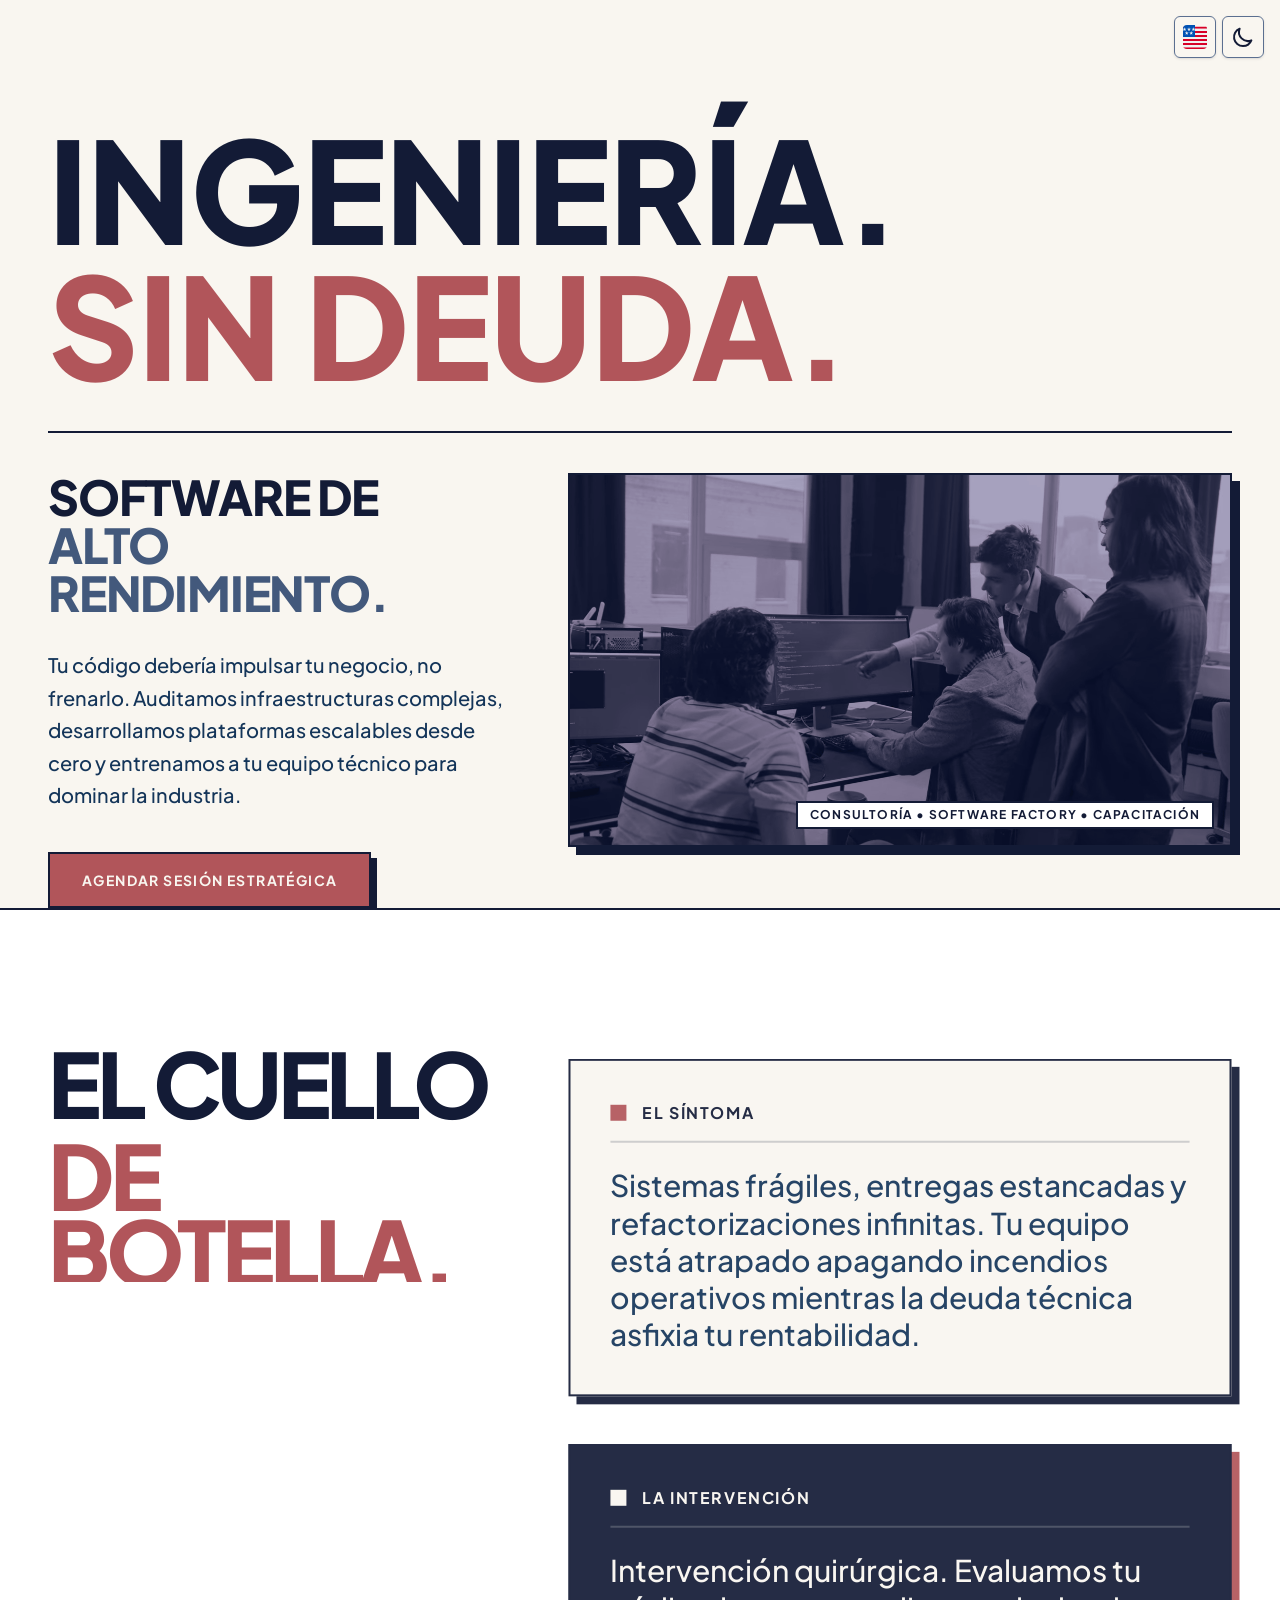
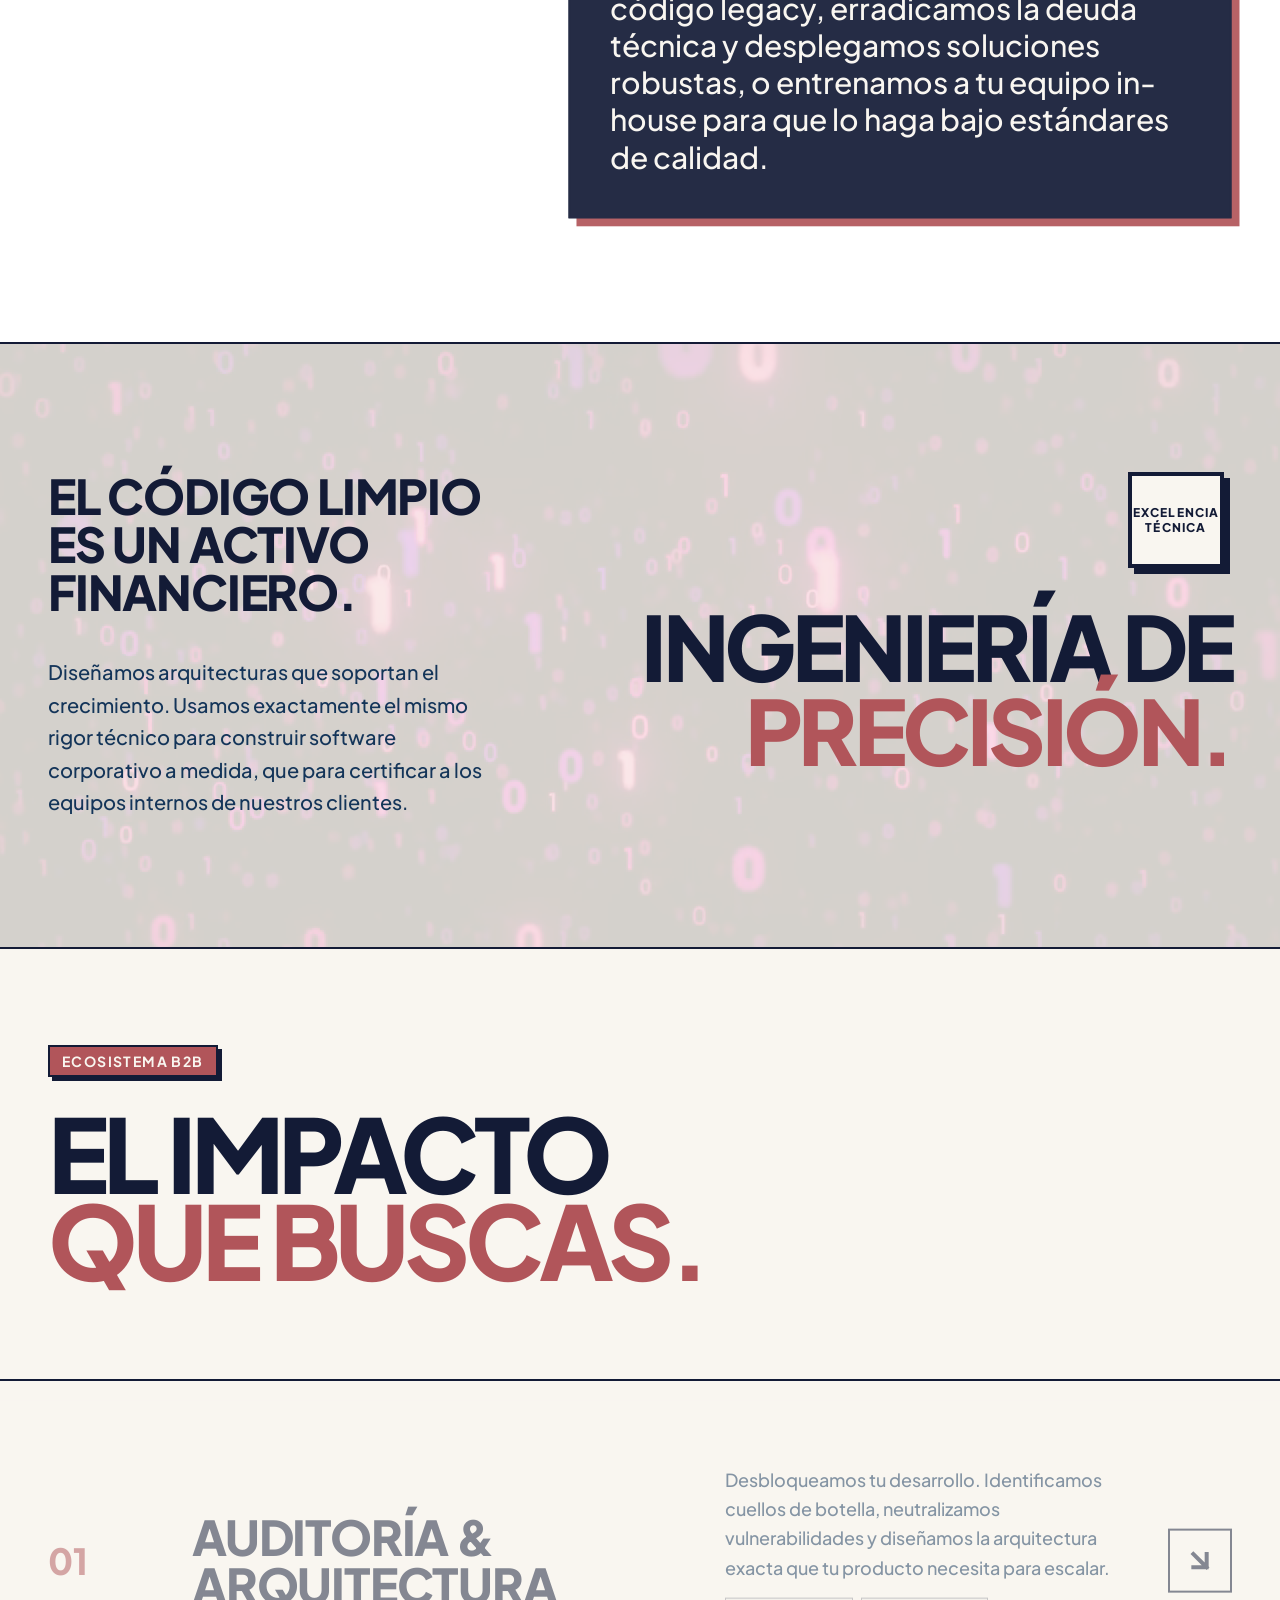
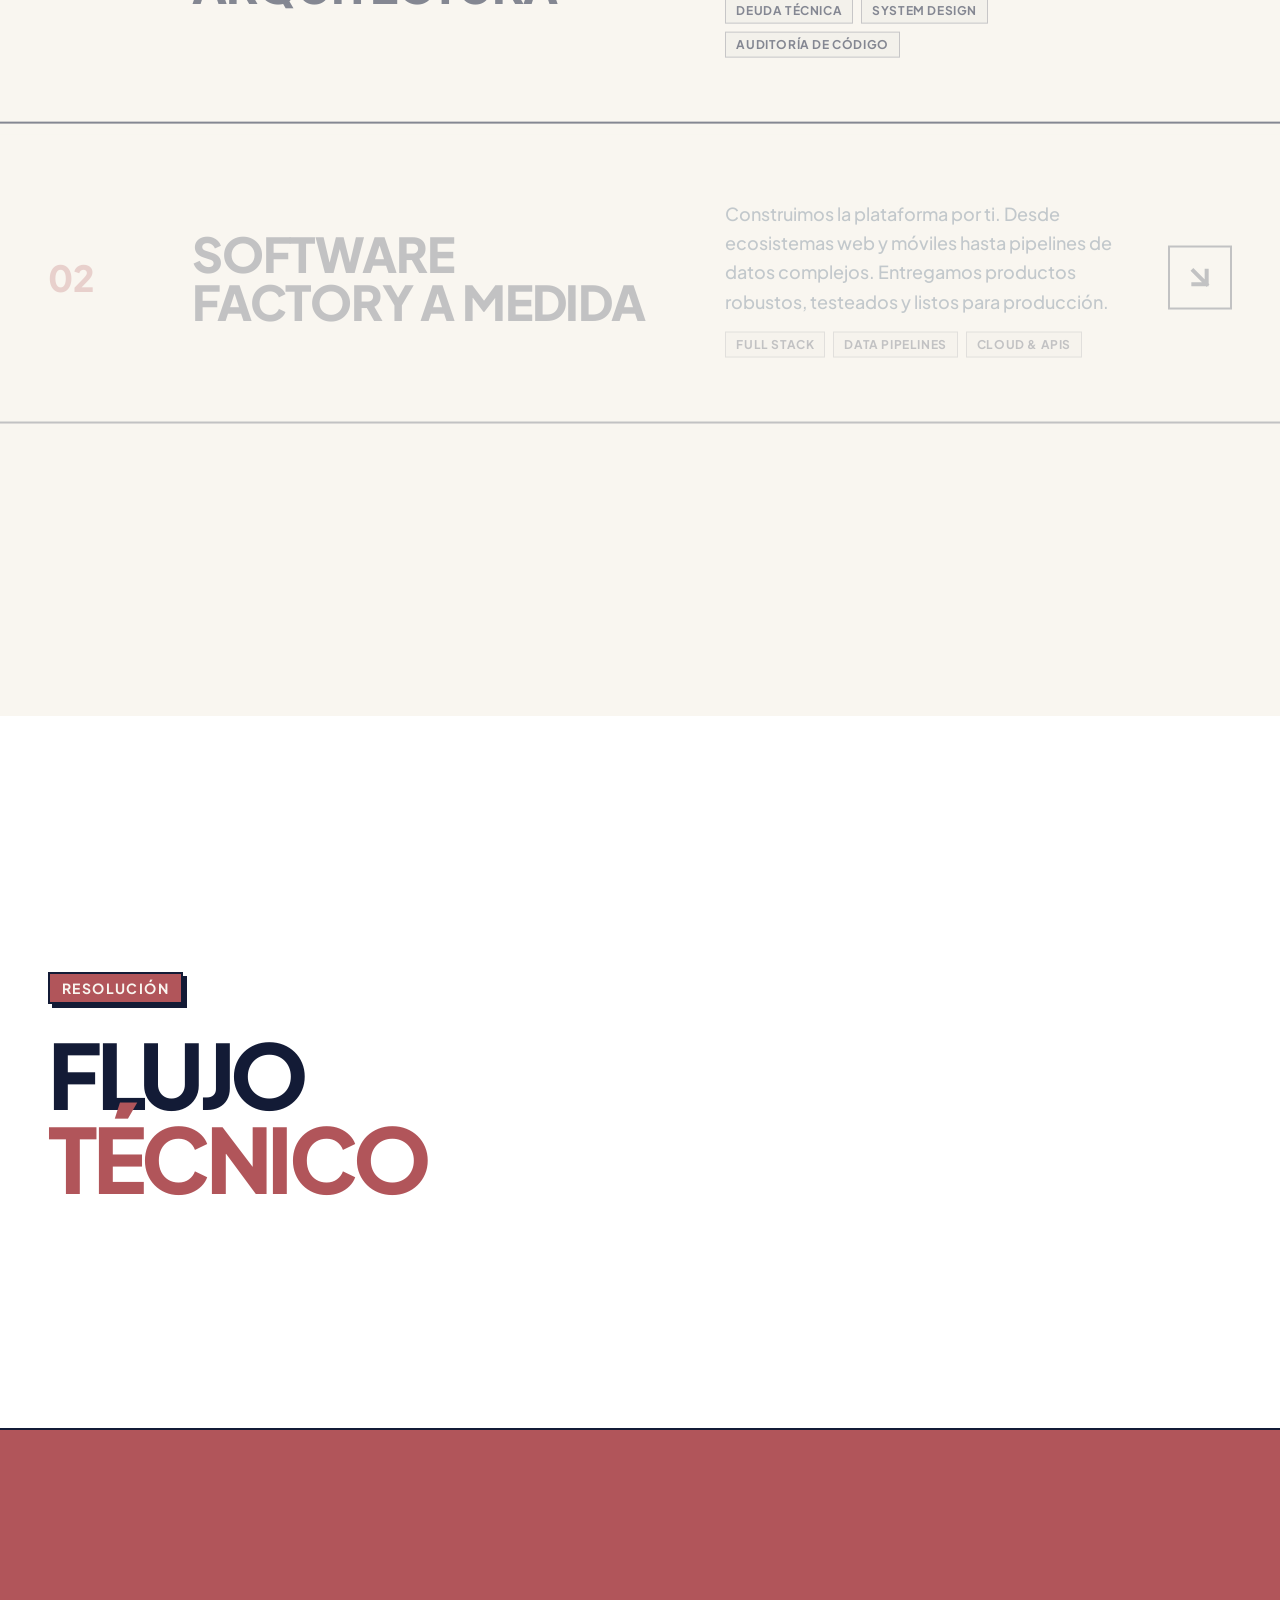
==== commit 7ac729ec: "deploy: mac-c-training/macc-training-landing-source@d447d1221227b830a9f44a59a6f6657c06d4a486" ====
--- a/index.html
+++ b/index.html
@@ -1,4 +1,4 @@
-<!DOCTYPE html><html lang="es"><head><meta name="astro-view-transitions-enabled" content="true"><meta name="astro-view-transitions-fallback" content="animate"><script type="module" src="/_astro/ClientRouter.astro_astro_type_script_index_0_lang.CYDbzu1r.js"></script><meta charset="UTF-8"><meta name="viewport" content="width=device-width"><link rel="icon" type="image/png" media="(prefers-color-scheme: light)" href="/favicon-light.png"><link rel="icon" type="image/png" media="(prefers-color-scheme: dark)" href="/favicon-dark.png"><title>MAC-C Training | Consultoría, Desarrollo &amp; Capacitación Técnica</title><meta name="description" content="Transformamos cuellos de botella en software de alto rendimiento. Auditamos ecosistemas, desarrollamos a medida y entrenamos equipos corporativos."><meta name="keywords" content="mentoría, programación, deuda técnica, ingeniería de software, arquitectura, B2B, B2C"><link rel="canonical" href="https://www.macctraining.cl/"><meta property="og:type" content="website"><meta property="og:url" content="https://www.macctraining.cl/"><meta property="og:title" content="MAC-C Training | Consultoría, Desarrollo &amp; Capacitación Técnica"><meta property="og:description" content="Transformamos cuellos de botella en software de alto rendimiento. Auditamos ecosistemas, desarrollamos a medida y entrenamos equipos corporativos."><meta property="og:image" content="https://www.macctraining.cl/og-image.png"><meta name="twitter:card" content="summary_large_image"><meta name="twitter:url" content="https://www.macctraining.cl/"><meta name="twitter:title" content="MAC-C Training | Consultoría, Desarrollo &amp; Capacitación Técnica"><meta name="twitter:description" content="Transformamos cuellos de botella en software de alto rendimiento. Auditamos ecosistemas, desarrollamos a medida y entrenamos equipos corporativos."><meta name="twitter:image" content="https://www.macctraining.cl/og-image.png"><link rel="preload" as="image" href="/team-poster.webp" fetchpriority="high"><link rel="preconnect" href="https://fonts.googleapis.com"><link rel="preconnect" href="https://fonts.gstatic.com" crossorigin><link href="https://fonts.googleapis.com/css2?family=Plus+Jakarta+Sans:wght@400;500;600;700;900&display=swap" rel="stylesheet" media="print" onload="this.media='all'"><noscript><link href="https://fonts.googleapis.com/css2?family=Plus+Jakarta+Sans:wght@400;500;600;700;900&display=swap" rel="stylesheet"></noscript><script>
+<!DOCTYPE html><html lang="es"><head><meta name="astro-view-transitions-enabled" content="true"><meta name="astro-view-transitions-fallback" content="animate"><script type="module" src="/_astro/ClientRouter.astro_astro_type_script_index_0_lang.CYDbzu1r.js"></script><meta charset="UTF-8"><meta name="viewport" content="width=device-width"><meta name="theme-color" content="#0f172a"><meta name="robots" content="index, follow"><meta name="author" content="MAC-C Training"><link rel="icon" type="image/png" media="(prefers-color-scheme: light)" href="/favicon-light.png"><link rel="icon" type="image/png" media="(prefers-color-scheme: dark)" href="/favicon-dark.png"><title>MAC-C Training | Consultoría, Desarrollo &amp; Capacitación Técnica</title><meta name="description" content="Consultoría en arquitectura de software y formación técnica avanzada. Desarrollamos productos digitales escalables y entrenamos equipos corporativos en ecosistemas tecnológicos de vanguardia."><meta name="keywords" content="mentoría, docencia, programación, ingeniería de software, desarrollo frontend, desarrollo móvil, ciencia de datos, inteligencia artificial, IA, base de datos, SQL, NoSQL, minería de datos, automatización, arquitectura cloud, bootcamps técnicos, deuda técnica, B2B, B2C"><link rel="canonical" href="https://macctraining.cl/"><meta property="og:type" content="website"><meta property="og:url" content="https://macctraining.cl/"><meta property="og:title" content="MAC-C Training | Consultoría, Desarrollo &amp; Capacitación Técnica"><meta property="og:description" content="Consultoría en arquitectura de software y formación técnica avanzada. Desarrollamos productos digitales escalables y entrenamos equipos corporativos en ecosistemas tecnológicos de vanguardia."><meta property="og:image" content="https://macctraining.cl/og-image-v2.jpg"><meta property="og:image:width" content="1200"><meta property="og:image:height" content="630"><meta property="og:image:type" content="image/jpeg"><meta name="twitter:card" content="summary_large_image"><meta name="twitter:url" content="https://macctraining.cl/"><meta name="twitter:title" content="MAC-C Training | Consultoría, Desarrollo &amp; Capacitación Técnica"><meta name="twitter:description" content="Consultoría en arquitectura de software y formación técnica avanzada. Desarrollamos productos digitales escalables y entrenamos equipos corporativos en ecosistemas tecnológicos de vanguardia."><meta name="twitter:image" content="https://macctraining.cl/og-image-v2.jpg"><link rel="preconnect" href="https://fonts.googleapis.com"><link rel="preconnect" href="https://fonts.gstatic.com" crossorigin><link href="https://fonts.googleapis.com/css2?family=Plus+Jakarta+Sans:wght@400;500;600;700;900&display=swap" rel="stylesheet" media="print" onload="this.media='all'"><noscript><link href="https://fonts.googleapis.com/css2?family=Plus+Jakarta+Sans:wght@400;500;600;700;900&display=swap" rel="stylesheet"></noscript><script>
             const initTheme = () => {
                 const storedTheme = localStorage.getItem('theme');
                 const activeTheme = storedTheme ?? 'light';
@@ -16,16 +16,25 @@
 
             initTheme();
             document.addEventListener('astro:after-swap', initTheme);
-        </script><script async src="https://www.googletagmanager.com/gtag/js?id=G-DK1DGZCL3Q"></script><script>
+        </script><script type="text/partytown" src="https://www.googletagmanager.com/gtag/js?id=G-DK1DGZCL3Q" data-astro-transition-persist="ga-script"></script><script type="text/partytown" data-astro-transition-persist="ga-init">
             window.dataLayer = window.dataLayer || [];
-            function gtag() {
-                dataLayer.push(arguments);
-            }
+            const gtag = (...args) => dataLayer.push(args);
+
             gtag('js', new Date());
             gtag('config', 'G-DK1DGZCL3Q');
 
-            window.trackEvent = (eventName, params = {}) => {
-                gtag('event', eventName, params);
-            };
-        </script><link rel="stylesheet" href="/_astro/MainLayout.BfjlCLsH.css"><style>details[data-astro-cid-4chapdkw]::details-content{height:0;transition:height .3s,content-visibility .3s;overflow:clip}details[data-astro-cid-4chapdkw][open]::details-content{height:auto}
-</style></head><body class="antialiased selection:bg-rose-500 selection:text-cream overflow-x-hidden"><a href="/en/" class="fixed top-4 right-16 z-50 p-2 rounded-md bg-surface-color border border-navy-400 text-text-color shadow-sm cursor-pointer transition-colors duration-300 hover:bg-rose-300 hover:text-navy-900" aria-label="Cambiar idioma a en" title="Cambiar a Inglés"><svg class="w-6 h-6 rounded-sm overflow-hidden" xmlns="http://www.w3.org/2000/svg" viewBox="0 0 64 64"><path fill="#d80027" d="M0 4.9h64v5.4H0zm0 10.8h64v5.4H0zm0 10.9h64v5.4H0zm0 10.8h64v5.4H0zm0 10.8h64v5.4H0zm0 10.9h64v5.4H0z"></path><path fill="#f0f0f0" d="M0 10.3h64v5.4H0zm0 10.8h64v5.4H0zm0 10.9h64v5.4H0zm0 10.8h64v5.4H0zm0 10.8h64v5.4H0z"></path><path fill="#0052b4" d="M0 0h32v32H0z"></path><path fill="#f0f0f0" d="M4 6.3l1.2 3.8h3.9l-3.2 2.3 1.2 3.8-3.1-2.3-3.1 2.3 1.2-3.8-3.2-2.3h3.9zM16 6.3l1.2 3.8h3.9l-3.2 2.3 1.2 3.8-3.1-2.3-3.1 2.3 1.2-3.8-3.2-2.3h3.9zM28 6.3l1.2 3.8h3.9l-3.2 2.3 1.2 3.8-3.1-2.3-3.1 2.3 1.2-3.8-3.2-2.3h3.9zM10 16.3l1.2 3.8h3.9l-3.2 2.3 1.2 3.8-3.1-2.3-3.1 2.3 1.2-3.8-3.2-2.3h3.9zM22 16.3l1.2 3.8h3.9l-3.2 2.3 1.2 3.8-3.1-2.3-3.1 2.3 1.2-3.8-3.2-2.3h3.9z"></path></svg></a><button id="theme-toggle" class="fixed top-4 right-4 z-50 p-2 rounded-md bg-surface-color border border-navy-400 text-text-color shadow-sm cursor-pointer transition-colors duration-300 hover:bg-rose-300 hover:text-navy-900" aria-label="Toggle Dark Mode"><svg class="w-6 h-6 dark-icon hidden" fill="none" stroke="currentColor" viewBox="0 0 24 24" xmlns="http://www.w3.org/2000/svg"><path stroke-linecap="round" stroke-linejoin="round" stroke-width="2" d="M20.354 15.354A9 9 0 018.646 3.646 9.003 9.003 0 0012 21a9.003 9.003 0 008.354-5.646z"></path></svg><svg class="w-6 h-6 light-icon hidden" fill="none" stroke="currentColor" viewBox="0 0 24 24" xmlns="http://www.w3.org/2000/svg"><path stroke-linecap="round" stroke-linejoin="round" stroke-width="2" d="M12 3v1m0 16v1m9-9h-1M4 12H3m15.364 6.364l-.707-.707M6.343 6.343l-.707-.707m12.728 0l-.707.707M6.343 17.657l-.707.707M16 12a4 4 0 11-8 0 4 4 0 018 0z"></path></svg></button><script type="module">document.addEventListener(`astro:page-load`,()=>{let e=document.getElementById(`theme-toggle`),t=document.querySelector(`.dark-icon`),n=document.querySelector(`.light-icon`);if(!e||!t||!n)return;let r=e=>{e===`dark`?(t.classList.add(`hidden`),n.classList.remove(`hidden`)):(n.classList.add(`hidden`),t.classList.remove(`hidden`))};r(document.documentElement.getAttribute(`data-theme`)),e.addEventListener(`click`,()=>{let e=document.documentElement,t=e.getAttribute(`data-theme`)===`dark`?`light`:`dark`;e.setAttribute(`data-theme`,t),localStorage.setItem(`theme`,t),r(t)})});</script><main><section class="relative w-full min-h-screen bg-cream dark:bg-navy-900 border-b-2 border-navy-900 dark:border-rose-300 pt-24 lg:pt-32 flex flex-col justify-center overflow-hidden transition-colors duration-300"><div class="px-4 md:px-8 xl:px-12 w-full flex-1 flex flex-col justify-center"><header class="w-full mb-8"><h1 class="font-black uppercase tracking-tighter leading-[0.85] text-navy-900 dark:text-cream m-0 flex flex-col"><span class="block pb-2 md:pb-4"><span class="block text-[13.5vw] md:text-[11vw]">INGENIERÍA.</span></span><span class="block pb-2 md:pb-4"><span class="block text-rose-500 text-[13.5vw] md:text-[11vw]">SIN DEUDA.</span></span></h1></header><div class="grid grid-cols-1 lg:grid-cols-12 gap-10 lg:gap-16 border-t-2 border-navy-900 dark:border-rose-300 pt-10"><div class="lg:col-span-5 flex flex-col gap-8 order-2 lg:order-1"><h2 class="text-3xl md:text-5xl font-black uppercase tracking-tight text-navy-900 dark:text-cream leading-none"><span class="block"><span class="block">SOFTWARE DE</span></span><span class="block"><span class="block text-navy-600 dark:text-rose-300">ALTO RENDIMIENTO.</span></span></h2><p class="text-lg md:text-xl font-medium leading-relaxed text-navy-800 dark:text-cream/90 max-w-lg">Tu código debería impulsar tu negocio, no frenarlo. Auditamos infraestructuras complejas, desarrollamos plataformas escalables desde cero y entrenamos a tu equipo técnico para dominar la industria.</p><div class="flex flex-col sm:flex-row gap-4 mt-2"><a href="#contacto" class="bg-rose-500 text-cream text-center font-bold uppercase tracking-widest text-sm py-4 px-8 solid-border shadow-[6px_6px_0_0_#131b36] dark:shadow-[6px_6px_0_0_#db8384] hover:translate-y-1 hover:translate-x-1 hover:shadow-[2px_2px_0_0_#131b36] dark:hover:shadow-[2px_2px_0_0_#db8384] transition-all cursor-pointer">Agendar Sesión Estratégica</a></div></div><div class="lg:col-span-7 order-1 lg:order-2"><div class="w-full aspect-video bg-navy-900 solid-border relative shadow-[8px_8px_0_0_#131b36] dark:shadow-[8px_8px_0_0_#db8384]"><video autoplay loop muted playsinline preload="none" poster="/team-poster.webp" class="w-full h-full object-cover mix-blend-luminosity opacity-70 dark:opacity-50"><source src="/team-bg-720p.webm" type="video/webm"><source src="/team-bg-720p.mp4" type="video/mp4"></video><div class="absolute inset-0 bg-rose-500/20 dark:bg-rose-900/40 mix-blend-overlay pointer-events-none"></div><div class="absolute bottom-4 right-4 bg-white dark:bg-navy-900 text-navy-900 dark:text-cream text-xs font-bold uppercase tracking-widest px-3 py-1 solid-border">Consultoría • Software Factory • Capacitación</div></div></div></div></div></section><section id="problema" class="relative w-full bg-white dark:bg-navy-800 border-b-2 border-navy-900 dark:border-rose-300 py-24 lg:py-32 overflow-hidden transition-colors duration-300"><div class="px-4 md:px-8 xl:px-12 w-full"><div class="grid grid-cols-1 lg:grid-cols-12 gap-12 lg:gap-16"><div class="lg:col-span-5 flex flex-col justify-start"><h2 class="font-black uppercase tracking-tighter leading-[0.85] text-navy-900 dark:text-cream text-[14vw] lg:text-[7vw] m-0 problem-trigger"><span class="block overflow-hidden pb-2"><span class="block problem-text-line">EL CUELLO</span></span><span class="block overflow-hidden pb-2"><span class="block problem-text-line text-rose-500">DE BOTELLA.</span></span></h2></div><div class="lg:col-span-7 flex flex-col gap-8 lg:gap-12 lg:pt-4"><div class="problem-card flex flex-col gap-6 bg-cream dark:bg-navy-900 p-8 md:p-10 border-2 border-navy-900 dark:border-rose-300 shadow-[8px_8px_0_0_#131b36] dark:shadow-[8px_8px_0_0_#db8384]"><div class="flex items-center gap-4 border-b-2 border-navy-900/20 dark:border-rose-300/20 pb-4"><span class="w-4 h-4 bg-rose-500 block"></span><h3 class="font-bold text-sm md:text-base uppercase tracking-widest text-navy-900 dark:text-cream">El Síntoma</h3></div><p class="text-xl md:text-3xl font-medium leading-tight text-navy-800 dark:text-cream/90">Sistemas frágiles, entregas estancadas y refactorizaciones infinitas. Tu equipo está atrapado apagando incendios operativos mientras la deuda técnica asfixia tu rentabilidad.</p></div><div class="problem-card flex flex-col gap-6 bg-navy-900 dark:bg-rose-500 p-8 md:p-10 border-2 border-navy-900 dark:border-cream shadow-[8px_8px_0_0_#b1555a] dark:shadow-[8px_8px_0_0_#f9f6f0]"><div class="flex items-center gap-4 border-b-2 border-cream/20 dark:border-navy-900/20 pb-4"><span class="w-4 h-4 bg-cream dark:bg-navy-900 block"></span><h3 class="font-bold text-sm md:text-base uppercase tracking-widest text-cream dark:text-navy-900">La Intervención</h3></div><p class="text-xl md:text-3xl font-medium leading-tight text-cream dark:text-navy-900">Intervención quirúrgica. Evaluamos tu código legacy, erradicamos la deuda técnica y desplegamos soluciones robustas, o entrenamos a tu equipo in-house para que lo haga bajo estándares de calidad.</p></div></div></div></div></section><section id="autoridad" class="relative w-full bg-cream dark:bg-navy-900 border-b-2 border-navy-900 dark:border-rose-300 py-24 lg:py-32 overflow-hidden transition-colors duration-300"><div class="absolute inset-0 z-0 pointer-events-none"><video autoplay loop muted playsinline preload="none" poster="/neural-poster.jpg" class="w-full h-full object-cover mix-blend-luminosity opacity-15"><source src="/neural-bg-720p.webm" type="video/webm"><source src="/neural-bg-720p.mp4" type="video/mp4"></video></div><div class="px-4 md:px-8 xl:px-12 w-full relative z-10"><div class="grid grid-cols-1 lg:grid-cols-12 gap-12 lg:gap-16 items-start"><div class="lg:col-span-5 flex flex-col gap-10 order-2 lg:order-1 pt-8 lg:pt-0 border-t-4 border-navy-900 dark:border-rose-300 lg:border-t-0"><h3 class="text-3xl md:text-5xl font-black uppercase tracking-tight text-navy-900 dark:text-cream leading-none">El código limpio es un activo financiero.</h3><p class="text-lg md:text-xl font-medium leading-relaxed text-navy-800 dark:text-cream/90 max-w-xl">Diseñamos arquitecturas que soportan el crecimiento. Usamos exactamente el mismo rigor técnico para construir software corporativo a medida, que para certificar a los equipos internos de nuestros clientes.</p></div><div class="lg:col-span-7 flex flex-col gap-10 order-1 lg:order-2 lg:items-end lg:text-right"><div class="w-24 h-24 bg-cream dark:bg-navy-900 border-4 border-navy-900 dark:border-rose-300 flex items-center justify-center p-2 shadow-[6px_6px_0_0_#131b36] dark:shadow-[6px_6px_0_0_#db8384] lg:mr-2"><span class="text-[0.65rem] md:text-xs font-black uppercase text-center leading-tight tracking-widest text-navy-900 dark:text-cream">Excelencia<br>Técnica</span></div><h2 class="font-black uppercase tracking-tighter leading-[0.85] text-navy-900 dark:text-cream text-[11vw] sm:text-[10vw] lg:text-[6.5vw] xl:text-[7vw] m-0 w-full hyphens-none break-normal"><span class="block pb-2"><span class="block">INGENIERÍA DE</span></span><span class="block pb-2"><span class="block text-rose-500">PRECISIÓN.</span></span></h2></div></div></div></section><section id="servicios" class="w-full bg-cream dark:bg-navy-900 transition-colors duration-300"><header class="px-4 md:px-8 xl:px-12 py-16 md:py-24 border-b-2 border-navy-900 dark:border-rose-300"><div class="inline-block border-2 border-navy-900 dark:border-rose-300 bg-rose-500 text-cream px-3 py-1 font-bold text-xs md:text-sm uppercase tracking-widest mb-8 shadow-[4px_4px_0_0_#131b36] dark:shadow-[4px_4px_0_0_#db8384]">Ecosistema B2B</div><h2 class="font-black uppercase tracking-tighter leading-[0.85] text-navy-900 dark:text-cream text-[12vw] lg:text-[8vw] m-0">EL IMPACTO<br><span class="text-rose-500">QUE BUSCAS.</span></h2></header><div class="w-full flex flex-col"><a href="#contacto" class="group relative w-full border-b-2 border-navy-900 dark:border-rose-300 overflow-hidden cursor-pointer bg-cream dark:bg-navy-900 hover:bg-navy-900 dark:hover:bg-rose-500 transition-colors duration-300"><div class="px-4 md:px-8 xl:px-12 py-10 md:py-16 flex flex-col lg:flex-row lg:items-center gap-6 lg:gap-12 relative z-10"><div class="text-rose-500 font-black text-2xl md:text-4xl lg:w-24 shrink-0 transition-colors duration-300 group-hover:text-cream dark:group-hover:text-navy-900">01</div><h3 class="text-3xl md:text-5xl font-black uppercase tracking-tight text-navy-900 dark:text-cream transition-colors duration-300 group-hover:text-cream dark:group-hover:text-navy-900 flex-1">Auditoría &amp; Arquitectura</h3><div class="flex flex-col gap-4 lg:w-1/3"><p class="text-lg font-medium leading-relaxed text-navy-800 dark:text-cream/90 transition-colors duration-300 group-hover:text-cream/90 dark:group-hover:text-navy-900/90">Desbloqueamos tu desarrollo. Identificamos cuellos de botella, neutralizamos vulnerabilidades y diseñamos la arquitectura exacta que tu producto necesita para escalar.</p><div class="flex flex-wrap gap-2"><span class="text-xs font-bold uppercase tracking-wider px-2.5 py-1 border border-navy-900/40 dark:border-rose-300/40 text-navy-900 dark:text-cream bg-navy-900/5 dark:bg-rose-300/5 transition-colors duration-300 group-hover:border-cream/40 group-hover:text-cream group-hover:bg-cream/10 dark:group-hover:border-navy-900/40 dark:group-hover:text-navy-900 dark:group-hover:bg-navy-900/10">Deuda Técnica</span><span class="text-xs font-bold uppercase tracking-wider px-2.5 py-1 border border-navy-900/40 dark:border-rose-300/40 text-navy-900 dark:text-cream bg-navy-900/5 dark:bg-rose-300/5 transition-colors duration-300 group-hover:border-cream/40 group-hover:text-cream group-hover:bg-cream/10 dark:group-hover:border-navy-900/40 dark:group-hover:text-navy-900 dark:group-hover:bg-navy-900/10">System Design</span><span class="text-xs font-bold uppercase tracking-wider px-2.5 py-1 border border-navy-900/40 dark:border-rose-300/40 text-navy-900 dark:text-cream bg-navy-900/5 dark:bg-rose-300/5 transition-colors duration-300 group-hover:border-cream/40 group-hover:text-cream group-hover:bg-cream/10 dark:group-hover:border-navy-900/40 dark:group-hover:text-navy-900 dark:group-hover:bg-navy-900/10">Auditoría de Código</span></div></div><div class="hidden lg:flex shrink-0 w-16 h-16 border-2 border-navy-900 dark:border-rose-300 items-center justify-center text-navy-900 dark:text-rose-300 transition-colors duration-300 group-hover:border-cream group-hover:text-cream dark:group-hover:border-navy-900 dark:group-hover:text-navy-900"><svg class="w-8 h-8" fill="none" stroke="currentColor" viewBox="0 0 24 24"><path stroke-linecap="square" stroke-linejoin="miter" stroke-width="3" d="M17 7v10h-10m10 0L7 7"></path></svg></div></div></a><a href="#contacto" class="group relative w-full border-b-2 border-navy-900 dark:border-rose-300 overflow-hidden cursor-pointer bg-cream dark:bg-navy-900 hover:bg-navy-900 dark:hover:bg-rose-500 transition-colors duration-300"><div class="px-4 md:px-8 xl:px-12 py-10 md:py-16 flex flex-col lg:flex-row lg:items-center gap-6 lg:gap-12 relative z-10"><div class="text-rose-500 font-black text-2xl md:text-4xl lg:w-24 shrink-0 transition-colors duration-300 group-hover:text-cream dark:group-hover:text-navy-900">02</div><h3 class="text-3xl md:text-5xl font-black uppercase tracking-tight text-navy-900 dark:text-cream transition-colors duration-300 group-hover:text-cream dark:group-hover:text-navy-900 flex-1">Software Factory a Medida</h3><div class="flex flex-col gap-4 lg:w-1/3"><p class="text-lg font-medium leading-relaxed text-navy-800 dark:text-cream/90 transition-colors duration-300 group-hover:text-cream/90 dark:group-hover:text-navy-900/90">Construimos la plataforma por ti. Desde ecosistemas web y móviles hasta pipelines de datos complejos. Entregamos productos robustos, testeados y listos para producción.</p><div class="flex flex-wrap gap-2"><span class="text-xs font-bold uppercase tracking-wider px-2.5 py-1 border border-navy-900/40 dark:border-rose-300/40 text-navy-900 dark:text-cream bg-navy-900/5 dark:bg-rose-300/5 transition-colors duration-300 group-hover:border-cream/40 group-hover:text-cream group-hover:bg-cream/10 dark:group-hover:border-navy-900/40 dark:group-hover:text-navy-900 dark:group-hover:bg-navy-900/10">Full Stack</span><span class="text-xs font-bold uppercase tracking-wider px-2.5 py-1 border border-navy-900/40 dark:border-rose-300/40 text-navy-900 dark:text-cream bg-navy-900/5 dark:bg-rose-300/5 transition-colors duration-300 group-hover:border-cream/40 group-hover:text-cream group-hover:bg-cream/10 dark:group-hover:border-navy-900/40 dark:group-hover:text-navy-900 dark:group-hover:bg-navy-900/10">Data Pipelines</span><span class="text-xs font-bold uppercase tracking-wider px-2.5 py-1 border border-navy-900/40 dark:border-rose-300/40 text-navy-900 dark:text-cream bg-navy-900/5 dark:bg-rose-300/5 transition-colors duration-300 group-hover:border-cream/40 group-hover:text-cream group-hover:bg-cream/10 dark:group-hover:border-navy-900/40 dark:group-hover:text-navy-900 dark:group-hover:bg-navy-900/10">Cloud &amp; APIs</span></div></div><div class="hidden lg:flex shrink-0 w-16 h-16 border-2 border-navy-900 dark:border-rose-300 items-center justify-center text-navy-900 dark:text-rose-300 transition-colors duration-300 group-hover:border-cream group-hover:text-cream dark:group-hover:border-navy-900 dark:group-hover:text-navy-900"><svg class="w-8 h-8" fill="none" stroke="currentColor" viewBox="0 0 24 24"><path stroke-linecap="square" stroke-linejoin="miter" stroke-width="3" d="M17 7v10h-10m10 0L7 7"></path></svg></div></div></a><a href="#contacto" class="group relative w-full border-b-2 border-navy-900 dark:border-rose-300 overflow-hidden cursor-pointer bg-cream dark:bg-navy-900 hover:bg-navy-900 dark:hover:bg-rose-500 transition-colors duration-300"><div class="px-4 md:px-8 xl:px-12 py-10 md:py-16 flex flex-col lg:flex-row lg:items-center gap-6 lg:gap-12 relative z-10"><div class="text-rose-500 font-black text-2xl md:text-4xl lg:w-24 shrink-0 transition-colors duration-300 group-hover:text-cream dark:group-hover:text-navy-900">03</div><h3 class="text-3xl md:text-5xl font-black uppercase tracking-tight text-navy-900 dark:text-cream transition-colors duration-300 group-hover:text-cream dark:group-hover:text-navy-900 flex-1">Capacitación In-House</h3><div class="flex flex-col gap-4 lg:w-1/3"><p class="text-lg font-medium leading-relaxed text-navy-800 dark:text-cream/90 transition-colors duration-300 group-hover:text-cream/90 dark:group-hover:text-navy-900/90">Transformamos a tus programadores en ingenieros de élite. Bootcamps corporativos y nivelación en automatización, bases de datos y frameworks de última generación.</p><div class="flex flex-wrap gap-2"><span class="text-xs font-bold uppercase tracking-wider px-2.5 py-1 border border-navy-900/40 dark:border-rose-300/40 text-navy-900 dark:text-cream bg-navy-900/5 dark:bg-rose-300/5 transition-colors duration-300 group-hover:border-cream/40 group-hover:text-cream group-hover:bg-cream/10 dark:group-hover:border-navy-900/40 dark:group-hover:text-navy-900 dark:group-hover:bg-navy-900/10">Team Upskilling</span><span class="text-xs font-bold uppercase tracking-wider px-2.5 py-1 border border-navy-900/40 dark:border-rose-300/40 text-navy-900 dark:text-cream bg-navy-900/5 dark:bg-rose-300/5 transition-colors duration-300 group-hover:border-cream/40 group-hover:text-cream group-hover:bg-cream/10 dark:group-hover:border-navy-900/40 dark:group-hover:text-navy-900 dark:group-hover:bg-navy-900/10">Clean Code &amp; Testing</span><span class="text-xs font-bold uppercase tracking-wider px-2.5 py-1 border border-navy-900/40 dark:border-rose-300/40 text-navy-900 dark:text-cream bg-navy-900/5 dark:bg-rose-300/5 transition-colors duration-300 group-hover:border-cream/40 group-hover:text-cream group-hover:bg-cream/10 dark:group-hover:border-navy-900/40 dark:group-hover:text-navy-900 dark:group-hover:bg-navy-900/10">Workshops B2B</span></div></div><div class="hidden lg:flex shrink-0 w-16 h-16 border-2 border-navy-900 dark:border-rose-300 items-center justify-center text-navy-900 dark:text-rose-300 transition-colors duration-300 group-hover:border-cream group-hover:text-cream dark:group-hover:border-navy-900 dark:group-hover:text-navy-900"><svg class="w-8 h-8" fill="none" stroke="currentColor" viewBox="0 0 24 24"><path stroke-linecap="square" stroke-linejoin="miter" stroke-width="3" d="M17 7v10h-10m10 0L7 7"></path></svg></div></div></a></div></section><section id="faq" class="relative w-full bg-white dark:bg-navy-800 border-b-2 border-navy-900 dark:border-rose-300 py-24 lg:py-32 overflow-hidden transition-colors duration-300" data-astro-cid-4chapdkw><div class="px-4 md:px-8 xl:px-12 w-full" data-astro-cid-4chapdkw><div class="grid grid-cols-1 lg:grid-cols-12 gap-12 lg:gap-16 items-start" data-astro-cid-4chapdkw><div class="lg:col-span-5 flex flex-col gap-8 lg:sticky lg:top-32" data-astro-cid-4chapdkw><div class="inline-block border-2 border-navy-900 dark:border-rose-300 bg-rose-500 text-cream px-3 py-1 font-bold text-xs md:text-sm uppercase tracking-widest w-max shadow-[4px_4px_0_0_#131b36] dark:shadow-[4px_4px_0_0_#db8384]" data-astro-cid-4chapdkw>Resolución</div><h2 class="font-black uppercase tracking-tighter leading-[0.85] text-navy-900 dark:text-cream text-[14vw] lg:text-[7vw] m-0 wrap-break-words hyphens-auto" lang="es" data-astro-cid-4chapdkw><span class="block pb-2" data-astro-cid-4chapdkw><span class="block" data-astro-cid-4chapdkw>FLUJO</span></span><span class="block pb-2" data-astro-cid-4chapdkw><span class="block text-rose-500" data-astro-cid-4chapdkw>TÉCNICO</span></span></h2></div><div class="lg:col-span-7 flex flex-col gap-6 pt-4 lg:pt-0" data-astro-cid-4chapdkw><details class="group bg-cream dark:bg-navy-900 border-2 border-navy-900 dark:border-rose-300 shadow-[8px_8px_0_0_#131b36] dark:shadow-[8px_8px_0_0_#db8384] transition-all duration-300 open:shadow-[4px_4px_0_0_#131b36] dark:open:shadow-[4px_4px_0_0_#db8384] open:translate-y-1 open:translate-x-1 [&amp;_summary::-webkit-details-marker]:hidden cursor-pointer" data-astro-cid-4chapdkw><summary class="flex items-center justify-between gap-4 p-6 md:p-8 outline-none focus-visible:ring-4 focus-visible:ring-rose-500 focus-visible:ring-offset-2 focus-visible:ring-offset-cream dark:focus-visible:ring-offset-navy-900 border-b-2 border-transparent group-open:border-navy-900/10 dark:group-open:border-rose-300/10 transition-colors" aria-expanded="false" aria-controls="faq-answer-0" id="faq-question-0" role="button" data-astro-cid-4chapdkw><div class="flex items-start md:items-center gap-4 md:gap-6" data-astro-cid-4chapdkw><span class="text-2xl md:text-3xl font-black text-rose-500 shrink-0" aria-hidden="true" data-astro-cid-4chapdkw>01</span><h3 class="text-lg md:text-2xl font-bold text-navy-900 dark:text-cream uppercase tracking-tight leading-snug" data-astro-cid-4chapdkw>¿Qué tipo de empresas necesitan sus servicios?</h3></div><div class="shrink-0 w-10 h-10 border-2 border-navy-900 dark:border-rose-300 flex items-center justify-center bg-white dark:bg-navy-800 text-navy-900 dark:text-rose-300 transition-transform duration-300 group-open:rotate-45" aria-hidden="true" data-astro-cid-4chapdkw><svg xmlns="http://www.w3.org/2000/svg" class="h-5 w-5" fill="none" viewBox="0 0 24 24" stroke="currentColor" data-astro-cid-4chapdkw><path stroke-linecap="square" stroke-linejoin="miter" stroke-width="3" d="M12 4v16m8-8H4" data-astro-cid-4chapdkw></path></svg></div></summary><div class="p-6 md:p-8 pt-4 md:pt-6" id="faq-answer-0" role="region" aria-labelledby="faq-question-0" data-astro-cid-4chapdkw><p class="text-base md:text-xl font-medium leading-relaxed text-navy-800 dark:text-cream/90" data-astro-cid-4chapdkw>Corporaciones y empresas tech que están perdiendo dinero por código ineficiente, necesitan delegar la creación de un nuevo producto, o requieren elevar el estándar técnico de su plantilla.</p></div></details><details class="group bg-cream dark:bg-navy-900 border-2 border-navy-900 dark:border-rose-300 shadow-[8px_8px_0_0_#131b36] dark:shadow-[8px_8px_0_0_#db8384] transition-all duration-300 open:shadow-[4px_4px_0_0_#131b36] dark:open:shadow-[4px_4px_0_0_#db8384] open:translate-y-1 open:translate-x-1 [&amp;_summary::-webkit-details-marker]:hidden cursor-pointer" data-astro-cid-4chapdkw><summary class="flex items-center justify-between gap-4 p-6 md:p-8 outline-none focus-visible:ring-4 focus-visible:ring-rose-500 focus-visible:ring-offset-2 focus-visible:ring-offset-cream dark:focus-visible:ring-offset-navy-900 border-b-2 border-transparent group-open:border-navy-900/10 dark:group-open:border-rose-300/10 transition-colors" aria-expanded="false" aria-controls="faq-answer-1" id="faq-question-1" role="button" data-astro-cid-4chapdkw><div class="flex items-start md:items-center gap-4 md:gap-6" data-astro-cid-4chapdkw><span class="text-2xl md:text-3xl font-black text-rose-500 shrink-0" aria-hidden="true" data-astro-cid-4chapdkw>02</span><h3 class="text-lg md:text-2xl font-bold text-navy-900 dark:text-cream uppercase tracking-tight leading-snug" data-astro-cid-4chapdkw>¿Desarrollan la plataforma o solo asesoran?</h3></div><div class="shrink-0 w-10 h-10 border-2 border-navy-900 dark:border-rose-300 flex items-center justify-center bg-white dark:bg-navy-800 text-navy-900 dark:text-rose-300 transition-transform duration-300 group-open:rotate-45" aria-hidden="true" data-astro-cid-4chapdkw><svg xmlns="http://www.w3.org/2000/svg" class="h-5 w-5" fill="none" viewBox="0 0 24 24" stroke="currentColor" data-astro-cid-4chapdkw><path stroke-linecap="square" stroke-linejoin="miter" stroke-width="3" d="M12 4v16m8-8H4" data-astro-cid-4chapdkw></path></svg></div></summary><div class="p-6 md:p-8 pt-4 md:pt-6" id="faq-answer-1" role="region" aria-labelledby="faq-question-1" data-astro-cid-4chapdkw><p class="text-base md:text-xl font-medium leading-relaxed text-navy-800 dark:text-cream/90" data-astro-cid-4chapdkw>Ejecutamos en ambas vías. Podemos auditar y guiar a tu equipo interno, o actuar directamente como tu músculo de ingeniería y programar el producto de principio a fin.</p></div></details><details class="group bg-cream dark:bg-navy-900 border-2 border-navy-900 dark:border-rose-300 shadow-[8px_8px_0_0_#131b36] dark:shadow-[8px_8px_0_0_#db8384] transition-all duration-300 open:shadow-[4px_4px_0_0_#131b36] dark:open:shadow-[4px_4px_0_0_#db8384] open:translate-y-1 open:translate-x-1 [&amp;_summary::-webkit-details-marker]:hidden cursor-pointer" data-astro-cid-4chapdkw><summary class="flex items-center justify-between gap-4 p-6 md:p-8 outline-none focus-visible:ring-4 focus-visible:ring-rose-500 focus-visible:ring-offset-2 focus-visible:ring-offset-cream dark:focus-visible:ring-offset-navy-900 border-b-2 border-transparent group-open:border-navy-900/10 dark:group-open:border-rose-300/10 transition-colors" aria-expanded="false" aria-controls="faq-answer-2" id="faq-question-2" role="button" data-astro-cid-4chapdkw><div class="flex items-start md:items-center gap-4 md:gap-6" data-astro-cid-4chapdkw><span class="text-2xl md:text-3xl font-black text-rose-500 shrink-0" aria-hidden="true" data-astro-cid-4chapdkw>03</span><h3 class="text-lg md:text-2xl font-bold text-navy-900 dark:text-cream uppercase tracking-tight leading-snug" data-astro-cid-4chapdkw>¿Cuál es su stack tecnológico principal?</h3></div><div class="shrink-0 w-10 h-10 border-2 border-navy-900 dark:border-rose-300 flex items-center justify-center bg-white dark:bg-navy-800 text-navy-900 dark:text-rose-300 transition-transform duration-300 group-open:rotate-45" aria-hidden="true" data-astro-cid-4chapdkw><svg xmlns="http://www.w3.org/2000/svg" class="h-5 w-5" fill="none" viewBox="0 0 24 24" stroke="currentColor" data-astro-cid-4chapdkw><path stroke-linecap="square" stroke-linejoin="miter" stroke-width="3" d="M12 4v16m8-8H4" data-astro-cid-4chapdkw></path></svg></div></summary><div class="p-6 md:p-8 pt-4 md:pt-6" id="faq-answer-2" role="region" aria-labelledby="faq-question-2" data-astro-cid-4chapdkw><p class="text-base md:text-xl font-medium leading-relaxed text-navy-800 dark:text-cream/90" data-astro-cid-4chapdkw>Nos enfocamos en herramientas que escalan: ecosistemas web modernos, desarrollo móvil nativo e ingeniería de datos de alto volumen para toma de decisiones ágiles.</p></div></details></div></div></div></section><script type="module">document.addEventListener(`astro:page-load`,()=>{document.querySelectorAll(`details`).forEach(e=>{e.addEventListener(`toggle`,e=>{let t=e.currentTarget,n=t.querySelector(`summary`);n&&n.setAttribute(`aria-expanded`,t.open?`true`:`false`)})})});</script><section id="contacto" class="relative w-full bg-rose-500 border-b-2 border-navy-900 dark:border-rose-300 py-24 lg:py-32 overflow-hidden transition-colors duration-300"><div class="absolute inset-0 opacity-10 pointer-events-none" style="background-image: radial-gradient(var(--color-navy-900) 2px, transparent 2px); background-size: 32px 32px;"></div><div class="px-4 md:px-8 xl:px-12 w-full relative z-10"><div class="bg-cream dark:bg-navy-900 border-2 border-navy-900 dark:border-rose-300 shadow-[12px_12px_0_0_#131b36] dark:shadow-[12px_12px_0_0_#db8384] p-6 sm:p-10 md:p-16 lg:p-24 flex flex-col items-center text-center max-w-5xl mx-auto"><div class="inline-block border-2 border-navy-900 dark:border-rose-300 bg-white dark:bg-navy-800 px-4 py-2 font-bold text-xs md:text-sm uppercase tracking-widest mb-8 shadow-[4px_4px_0_0_#131b36] dark:shadow-[4px_4px_0_0_#db8384]">Siguiente Paso</div><h2 class="font-black uppercase tracking-tighter leading-[0.85] text-navy-900 dark:text-cream text-[10vw] sm:text-[9vw] lg:text-[7vw] m-0 mb-8 whitespace-nowrap"><span class="block">AGENDA TU</span><span class="block text-rose-500">DIAGNÓSTICO.</span></h2><p class="text-base sm:text-lg md:text-2xl font-medium leading-relaxed text-navy-800 dark:text-cream/90 max-w-3xl mb-12">Hablemos de código, negocio y rentabilidad. En 30 minutos diagnosticaremos el estado de tu ecosistema tecnológico y definiremos un plan de acción sin rodeos.</p><a id="cta-calendly" href="https://calendar.app.google/cVLg917SsWxS8KzLA" target="_blank" rel="noopener noreferrer" class="group relative inline-flex items-center justify-center gap-3 bg-navy-900 dark:bg-rose-500 text-cream dark:text-navy-900 font-black uppercase tracking-widest text-xs sm:text-sm md:text-lg py-4 px-6 md:py-6 md:px-10 border-2 border-navy-900 dark:border-rose-500 shadow-[6px_6px_0_0_rgba(19,27,54,1)] dark:shadow-[6px_6px_0_0_rgba(219,131,132,1)] hover:translate-y-1 hover:translate-x-1 hover:shadow-[2px_2px_0_0_rgba(19,27,54,1)] dark:hover:shadow-[2px_2px_0_0_rgba(219,131,132,1)] transition-all duration-300 w-full sm:w-auto"><span class="whitespace-nowrap">Agendar Videollamada</span><svg class="w-5 h-5 md:w-6 md:h-6 shrink-0 transform group-hover:translate-x-1 transition-transform duration-300" fill="none" stroke="currentColor" viewBox="0 0 24 24"><path stroke-linecap="square" stroke-linejoin="miter" stroke-width="3" d="M17 8l4 4m0 0l-4 4m4-4H3"></path></svg></a></div></div></section><script type="module">document.addEventListener(`astro:page-load`,()=>{let e=document.getElementById(`cta-calendly`);e&&e.addEventListener(`click`,()=>{let e=window;e.trackEvent&&e.trackEvent(`click_cta_agenda`,{destination:`google_calendar`})})});</script><footer class="w-full bg-cream dark:bg-navy-900 transition-colors duration-300 flex flex-col"><div class="grid grid-cols-1 lg:grid-cols-4 w-full border-b-2 border-navy-900 dark:border-rose-300"><div class="p-8 md:p-12 lg:col-span-2 flex flex-col justify-between gap-12 border-b-2 lg:border-b-0 lg:border-r-2 border-navy-900 dark:border-rose-300 overflow-hidden"><div><h3 class="font-black uppercase tracking-tighter leading-[0.85] text-navy-900 dark:text-cream text-[10vw] sm:text-[8vw] lg:text-[4vw] mb-6">MAC-C<br><span class="text-rose-500">TRAINING.</span></h3><p class="text-base md:text-lg font-medium text-navy-800 dark:text-cream/90 max-w-md leading-relaxed">Ingeniería de software implacable. Erradicamos tu deuda técnica, desarrollamos soluciones a medida y escalamos el talento de tu empresa.</p></div><a href="mailto:carlos.tapia@macctraining.cl" class="font-black text-sm sm:text-base md:text-2xl uppercase tracking-widest text-navy-900 dark:text-rose-300 hover:text-rose-500 dark:hover:text-cream transition-colors relative group inline-block w-max break-all">carlos.tapia@macctraining.cl<span class="absolute -bottom-1 left-0 w-0 h-1 bg-rose-500 dark:bg-cream transition-all duration-300 group-hover:w-full"></span></a></div><div class="p-8 md:p-12 border-b-2 lg:border-b-0 lg:border-r-2 border-navy-900 dark:border-rose-300 flex flex-col gap-6"><h4 class="font-bold text-xs md:text-sm uppercase tracking-widest text-rose-500 mb-4 border-b-2 border-navy-900/20 dark:border-rose-300/20 pb-2 w-max">Navegación</h4><a href="#problema" class="text-xl md:text-2xl font-black uppercase tracking-tight text-navy-900 dark:text-cream hover:translate-x-2 transition-transform w-max">El Problema</a><a href="#autoridad" class="text-xl md:text-2xl font-black uppercase tracking-tight text-navy-900 dark:text-cream hover:translate-x-2 transition-transform w-max">Metodología</a><a href="#servicios" class="text-xl md:text-2xl font-black uppercase tracking-tight text-navy-900 dark:text-cream hover:translate-x-2 transition-transform w-max">Soluciones</a><a href="#faq" class="text-xl md:text-2xl font-black uppercase tracking-tight text-navy-900 dark:text-cream hover:translate-x-2 transition-transform w-max">Modelo</a></div><div class="p-8 md:p-12 flex flex-col justify-between gap-12"><div class="flex flex-col gap-6"><h4 class="font-bold text-xs md:text-sm uppercase tracking-widest text-rose-500 mb-4 border-b-2 border-navy-900/20 dark:border-rose-300/20 pb-2 w-max">Redes</h4><a href="https://www.linkedin.com/company/mac-c-training" target="_blank" rel="noopener noreferrer" class="social-link text-xl md:text-2xl font-black uppercase tracking-tight text-navy-900 dark:text-cream hover:translate-x-2 transition-transform w-max" data-social-network="LinkedIn">LinkedIn</a><a href="https://github.com/mac-c-training" target="_blank" rel="noopener noreferrer" class="social-link text-xl md:text-2xl font-black uppercase tracking-tight text-navy-900 dark:text-cream hover:translate-x-2 transition-transform w-max" data-social-network="GitHub">GitHub</a></div><div class="text-xs font-bold uppercase tracking-widest text-navy-600 dark:text-cream/50 mt-auto">&copy; 2026 MAC-C TRAINING.</div></div></div><div class="w-full bg-navy-900 dark:bg-rose-500 text-cream dark:text-navy-900 py-6 overflow-hidden flex whitespace-nowrap"><div class="animate-marquee font-black text-[12vw] sm:text-7xl lg:text-9xl uppercase tracking-tighter leading-none flex items-center"><span class="mx-8">SOFTWARE ENGINEERING</span><span class="text-rose-500 dark:text-cream">*</span><span class="mx-8">MENTORÍA TÉCNICA</span><span class="text-rose-500 dark:text-cream">*</span><span class="mx-8">CÓDIGO LIMPIO</span><span class="text-rose-500 dark:text-cream">*</span><span class="mx-8">DATA PIPELINES</span><span class="text-rose-500 dark:text-cream">*</span><span class="mx-8">SOFTWARE ENGINEERING</span><span class="text-rose-500 dark:text-cream">*</span><span class="mx-8">MENTORÍA TÉCNICA</span><span class="text-rose-500 dark:text-cream">*</span><span class="mx-8">CÓDIGO LIMPIO</span><span class="text-rose-500 dark:text-cream">*</span><span class="mx-8">DATA PIPELINES</span><span class="text-rose-500 dark:text-cream">*</span></div></div></footer><script type="module">document.addEventListener(`astro:page-load`,()=>{document.querySelectorAll(`.social-link`).forEach(e=>{e.addEventListener(`click`,e=>{let t=e.currentTarget.getAttribute(`data-social-network`),n=window;n.trackEvent&&n.trackEvent(`click_social`,{network:t})})})});</script></main><script type="module" src="/_astro/Animations.astro_astro_type_script_index_0_lang.BYMBePOZ.js"></script></body></html>+            window.trackEvent = (eventName, params = {}) => gtag('event', eventName, params);
+        </script><script data-astro-transition-persist="ga-pageview">
+            document.addEventListener('astro:page-load', () => {
+                if (window['dataLayer']) {
+                    window['dataLayer'].push({
+                        event: 'page_view',
+                        page_path: window.location.pathname,
+                        page_title: document.title,
+                    });
+                }
+            });
+        </script><style>.astro-route-announcer{clip:rect(0 0 0 0);clip-path:inset(50%);white-space:nowrap;width:1px;height:1px;position:absolute;top:0;left:0;overflow:hidden}@layer properties{@supports (((-webkit-hyphens:none)) and (not (margin-trim:inline))) or ((-moz-orient:inline) and (not (color:rgb(from red r g b)))){*,:before,:after,::backdrop{--tw-rotate-x:initial;--tw-rotate-y:initial;--tw-rotate-z:initial;--tw-skew-x:initial;--tw-skew-y:initial;--tw-border-style:solid;--tw-leading:initial;--tw-font-weight:initial;--tw-tracking:initial;--tw-shadow:0 0 #0000;--tw-shadow-color:initial;--tw-shadow-alpha:100%;--tw-inset-shadow:0 0 #0000;--tw-inset-shadow-color:initial;--tw-inset-shadow-alpha:100%;--tw-ring-color:initial;--tw-ring-shadow:0 0 #0000;--tw-inset-ring-color:initial;--tw-inset-ring-shadow:0 0 #0000;--tw-ring-inset:initial;--tw-ring-offset-width:0px;--tw-ring-offset-color:#fff;--tw-ring-offset-shadow:0 0 #0000;--tw-duration:initial;--tw-translate-x:0;--tw-translate-y:0;--tw-translate-z:0}}}@layer theme{:root,:host{--font-sans:-apple-system, BlinkMacSystemFont, "Segoe UI", Roboto, "Helvetica Neue", "Noto Sans", Arial, sans-serif, "Apple Color Emoji", "Segoe UI Emoji", "Segoe UI Symbol", "Noto Color Emoji";--font-mono:ui-monospace, SFMono-Regular, Menlo, Monaco, Consolas, "Liberation Mono", "Courier New", monospace;--color-rose-300:#db8384;--color-rose-500:#b1555a;--color-rose-900:#742d36;--color-white:#fff;--spacing:.25rem;--container-md:28rem;--container-lg:32rem;--container-xl:36rem;--container-2xl:42rem;--container-3xl:48rem;--container-5xl:64rem;--text-xs:.75rem;--text-xs--line-height:calc(1 / .75);--text-sm:.875rem;--text-sm--line-height:calc(1.25 / .875);--text-base:1rem;--text-base--line-height:calc(1.5 / 1);--text-lg:1.125rem;--text-lg--line-height:calc(1.75 / 1.125);--text-xl:1.25rem;--text-xl--line-height:calc(1.75 / 1.25);--text-2xl:1.5rem;--text-2xl--line-height:calc(2 / 1.5);--text-3xl:1.875rem;--text-3xl--line-height:calc(2.25 / 1.875);--text-4xl:2.25rem;--text-4xl--line-height:calc(2.5 / 2.25);--text-5xl:3rem;--text-5xl--line-height:1;--text-7xl:4.5rem;--text-7xl--line-height:1;--text-9xl:8rem;--text-9xl--line-height:1;--font-weight-medium:500;--font-weight-bold:700;--font-weight-black:900;--tracking-tighter:-.05em;--tracking-tight:-.025em;--tracking-wider:.05em;--tracking-widest:.1em;--leading-tight:1.25;--leading-snug:1.375;--leading-relaxed:1.625;--radius-sm:.25rem;--radius-md:.375rem;--aspect-video:16 / 9;--default-transition-duration:.15s;--default-transition-timing-function:cubic-bezier(.4, 0, .2, 1);--default-font-family:var(--font-sans);--default-mono-font-family:var(--font-mono);--color-navy-900:#131b36;--color-navy-800:#143559;--color-navy-600:#43597c;--color-navy-400:#5b6f90;--color-cream:#f9f6f0}}@layer base{*,:after,:before,::backdrop{box-sizing:border-box;border:0 solid;margin:0;padding:0}::file-selector-button{box-sizing:border-box;border:0 solid;margin:0;padding:0}html,:host{-webkit-text-size-adjust:100%;tab-size:4;line-height:1.5;font-family:var(--default-font-family,-apple-system, BlinkMacSystemFont, "Segoe UI", Roboto, "Helvetica Neue", "Noto Sans", Arial, sans-serif, "Apple Color Emoji", "Segoe UI Emoji", "Segoe UI Symbol", "Noto Color Emoji");font-feature-settings:var(--default-font-feature-settings,normal);font-variation-settings:var(--default-font-variation-settings,normal);-webkit-tap-highlight-color:transparent}hr{height:0;color:inherit;border-top-width:1px}abbr:where([title]){text-decoration:underline dotted}h1,h2,h3,h4,h5,h6{font-size:inherit;font-weight:inherit}a{color:inherit;-webkit-text-decoration:inherit;-webkit-text-decoration:inherit;-webkit-text-decoration:inherit;text-decoration:inherit}b,strong{font-weight:bolder}code,kbd,samp,pre{font-family:var(--default-mono-font-family,ui-monospace, SFMono-Regular, Menlo, Monaco, Consolas, "Liberation Mono", "Courier New", monospace);font-feature-settings:var(--default-mono-font-feature-settings,normal);font-variation-settings:var(--default-mono-font-variation-settings,normal);font-size:1em}small{font-size:80%}sub,sup{vertical-align:baseline;font-size:75%;line-height:0;position:relative}sub{bottom:-.25em}sup{top:-.5em}table{text-indent:0;border-color:inherit;border-collapse:collapse}:-moz-focusring:where(:not(iframe)){outline:auto}progress{vertical-align:baseline}summary{display:list-item}ol,ul,menu{list-style:none}img,svg,video,canvas,audio,iframe,embed,object{vertical-align:middle;display:block}img,video{max-width:100%;height:auto}button,input,select,optgroup,textarea{font:inherit;font-feature-settings:inherit;font-variation-settings:inherit;letter-spacing:inherit;color:inherit;opacity:1;background-color:#0000;border-radius:0}::file-selector-button{font:inherit;font-feature-settings:inherit;font-variation-settings:inherit;letter-spacing:inherit;color:inherit;opacity:1;background-color:#0000;border-radius:0}:where(select:is([multiple],[size])) optgroup{font-weight:bolder}:where(select:is([multiple],[size])) optgroup option{padding-inline-start:20px}::file-selector-button{margin-inline-end:4px}::placeholder{opacity:1}@supports (not ((-webkit-appearance:-apple-pay-button))) or (contain-intrinsic-size:1px){::placeholder{color:currentColor}@supports (color:color-mix(in lab, red, red)){::placeholder{color:color-mix(in oklab, currentcolor 50%, transparent)}}}textarea{resize:vertical}::-webkit-search-decoration{-webkit-appearance:none}::-webkit-date-and-time-value{min-height:1lh;text-align:inherit}::-webkit-datetime-edit{display:inline-flex}::-webkit-datetime-edit-fields-wrapper{padding:0}::-webkit-datetime-edit{padding-block:0}::-webkit-datetime-edit-year-field{padding-block:0}::-webkit-datetime-edit-month-field{padding-block:0}::-webkit-datetime-edit-day-field{padding-block:0}::-webkit-datetime-edit-hour-field{padding-block:0}::-webkit-datetime-edit-minute-field{padding-block:0}::-webkit-datetime-edit-second-field{padding-block:0}::-webkit-datetime-edit-millisecond-field{padding-block:0}::-webkit-datetime-edit-meridiem-field{padding-block:0}::-webkit-calendar-picker-indicator{line-height:1}:-moz-ui-invalid{box-shadow:none}button,input:where([type=button],[type=reset],[type=submit]){appearance:button}::file-selector-button{appearance:button}::-webkit-inner-spin-button{height:auto}::-webkit-outer-spin-button{height:auto}[hidden]:where(:not([hidden=until-found])){display:none!important}}@layer components;@layer utilities{.pointer-events-none{pointer-events:none}.absolute{position:absolute}.fixed{position:fixed}.relative{position:relative}.static{position:static}.inset-0{inset:0}.top-4{top:calc(var(--spacing) * 4)}.right-4{right:calc(var(--spacing) * 4)}.right-16{right:calc(var(--spacing) * 16)}.-bottom-1{bottom:calc(var(--spacing) * -1)}.bottom-4{bottom:calc(var(--spacing) * 4)}.left-0{left:0}.z-0{z-index:0}.z-10{z-index:10}.z-50{z-index:50}.order-1{order:1}.order-2{order:2}.m-0{margin:0}.mx-8{margin-inline:calc(var(--spacing) * 8)}.mx-auto{margin-inline:auto}.mt-2{margin-top:calc(var(--spacing) * 2)}.mt-auto{margin-top:auto}.mr-8{margin-right:calc(var(--spacing) * 8)}.mb-4{margin-bottom:calc(var(--spacing) * 4)}.mb-6{margin-bottom:calc(var(--spacing) * 6)}.mb-8{margin-bottom:calc(var(--spacing) * 8)}.mb-12{margin-bottom:calc(var(--spacing) * 12)}.block{display:block}.flex{display:flex}.grid{display:grid}.hidden{display:none}.inline-block{display:inline-block}.inline-flex{display:inline-flex}.aspect-video{aspect-ratio:var(--aspect-video)}.h-1{height:var(--spacing)}.h-4{height:calc(var(--spacing) * 4)}.h-5{height:calc(var(--spacing) * 5)}.h-6{height:calc(var(--spacing) * 6)}.h-8{height:calc(var(--spacing) * 8)}.h-10{height:calc(var(--spacing) * 10)}.h-16{height:calc(var(--spacing) * 16)}.h-24{height:calc(var(--spacing) * 24)}.h-full{height:100%}.min-h-screen{min-height:100vh}.w-0{width:0}.w-4{width:calc(var(--spacing) * 4)}.w-5{width:calc(var(--spacing) * 5)}.w-6{width:calc(var(--spacing) * 6)}.w-8{width:calc(var(--spacing) * 8)}.w-10{width:calc(var(--spacing) * 10)}.w-16{width:calc(var(--spacing) * 16)}.w-24{width:calc(var(--spacing) * 24)}.w-full{width:100%}.w-max{width:max-content}.max-w-2xl{max-width:var(--container-2xl)}.max-w-3xl{max-width:var(--container-3xl)}.max-w-5xl{max-width:var(--container-5xl)}.max-w-lg{max-width:var(--container-lg)}.max-w-md{max-width:var(--container-md)}.max-w-xl{max-width:var(--container-xl)}.flex-1{flex:1}.shrink-0{flex-shrink:0}.transform{transform:var(--tw-rotate-x,) var(--tw-rotate-y,) var(--tw-rotate-z,) var(--tw-skew-x,) var(--tw-skew-y,)}.cursor-pointer{cursor:pointer}.resize{resize:both}.grid-cols-1{grid-template-columns:repeat(1,minmax(0,1fr))}.grid-cols-4{grid-template-columns:repeat(4,minmax(0,1fr))}.flex-col{flex-direction:column}.flex-wrap{flex-wrap:wrap}.items-center{align-items:center}.items-start{align-items:flex-start}.justify-between{justify-content:space-between}.justify-center{justify-content:center}.justify-start{justify-content:flex-start}.gap-2{gap:calc(var(--spacing) * 2)}.gap-3{gap:calc(var(--spacing) * 3)}.gap-4{gap:calc(var(--spacing) * 4)}.gap-6{gap:calc(var(--spacing) * 6)}.gap-8{gap:calc(var(--spacing) * 8)}.gap-10{gap:calc(var(--spacing) * 10)}.gap-12{gap:calc(var(--spacing) * 12)}.overflow-hidden{overflow:hidden}.overflow-x-hidden{overflow-x:hidden}.rounded-md{border-radius:var(--radius-md)}.rounded-sm{border-radius:var(--radius-sm)}.border{border-style:var(--tw-border-style);border-width:1px}.border-2{border-style:var(--tw-border-style);border-width:2px}.border-4{border-style:var(--tw-border-style);border-width:4px}.border-x{border-inline-style:var(--tw-border-style);border-inline-width:1px}.border-t-2{border-top-style:var(--tw-border-style);border-top-width:2px}.border-t-4{border-top-style:var(--tw-border-style);border-top-width:4px}.border-b-2{border-bottom-style:var(--tw-border-style);border-bottom-width:2px}.border-b-8{border-bottom-style:var(--tw-border-style);border-bottom-width:8px}.border-cream\/20{border-color:#f9f6f033}@supports (color:color-mix(in lab, red, red)){.border-cream\/20{border-color:color-mix(in oklab, var(--color-cream) 20%, transparent)}}.border-navy-400{border-color:var(--color-navy-400)}.border-navy-900{border-color:var(--color-navy-900)}.border-navy-900\/20{border-color:#131b3633}@supports (color:color-mix(in lab, red, red)){.border-navy-900\/20{border-color:color-mix(in oklab, var(--color-navy-900) 20%, transparent)}}.border-navy-900\/40{border-color:#131b3666}@supports (color:color-mix(in lab, red, red)){.border-navy-900\/40{border-color:color-mix(in oklab, var(--color-navy-900) 40%, transparent)}}.border-rose-500{border-color:var(--color-rose-500)}.border-transparent{border-color:#0000}.bg-cream{background-color:var(--color-cream)}.bg-navy-900{background-color:var(--color-navy-900)}.bg-navy-900\/5{background-color:#131b360d}@supports (color:color-mix(in lab, red, red)){.bg-navy-900\/5{background-color:color-mix(in oklab, var(--color-navy-900) 5%, transparent)}}.bg-rose-500{background-color:var(--color-rose-500)}.bg-rose-500\/20{background-color:#b1555a33}@supports (color:color-mix(in lab, red, red)){.bg-rose-500\/20{background-color:color-mix(in oklab, var(--color-rose-500) 20%, transparent)}}.bg-white{background-color:var(--color-white)}.object-cover{object-fit:cover}.p-2{padding:calc(var(--spacing) * 2)}.p-6{padding:calc(var(--spacing) * 6)}.p-8{padding:calc(var(--spacing) * 8)}.px-2\.5{padding-inline:calc(var(--spacing) * 2.5)}.px-3{padding-inline:calc(var(--spacing) * 3)}.px-4{padding-inline:calc(var(--spacing) * 4)}.px-6{padding-inline:calc(var(--spacing) * 6)}.px-8{padding-inline:calc(var(--spacing) * 8)}.py-1{padding-block:var(--spacing)}.py-2{padding-block:calc(var(--spacing) * 2)}.py-4{padding-block:calc(var(--spacing) * 4)}.py-6{padding-block:calc(var(--spacing) * 6)}.py-8{padding-block:calc(var(--spacing) * 8)}.py-10{padding-block:calc(var(--spacing) * 10)}.py-16{padding-block:calc(var(--spacing) * 16)}.py-24{padding-block:calc(var(--spacing) * 24)}.pt-4{padding-top:calc(var(--spacing) * 4)}.pt-8{padding-top:calc(var(--spacing) * 8)}.pt-10{padding-top:calc(var(--spacing) * 10)}.pt-24{padding-top:calc(var(--spacing) * 24)}.pb-2{padding-bottom:calc(var(--spacing) * 2)}.pb-4{padding-bottom:calc(var(--spacing) * 4)}.text-center{text-align:center}.text-2xl{font-size:var(--text-2xl);line-height:var(--tw-leading,var(--text-2xl--line-height))}.text-3xl{font-size:var(--text-3xl);line-height:var(--tw-leading,var(--text-3xl--line-height))}.text-base{font-size:var(--text-base);line-height:var(--tw-leading,var(--text-base--line-height))}.text-lg{font-size:var(--text-lg);line-height:var(--tw-leading,var(--text-lg--line-height))}.text-sm{font-size:var(--text-sm);line-height:var(--tw-leading,var(--text-sm--line-height))}.text-xl{font-size:var(--text-xl);line-height:var(--tw-leading,var(--text-xl--line-height))}.text-xs{font-size:var(--text-xs);line-height:var(--tw-leading,var(--text-xs--line-height))}.text-\[0\.65rem\]{font-size:.65rem}.text-\[10vw\]{font-size:10vw}.text-\[11vw\]{font-size:11vw}.text-\[12vw\]{font-size:12vw}.text-\[13\.5vw\]{font-size:13.5vw}.text-\[14vw\]{font-size:14vw}.text-\[40vw\]{font-size:40vw}.leading-\[0\.85\]{--tw-leading:.85;line-height:.85}.leading-none{--tw-leading:1;line-height:1}.leading-relaxed{--tw-leading:var(--leading-relaxed);line-height:var(--leading-relaxed)}.leading-snug{--tw-leading:var(--leading-snug);line-height:var(--leading-snug)}.leading-tight{--tw-leading:var(--leading-tight);line-height:var(--leading-tight)}.font-black{--tw-font-weight:var(--font-weight-black);font-weight:var(--font-weight-black)}.font-bold{--tw-font-weight:var(--font-weight-bold);font-weight:var(--font-weight-bold)}.font-medium{--tw-font-weight:var(--font-weight-medium);font-weight:var(--font-weight-medium)}.tracking-tight{--tw-tracking:var(--tracking-tight);letter-spacing:var(--tracking-tight)}.tracking-tighter{--tw-tracking:var(--tracking-tighter);letter-spacing:var(--tracking-tighter)}.tracking-wider{--tw-tracking:var(--tracking-wider);letter-spacing:var(--tracking-wider)}.tracking-widest{--tw-tracking:var(--tracking-widest);letter-spacing:var(--tracking-widest)}.break-normal{overflow-wrap:normal;word-break:normal}.break-all{word-break:break-all}.hyphens-auto{-webkit-hyphens:auto;hyphens:auto}.hyphens-none{-webkit-hyphens:none;hyphens:none}.whitespace-nowrap{white-space:nowrap}.text-cream{color:var(--color-cream)}.text-navy-600{color:var(--color-navy-600)}.text-navy-800{color:var(--color-navy-800)}.text-navy-900{color:var(--color-navy-900)}.text-rose-500{color:var(--color-rose-500)}.uppercase{text-transform:uppercase}.antialiased{-webkit-font-smoothing:antialiased;-moz-osx-font-smoothing:grayscale}.opacity-10{opacity:.1}.opacity-15{opacity:.15}.opacity-70{opacity:.7}.mix-blend-luminosity{mix-blend-mode:luminosity}.mix-blend-overlay{mix-blend-mode:overlay}.shadow-\[4px_4px_0_0_\#131b36\]{--tw-shadow:4px 4px 0 0 var(--tw-shadow-color,#131b36);box-shadow:var(--tw-inset-shadow), var(--tw-inset-ring-shadow), var(--tw-ring-offset-shadow), var(--tw-ring-shadow), var(--tw-shadow)}.shadow-\[6px_6px_0_0_\#131b36\],.shadow-\[6px_6px_0_0_rgba\(19\,27\,54\,1\)\]{--tw-shadow:6px 6px 0 0 var(--tw-shadow-color,#131b36);box-shadow:var(--tw-inset-shadow), var(--tw-inset-ring-shadow), var(--tw-ring-offset-shadow), var(--tw-ring-shadow), var(--tw-shadow)}.shadow-\[8px_8px_0_0_\#131b36\]{--tw-shadow:8px 8px 0 0 var(--tw-shadow-color,#131b36);box-shadow:var(--tw-inset-shadow), var(--tw-inset-ring-shadow), var(--tw-ring-offset-shadow), var(--tw-ring-shadow), var(--tw-shadow)}.shadow-\[8px_8px_0_0_\#b1555a\]{--tw-shadow:8px 8px 0 0 var(--tw-shadow-color,#b1555a);box-shadow:var(--tw-inset-shadow), var(--tw-inset-ring-shadow), var(--tw-ring-offset-shadow), var(--tw-ring-shadow), var(--tw-shadow)}.shadow-\[12px_12px_0_0_\#131b36\]{--tw-shadow:12px 12px 0 0 var(--tw-shadow-color,#131b36);box-shadow:var(--tw-inset-shadow), var(--tw-inset-ring-shadow), var(--tw-ring-offset-shadow), var(--tw-ring-shadow), var(--tw-shadow)}.shadow-sm{--tw-shadow:0 1px 3px 0 var(--tw-shadow-color,#0000001a), 0 1px 2px -1px var(--tw-shadow-color,#0000001a);box-shadow:var(--tw-inset-shadow), var(--tw-inset-ring-shadow), var(--tw-ring-offset-shadow), var(--tw-ring-shadow), var(--tw-shadow)}.transition{transition-property:color,background-color,border-color,outline-color,text-decoration-color,fill,stroke,--tw-gradient-from,--tw-gradient-via,--tw-gradient-to,opacity,box-shadow,transform,translate,scale,rotate,filter,-webkit-backdrop-filter,backdrop-filter,display,content-visibility,overlay,pointer-events;transition-timing-function:var(--tw-ease,var(--default-transition-timing-function));transition-duration:var(--tw-duration,var(--default-transition-duration))}.transition-all{transition-property:all;transition-timing-function:var(--tw-ease,var(--default-transition-timing-function));transition-duration:var(--tw-duration,var(--default-transition-duration))}.transition-colors{transition-property:color,background-color,border-color,outline-color,text-decoration-color,fill,stroke,--tw-gradient-from,--tw-gradient-via,--tw-gradient-to;transition-timing-function:var(--tw-ease,var(--default-transition-timing-function));transition-duration:var(--tw-duration,var(--default-transition-duration))}.transition-transform{transition-property:transform,translate,scale,rotate;transition-timing-function:var(--tw-ease,var(--default-transition-timing-function));transition-duration:var(--tw-duration,var(--default-transition-duration))}.duration-300{--tw-duration:.3s;transition-duration:.3s}.outline-none{--tw-outline-style:none;outline-style:none}.group-open\:rotate-45:is(:where(.group):is([open],:popover-open,:open) *){rotate:45deg}.group-open\:border-navy-900\/10:is(:where(.group):is([open],:popover-open,:open) *){border-color:#131b361a}@supports (color:color-mix(in lab, red, red)){.group-open\:border-navy-900\/10:is(:where(.group):is([open],:popover-open,:open) *){border-color:color-mix(in oklab, var(--color-navy-900) 10%, transparent)}}@media (hover:hover){.group-hover\:w-full:is(:where(.group):hover *){width:100%}.group-hover\:translate-x-1:is(:where(.group):hover *){--tw-translate-x:var(--spacing);translate:var(--tw-translate-x) var(--tw-translate-y)}.group-hover\:border-cream:is(:where(.group):hover *){border-color:var(--color-cream)}.group-hover\:border-cream\/40:is(:where(.group):hover *){border-color:#f9f6f066}@supports (color:color-mix(in lab, red, red)){.group-hover\:border-cream\/40:is(:where(.group):hover *){border-color:color-mix(in oklab, var(--color-cream) 40%, transparent)}}.group-hover\:bg-cream\/10:is(:where(.group):hover *){background-color:#f9f6f01a}@supports (color:color-mix(in lab, red, red)){.group-hover\:bg-cream\/10:is(:where(.group):hover *){background-color:color-mix(in oklab, var(--color-cream) 10%, transparent)}}.group-hover\:text-cream:is(:where(.group):hover *){color:var(--color-cream)}.group-hover\:text-cream\/90:is(:where(.group):hover *){color:#f9f6f0e6}@supports (color:color-mix(in lab, red, red)){.group-hover\:text-cream\/90:is(:where(.group):hover *){color:color-mix(in oklab, var(--color-cream) 90%, transparent)}}}.selection\:bg-rose-500 ::selection,.selection\:bg-rose-500::selection{background-color:var(--color-rose-500)}.selection\:text-cream ::selection,.selection\:text-cream::selection{color:var(--color-cream)}.open\:translate-x-1:is([open],:popover-open,:open){--tw-translate-x:var(--spacing);translate:var(--tw-translate-x) var(--tw-translate-y)}.open\:translate-y-1:is([open],:popover-open,:open){--tw-translate-y:var(--spacing);translate:var(--tw-translate-x) var(--tw-translate-y)}.open\:shadow-\[4px_4px_0_0_\#131b36\]:is([open],:popover-open,:open){--tw-shadow:4px 4px 0 0 var(--tw-shadow-color,#131b36);box-shadow:var(--tw-inset-shadow), var(--tw-inset-ring-shadow), var(--tw-ring-offset-shadow), var(--tw-ring-shadow), var(--tw-shadow)}@media (hover:hover){.hover\:translate-x-1:hover{--tw-translate-x:var(--spacing);translate:var(--tw-translate-x) var(--tw-translate-y)}.hover\:translate-x-2:hover{--tw-translate-x:calc(var(--spacing) * 2);translate:var(--tw-translate-x) var(--tw-translate-y)}.hover\:translate-y-1:hover{--tw-translate-y:var(--spacing);translate:var(--tw-translate-x) var(--tw-translate-y)}.hover\:bg-navy-900:hover{background-color:var(--color-navy-900)}.hover\:bg-rose-300:hover{background-color:var(--color-rose-300)}.hover\:text-navy-900:hover{color:var(--color-navy-900)}.hover\:text-rose-500:hover{color:var(--color-rose-500)}.hover\:shadow-\[2px_2px_0_0_\#131b36\]:hover,.hover\:shadow-\[2px_2px_0_0_rgba\(19\,27\,54\,1\)\]:hover{--tw-shadow:2px 2px 0 0 var(--tw-shadow-color,#131b36);box-shadow:var(--tw-inset-shadow), var(--tw-inset-ring-shadow), var(--tw-ring-offset-shadow), var(--tw-ring-shadow), var(--tw-shadow)}}.focus-visible\:ring-4:focus-visible{--tw-ring-shadow:var(--tw-ring-inset,) 0 0 0 calc(4px + var(--tw-ring-offset-width)) var(--tw-ring-color,currentcolor);box-shadow:var(--tw-inset-shadow), var(--tw-inset-ring-shadow), var(--tw-ring-offset-shadow), var(--tw-ring-shadow), var(--tw-shadow)}.focus-visible\:ring-rose-500:focus-visible{--tw-ring-color:var(--color-rose-500)}.focus-visible\:ring-offset-2:focus-visible{--tw-ring-offset-width:2px;--tw-ring-offset-shadow:var(--tw-ring-inset,) 0 0 0 var(--tw-ring-offset-width) var(--tw-ring-offset-color)}.focus-visible\:ring-offset-cream:focus-visible{--tw-ring-offset-color:var(--color-cream)}@media (width>=40rem){.sm\:w-auto{width:auto}.sm\:flex-row{flex-direction:row}.sm\:p-10{padding:calc(var(--spacing) * 10)}.sm\:text-7xl{font-size:var(--text-7xl);line-height:var(--tw-leading,var(--text-7xl--line-height))}.sm\:text-base{font-size:var(--text-base);line-height:var(--tw-leading,var(--text-base--line-height))}.sm\:text-lg{font-size:var(--text-lg);line-height:var(--tw-leading,var(--text-lg--line-height))}.sm\:text-sm{font-size:var(--text-sm);line-height:var(--tw-leading,var(--text-sm--line-height))}.sm\:text-\[8vw\]{font-size:8vw}.sm\:text-\[9vw\]{font-size:9vw}.sm\:text-\[10vw\]{font-size:10vw}}@media (width>=48rem){.md\:h-6{height:calc(var(--spacing) * 6)}.md\:w-6{width:calc(var(--spacing) * 6)}.md\:grid-cols-12{grid-template-columns:repeat(12,minmax(0,1fr))}.md\:items-center{align-items:center}.md\:gap-6{gap:calc(var(--spacing) * 6)}.md\:gap-8{gap:calc(var(--spacing) * 8)}.md\:p-8{padding:calc(var(--spacing) * 8)}.md\:p-10{padding:calc(var(--spacing) * 10)}.md\:p-12{padding:calc(var(--spacing) * 12)}.md\:p-16{padding:calc(var(--spacing) * 16)}.md\:px-8{padding-inline:calc(var(--spacing) * 8)}.md\:px-10{padding-inline:calc(var(--spacing) * 10)}.md\:py-6{padding-block:calc(var(--spacing) * 6)}.md\:py-16{padding-block:calc(var(--spacing) * 16)}.md\:py-24{padding-block:calc(var(--spacing) * 24)}.md\:pt-6{padding-top:calc(var(--spacing) * 6)}.md\:pb-4{padding-bottom:calc(var(--spacing) * 4)}.md\:text-2xl{font-size:var(--text-2xl);line-height:var(--tw-leading,var(--text-2xl--line-height))}.md\:text-3xl{font-size:var(--text-3xl);line-height:var(--tw-leading,var(--text-3xl--line-height))}.md\:text-4xl{font-size:var(--text-4xl);line-height:var(--tw-leading,var(--text-4xl--line-height))}.md\:text-5xl{font-size:var(--text-5xl);line-height:var(--tw-leading,var(--text-5xl--line-height))}.md\:text-base{font-size:var(--text-base);line-height:var(--tw-leading,var(--text-base--line-height))}.md\:text-lg{font-size:var(--text-lg);line-height:var(--tw-leading,var(--text-lg--line-height))}.md\:text-sm{font-size:var(--text-sm);line-height:var(--tw-leading,var(--text-sm--line-height))}.md\:text-xl{font-size:var(--text-xl);line-height:var(--tw-leading,var(--text-xl--line-height))}.md\:text-xs{font-size:var(--text-xs);line-height:var(--tw-leading,var(--text-xs--line-height))}.md\:text-\[11vw\]{font-size:11vw}.md\:text-\[30vw\]{font-size:30vw}}@media (width>=64rem){.lg\:sticky{position:sticky}.lg\:top-32{top:calc(var(--spacing) * 32)}.lg\:order-1{order:1}.lg\:order-2{order:2}.lg\:col-span-2{grid-column:span 2/span 2}.lg\:col-span-5{grid-column:span 5/span 5}.lg\:col-span-7{grid-column:span 7/span 7}.lg\:mr-2{margin-right:calc(var(--spacing) * 2)}.lg\:flex{display:flex}.lg\:w-1\/3{width:33.3333%}.lg\:w-24{width:calc(var(--spacing) * 24)}.lg\:grid-cols-4{grid-template-columns:repeat(4,minmax(0,1fr))}.lg\:grid-cols-12{grid-template-columns:repeat(12,minmax(0,1fr))}.lg\:flex-row{flex-direction:row}.lg\:items-center{align-items:center}.lg\:items-end{align-items:flex-end}.lg\:gap-12{gap:calc(var(--spacing) * 12)}.lg\:gap-16{gap:calc(var(--spacing) * 16)}.lg\:border-t-0{border-top-style:var(--tw-border-style);border-top-width:0}.lg\:border-r-2{border-right-style:var(--tw-border-style);border-right-width:2px}.lg\:border-b-0{border-bottom-style:var(--tw-border-style);border-bottom-width:0}.lg\:p-24{padding:calc(var(--spacing) * 24)}.lg\:py-32{padding-block:calc(var(--spacing) * 32)}.lg\:pt-0{padding-top:0}.lg\:pt-4{padding-top:calc(var(--spacing) * 4)}.lg\:pt-32{padding-top:calc(var(--spacing) * 32)}.lg\:text-right{text-align:right}.lg\:text-9xl{font-size:var(--text-9xl);line-height:var(--tw-leading,var(--text-9xl--line-height))}.lg\:text-\[4vw\]{font-size:4vw}.lg\:text-\[6\.5vw\]{font-size:6.5vw}.lg\:text-\[7vw\]{font-size:7vw}.lg\:text-\[8vw\]{font-size:8vw}}@media (width>=80rem){.xl\:px-12{padding-inline:calc(var(--spacing) * 12)}.xl\:text-\[7vw\]{font-size:7vw}}.dark\:border-cream:where([data-theme=dark],[data-theme=dark] *){border-color:var(--color-cream)}.dark\:border-navy-900\/20:where([data-theme=dark],[data-theme=dark] *){border-color:#131b3633}@supports (color:color-mix(in lab, red, red)){.dark\:border-navy-900\/20:where([data-theme=dark],[data-theme=dark] *){border-color:color-mix(in oklab, var(--color-navy-900) 20%, transparent)}}.dark\:border-rose-300:where([data-theme=dark],[data-theme=dark] *){border-color:var(--color-rose-300)}.dark\:border-rose-300\/20:where([data-theme=dark],[data-theme=dark] *){border-color:#db838433}@supports (color:color-mix(in lab, red, red)){.dark\:border-rose-300\/20:where([data-theme=dark],[data-theme=dark] *){border-color:color-mix(in oklab, var(--color-rose-300) 20%, transparent)}}.dark\:border-rose-300\/40:where([data-theme=dark],[data-theme=dark] *){border-color:#db838466}@supports (color:color-mix(in lab, red, red)){.dark\:border-rose-300\/40:where([data-theme=dark],[data-theme=dark] *){border-color:color-mix(in oklab, var(--color-rose-300) 40%, transparent)}}.dark\:border-rose-500:where([data-theme=dark],[data-theme=dark] *){border-color:var(--color-rose-500)}.dark\:bg-cream:where([data-theme=dark],[data-theme=dark] *){background-color:var(--color-cream)}.dark\:bg-navy-800:where([data-theme=dark],[data-theme=dark] *){background-color:var(--color-navy-800)}.dark\:bg-navy-900:where([data-theme=dark],[data-theme=dark] *){background-color:var(--color-navy-900)}.dark\:bg-rose-300\/5:where([data-theme=dark],[data-theme=dark] *){background-color:#db83840d}@supports (color:color-mix(in lab, red, red)){.dark\:bg-rose-300\/5:where([data-theme=dark],[data-theme=dark] *){background-color:color-mix(in oklab, var(--color-rose-300) 5%, transparent)}}.dark\:bg-rose-500:where([data-theme=dark],[data-theme=dark] *){background-color:var(--color-rose-500)}.dark\:bg-rose-900\/40:where([data-theme=dark],[data-theme=dark] *){background-color:#742d3666}@supports (color:color-mix(in lab, red, red)){.dark\:bg-rose-900\/40:where([data-theme=dark],[data-theme=dark] *){background-color:color-mix(in oklab, var(--color-rose-900) 40%, transparent)}}.dark\:text-cream:where([data-theme=dark],[data-theme=dark] *){color:var(--color-cream)}.dark\:text-cream\/50:where([data-theme=dark],[data-theme=dark] *){color:#f9f6f080}@supports (color:color-mix(in lab, red, red)){.dark\:text-cream\/50:where([data-theme=dark],[data-theme=dark] *){color:color-mix(in oklab, var(--color-cream) 50%, transparent)}}.dark\:text-cream\/90:where([data-theme=dark],[data-theme=dark] *){color:#f9f6f0e6}@supports (color:color-mix(in lab, red, red)){.dark\:text-cream\/90:where([data-theme=dark],[data-theme=dark] *){color:color-mix(in oklab, var(--color-cream) 90%, transparent)}}.dark\:text-navy-900:where([data-theme=dark],[data-theme=dark] *){color:var(--color-navy-900)}.dark\:text-rose-300:where([data-theme=dark],[data-theme=dark] *){color:var(--color-rose-300)}.dark\:opacity-20:where([data-theme=dark],[data-theme=dark] *){opacity:.2}.dark\:opacity-50:where([data-theme=dark],[data-theme=dark] *){opacity:.5}.dark\:shadow-\[4px_4px_0_0_\#db8384\]:where([data-theme=dark],[data-theme=dark] *){--tw-shadow:4px 4px 0 0 var(--tw-shadow-color,#db8384);box-shadow:var(--tw-inset-shadow), var(--tw-inset-ring-shadow), var(--tw-ring-offset-shadow), var(--tw-ring-shadow), var(--tw-shadow)}.dark\:shadow-\[6px_6px_0_0_\#db8384\]:where([data-theme=dark],[data-theme=dark] *),.dark\:shadow-\[6px_6px_0_0_rgba\(219\,131\,132\,1\)\]:where([data-theme=dark],[data-theme=dark] *){--tw-shadow:6px 6px 0 0 var(--tw-shadow-color,#db8384);box-shadow:var(--tw-inset-shadow), var(--tw-inset-ring-shadow), var(--tw-ring-offset-shadow), var(--tw-ring-shadow), var(--tw-shadow)}.dark\:shadow-\[8px_8px_0_0_\#db8384\]:where([data-theme=dark],[data-theme=dark] *){--tw-shadow:8px 8px 0 0 var(--tw-shadow-color,#db8384);box-shadow:var(--tw-inset-shadow), var(--tw-inset-ring-shadow), var(--tw-ring-offset-shadow), var(--tw-ring-shadow), var(--tw-shadow)}.dark\:shadow-\[8px_8px_0_0_\#f9f6f0\]:where([data-theme=dark],[data-theme=dark] *){--tw-shadow:8px 8px 0 0 var(--tw-shadow-color,#f9f6f0);box-shadow:var(--tw-inset-shadow), var(--tw-inset-ring-shadow), var(--tw-ring-offset-shadow), var(--tw-ring-shadow), var(--tw-shadow)}.dark\:shadow-\[12px_12px_0_0_\#db8384\]:where([data-theme=dark],[data-theme=dark] *){--tw-shadow:12px 12px 0 0 var(--tw-shadow-color,#db8384);box-shadow:var(--tw-inset-shadow), var(--tw-inset-ring-shadow), var(--tw-ring-offset-shadow), var(--tw-ring-shadow), var(--tw-shadow)}.dark\:group-open\:border-rose-300\/10:where([data-theme=dark],[data-theme=dark] *):is(:where(.group):is([open],:popover-open,:open) *){border-color:#db83841a}@supports (color:color-mix(in lab, red, red)){.dark\:group-open\:border-rose-300\/10:where([data-theme=dark],[data-theme=dark] *):is(:where(.group):is([open],:popover-open,:open) *){border-color:color-mix(in oklab, var(--color-rose-300) 10%, transparent)}}@media (hover:hover){.dark\:group-hover\:border-navy-900:where([data-theme=dark],[data-theme=dark] *):is(:where(.group):hover *){border-color:var(--color-navy-900)}.dark\:group-hover\:border-navy-900\/40:where([data-theme=dark],[data-theme=dark] *):is(:where(.group):hover *){border-color:#131b3666}@supports (color:color-mix(in lab, red, red)){.dark\:group-hover\:border-navy-900\/40:where([data-theme=dark],[data-theme=dark] *):is(:where(.group):hover *){border-color:color-mix(in oklab, var(--color-navy-900) 40%, transparent)}}.dark\:group-hover\:bg-navy-900\/10:where([data-theme=dark],[data-theme=dark] *):is(:where(.group):hover *){background-color:#131b361a}@supports (color:color-mix(in lab, red, red)){.dark\:group-hover\:bg-navy-900\/10:where([data-theme=dark],[data-theme=dark] *):is(:where(.group):hover *){background-color:color-mix(in oklab, var(--color-navy-900) 10%, transparent)}}.dark\:group-hover\:text-navy-900:where([data-theme=dark],[data-theme=dark] *):is(:where(.group):hover *){color:var(--color-navy-900)}.dark\:group-hover\:text-navy-900\/90:where([data-theme=dark],[data-theme=dark] *):is(:where(.group):hover *){color:#131b36e6}@supports (color:color-mix(in lab, red, red)){.dark\:group-hover\:text-navy-900\/90:where([data-theme=dark],[data-theme=dark] *):is(:where(.group):hover *){color:color-mix(in oklab, var(--color-navy-900) 90%, transparent)}}}.dark\:open\:shadow-\[4px_4px_0_0_\#db8384\]:where([data-theme=dark],[data-theme=dark] *):is([open],:popover-open,:open){--tw-shadow:4px 4px 0 0 var(--tw-shadow-color,#db8384);box-shadow:var(--tw-inset-shadow), var(--tw-inset-ring-shadow), var(--tw-ring-offset-shadow), var(--tw-ring-shadow), var(--tw-shadow)}@media (hover:hover){.dark\:hover\:bg-rose-500:where([data-theme=dark],[data-theme=dark] *):hover{background-color:var(--color-rose-500)}.dark\:hover\:text-cream:where([data-theme=dark],[data-theme=dark] *):hover{color:var(--color-cream)}.dark\:hover\:shadow-\[2px_2px_0_0_\#db8384\]:where([data-theme=dark],[data-theme=dark] *):hover,.dark\:hover\:shadow-\[2px_2px_0_0_rgba\(219\,131\,132\,1\)\]:where([data-theme=dark],[data-theme=dark] *):hover{--tw-shadow:2px 2px 0 0 var(--tw-shadow-color,#db8384);box-shadow:var(--tw-inset-shadow), var(--tw-inset-ring-shadow), var(--tw-ring-offset-shadow), var(--tw-ring-shadow), var(--tw-shadow)}}.dark\:focus-visible\:ring-offset-navy-900:where([data-theme=dark],[data-theme=dark] *):focus-visible{--tw-ring-offset-color:var(--color-navy-900)}.\[\&_summary\:\:-webkit-details-marker\]\:hidden summary::-webkit-details-marker{display:none}}html{scroll-behavior:smooth}body{background-color:var(--color-cream);color:var(--color-navy-900);transition-property:color,background-color,border-color,outline-color,text-decoration-color,fill,stroke,--tw-gradient-from,--tw-gradient-via,--tw-gradient-to;transition-timing-function:var(--tw-ease,var(--default-transition-timing-function));transition-duration:var(--tw-duration,var(--default-transition-duration));--tw-duration:.3s;font-family:Plus Jakarta Sans,sans-serif;transition-duration:.3s;overflow-x:hidden}body:where([data-theme=dark],[data-theme=dark] *){background-color:var(--color-navy-900);color:var(--color-cream)}section[id]{scroll-margin-top:-2rem}@keyframes marquee{0%{transform:translate(0%)}to{transform:translate(-50%)}}.animate-marquee{width:max-content;animation:10s linear infinite marquee;display:flex}.solid-border{border-style:var(--tw-border-style);border-width:2px;border-color:var(--color-navy-900)}.solid-border:where([data-theme=dark],[data-theme=dark] *){border-color:var(--color-rose-300)}@property --tw-rotate-x{syntax:"*";inherits:false}@property --tw-rotate-y{syntax:"*";inherits:false}@property --tw-rotate-z{syntax:"*";inherits:false}@property --tw-skew-x{syntax:"*";inherits:false}@property --tw-skew-y{syntax:"*";inherits:false}@property --tw-border-style{syntax:"*";inherits:false;initial-value:solid}@property --tw-leading{syntax:"*";inherits:false}@property --tw-font-weight{syntax:"*";inherits:false}@property --tw-tracking{syntax:"*";inherits:false}@property --tw-shadow{syntax:"*";inherits:false;initial-value:0 0 #0000}@property --tw-shadow-color{syntax:"*";inherits:false}@property --tw-shadow-alpha{syntax:"<percentage>";inherits:false;initial-value:100%}@property --tw-inset-shadow{syntax:"*";inherits:false;initial-value:0 0 #0000}@property --tw-inset-shadow-color{syntax:"*";inherits:false}@property --tw-inset-shadow-alpha{syntax:"<percentage>";inherits:false;initial-value:100%}@property --tw-ring-color{syntax:"*";inherits:false}@property --tw-ring-shadow{syntax:"*";inherits:false;initial-value:0 0 #0000}@property --tw-inset-ring-color{syntax:"*";inherits:false}@property --tw-inset-ring-shadow{syntax:"*";inherits:false;initial-value:0 0 #0000}@property --tw-ring-inset{syntax:"*";inherits:false}@property --tw-ring-offset-width{syntax:"<length>";inherits:false;initial-value:0}@property --tw-ring-offset-color{syntax:"*";inherits:false;initial-value:#fff}@property --tw-ring-offset-shadow{syntax:"*";inherits:false;initial-value:0 0 #0000}@property --tw-duration{syntax:"*";inherits:false}@property --tw-translate-x{syntax:"*";inherits:false;initial-value:0}@property --tw-translate-y{syntax:"*";inherits:false;initial-value:0}@property --tw-translate-z{syntax:"*";inherits:false;initial-value:0}
+details[data-astro-cid-4chapdkw]::details-content{height:0;transition:height .3s,content-visibility .3s;overflow:clip}details[data-astro-cid-4chapdkw][open]::details-content{height:auto}
+</style><script>!(function(w,p,f,c){if(!window.crossOriginIsolated && !navigator.serviceWorker) return;c=w[p]=Object.assign(w[p]||{},{"lib":"/~partytown/","debug":false});c[f]=(c[f]||[]).concat(["dataLayer.push","trackEvent"])})(window,'partytown','forward');/* Partytown 0.14.4 - MIT QwikDev */
+!function(){const t=(t,e,r)=>{var n;if(void 0===(r=globalThis)._pttt){r._pttt=null;try{r._pttt=(null===(n=r.trustedTypes)||void 0===n?void 0:n.createPolicy("partytown",{createHTML:t=>t,createScript:t=>t,createScriptURL:t=>t}))||null}catch(t){}}return r._pttt?r._pttt[t](e):e},e={preserveBehavior:!1},r=t=>{if("string"==typeof t)return[t,e];const[r,n=e]=t;return[r,{...e,...n}]},n=Object.freeze((t=>{const e=new Set;let r=[];do{Object.getOwnPropertyNames(r).forEach((t=>{"function"==typeof r[t]&&e.add(t)}))}while((r=Object.getPrototypeOf(r))!==Object.prototype);return Array.from(e)})());!function(e,o,i,a,c,l,s,p,d,u,y=e,f){function h(){f||(f=1,"/"==(s=(l.lib||"/~partytown/")+(l.debug?"debug/":""))[0]&&(d=o.querySelectorAll('script[type="text/partytown"]'),a!=e&&function(){try{return!!a.dispatchEvent}catch(t){return!1}}()?a.dispatchEvent(new CustomEvent("pt1",{detail:e})):(0!=(null==l?void 0:l.fallbackTimeout)&&(p=setTimeout(w,(null==l?void 0:l.fallbackTimeout)||1e4),o.addEventListener("pt0",m)),c?v(1):i.serviceWorker?i.serviceWorker.register(t("createScriptURL",s+(l.swPath||"partytown-sw.js")),{scope:s}).then((function(t){t.active?v():t.installing&&t.installing.addEventListener("statechange",(function(t){"activated"==t.target.state&&v()}))}),(function(t){console.error(t),w()})):w())))}function v(r){u=o.createElement(r?"script":"iframe"),e._pttab=Date.now(),r||(u.style.display="block",u.style.width="0",u.style.height="0",u.style.border="0",u.style.visibility="hidden",u.setAttribute("aria-hidden",!0)),u.src=r?t("createScriptURL",s+"partytown-atomics.js?v=0.14.4"):s+"partytown-sandbox-sw.html?"+e._pttab,o.querySelector(l.sandboxParent||"body").appendChild(u)}function w(t,n){for(m(),a==e&&(l.forward||[]).map((function(t){const[n]=r(t);delete e[n.split(".")[0]]})),d=o.querySelectorAll('script[type="text/partytown"]'),t=0;t<d.length;t++)b(d[t]);"undefined"!=typeof MutationObserver&&new MutationObserver((function(t){t.map((function(t){for(var e=0;e<t.addedNodes.length;e++){var r=t.addedNodes[e];1==r.nodeType&&("SCRIPT"==r.nodeName&&"text/partytown"==r.type?b(r):r.querySelectorAll&&r.querySelectorAll('script[type="text/partytown"]').forEach(b))}}))})).observe(o.documentElement,{childList:!0,subtree:!0}),u&&u.parentNode.removeChild(u)}function b(e,r){r=o.createElement("script"),e.src?r.src=t("createScriptURL",e.src):r.innerHTML=t("createHTML",e.innerHTML),r.nonce=l.nonce,e.type+="-x",o.head.appendChild(r)}function m(){clearTimeout(p)}l=e.partytown||{},a==e&&(l.forward||[]).map((function(t){const[o,{preserveBehavior:i}]=r(t);y=e,o.split(".").map((function(t,r,o){var a;y=y[o[r]]=r+1<o.length?y[o[r]]||(a=o[r+1],n.includes(a)?[]:{}):(()=>{let t=null;if(i){const{methodOrProperty:r,thisObject:n}=((t,e)=>{let r=t;for(let t=0;t<e.length-1;t+=1)r=r[e[t]];return{thisObject:r,methodOrProperty:e.length>0?r[e[e.length-1]]:void 0}})(e,o);"function"==typeof r&&(t=(...t)=>r.apply(n,...t))}return"push"==o[r]&&Array.isArray(y)&&y.map((function(t){(e._ptf=e._ptf||[]).push(o,[t])})),function(){let r;return t&&(r=t(arguments)),(e._ptf=e._ptf||[]).push(o,arguments),r}})()}))})),"complete"==o.readyState?h():(e.addEventListener("DOMContentLoaded",h),e.addEventListener("load",h))}(window,document,navigator,top,window.crossOriginIsolated)}();;(e=>{e.addEventListener("astro:before-swap",e=>{let r=document.body.querySelector("iframe[src*='/~partytown/']");if(r)e.newDocument.body.append(r)})})(document);</script></head><body class="antialiased selection:bg-rose-500 selection:text-cream overflow-x-hidden"><a href="/en/" class="fixed top-4 right-16 z-50 p-2 rounded-md bg-surface-color border border-navy-400 text-text-color shadow-sm cursor-pointer transition-colors duration-300 hover:bg-rose-300 hover:text-navy-900" aria-label="Cambiar idioma a en" title="Cambiar a Inglés"><svg class="w-6 h-6 rounded-sm overflow-hidden" xmlns="http://www.w3.org/2000/svg" viewBox="0 0 64 64"><path fill="#d80027" d="M0 4.9h64v5.4H0zm0 10.8h64v5.4H0zm0 10.9h64v5.4H0zm0 10.8h64v5.4H0zm0 10.8h64v5.4H0zm0 10.9h64v5.4H0z"></path><path fill="#f0f0f0" d="M0 10.3h64v5.4H0zm0 10.8h64v5.4H0zm0 10.9h64v5.4H0zm0 10.8h64v5.4H0zm0 10.8h64v5.4H0z"></path><path fill="#0052b4" d="M0 0h32v32H0z"></path><path fill="#f0f0f0" d="M4 6.3l1.2 3.8h3.9l-3.2 2.3 1.2 3.8-3.1-2.3-3.1 2.3 1.2-3.8-3.2-2.3h3.9zM16 6.3l1.2 3.8h3.9l-3.2 2.3 1.2 3.8-3.1-2.3-3.1 2.3 1.2-3.8-3.2-2.3h3.9zM28 6.3l1.2 3.8h3.9l-3.2 2.3 1.2 3.8-3.1-2.3-3.1 2.3 1.2-3.8-3.2-2.3h3.9zM10 16.3l1.2 3.8h3.9l-3.2 2.3 1.2 3.8-3.1-2.3-3.1 2.3 1.2-3.8-3.2-2.3h3.9zM22 16.3l1.2 3.8h3.9l-3.2 2.3 1.2 3.8-3.1-2.3-3.1 2.3 1.2-3.8-3.2-2.3h3.9z"></path></svg></a><button id="theme-toggle" class="fixed top-4 right-4 z-50 p-2 rounded-md bg-surface-color border border-navy-400 text-text-color shadow-sm cursor-pointer transition-colors duration-300 hover:bg-rose-300 hover:text-navy-900" aria-label="Toggle Dark Mode"><svg class="w-6 h-6 dark-icon hidden" fill="none" stroke="currentColor" viewBox="0 0 24 24" xmlns="http://www.w3.org/2000/svg"><path stroke-linecap="round" stroke-linejoin="round" stroke-width="2" d="M20.354 15.354A9 9 0 018.646 3.646 9.003 9.003 0 0012 21a9.003 9.003 0 008.354-5.646z"></path></svg><svg class="w-6 h-6 light-icon hidden" fill="none" stroke="currentColor" viewBox="0 0 24 24" xmlns="http://www.w3.org/2000/svg"><path stroke-linecap="round" stroke-linejoin="round" stroke-width="2" d="M12 3v1m0 16v1m9-9h-1M4 12H3m15.364 6.364l-.707-.707M6.343 6.343l-.707-.707m12.728 0l-.707.707M6.343 17.657l-.707.707M16 12a4 4 0 11-8 0 4 4 0 018 0z"></path></svg></button><script type="module">document.addEventListener(`astro:page-load`,()=>{let e=document.getElementById(`theme-toggle`),t=document.querySelector(`.dark-icon`),n=document.querySelector(`.light-icon`);if(!e||!t||!n)return;let r=e=>{e===`dark`?(t.classList.add(`hidden`),n.classList.remove(`hidden`)):(n.classList.add(`hidden`),t.classList.remove(`hidden`))};r(document.documentElement.getAttribute(`data-theme`)),e.addEventListener(`click`,()=>{let e=document.documentElement,t=e.getAttribute(`data-theme`)===`dark`?`light`:`dark`;e.setAttribute(`data-theme`,t),localStorage.setItem(`theme`,t),r(t)})});</script><main><section class="relative w-full min-h-screen bg-cream dark:bg-navy-900 border-b-2 border-navy-900 dark:border-rose-300 pt-24 lg:pt-32 flex flex-col justify-center overflow-hidden transition-colors duration-300"><div class="px-4 md:px-8 xl:px-12 w-full flex-1 flex flex-col justify-center"><header class="w-full mb-8"><h1 class="font-black uppercase tracking-tighter leading-[0.85] text-navy-900 dark:text-cream m-0 flex flex-col"><span class="block pb-2 md:pb-4"><span class="block text-[13.5vw] md:text-[11vw]">INGENIERÍA.</span></span><span class="block pb-2 md:pb-4"><span class="block text-rose-500 text-[13.5vw] md:text-[11vw]">SIN DEUDA.</span></span></h1></header><div class="grid grid-cols-1 lg:grid-cols-12 gap-10 lg:gap-16 border-t-2 border-navy-900 dark:border-rose-300 pt-10"><div class="lg:col-span-5 flex flex-col gap-8 order-2 lg:order-1"><h2 class="text-3xl md:text-5xl font-black uppercase tracking-tight text-navy-900 dark:text-cream leading-none"><span class="block"><span class="block">SOFTWARE DE</span></span><span class="block"><span class="block text-navy-600 dark:text-rose-300">ALTO RENDIMIENTO.</span></span></h2><p class="text-lg md:text-xl font-medium leading-relaxed text-navy-800 dark:text-cream/90 max-w-lg">Tu código debería impulsar tu negocio, no frenarlo. Auditamos infraestructuras complejas, desarrollamos plataformas escalables desde cero y entrenamos a tu equipo técnico para dominar la industria.</p><div class="flex flex-col sm:flex-row gap-4 mt-2"><a href="#contacto" class="bg-rose-500 text-cream text-center font-bold uppercase tracking-widest text-sm py-4 px-8 solid-border shadow-[6px_6px_0_0_#131b36] dark:shadow-[6px_6px_0_0_#db8384] hover:translate-y-1 hover:translate-x-1 hover:shadow-[2px_2px_0_0_#131b36] dark:hover:shadow-[2px_2px_0_0_#db8384] transition-all cursor-pointer">Agendar Sesión Estratégica</a></div></div><div class="lg:col-span-7 order-1 lg:order-2"><div class="w-full aspect-video bg-navy-900 solid-border relative shadow-[8px_8px_0_0_#131b36] dark:shadow-[8px_8px_0_0_#db8384]"><video autoplay loop muted playsinline preload="none" poster="/_astro/team-poster.CxPTEFld_tL67e.webp" class="w-full h-full object-cover mix-blend-luminosity opacity-70 dark:opacity-50"><source src="/team-bg-720p.webm" type="video/webm"><source src="/team-bg-720p.mp4" type="video/mp4"></video><div class="absolute inset-0 bg-rose-500/20 dark:bg-rose-900/40 mix-blend-overlay pointer-events-none"></div><div class="absolute bottom-4 right-4 bg-white dark:bg-navy-900 text-navy-900 dark:text-cream text-xs font-bold uppercase tracking-widest px-3 py-1 solid-border">Consultoría • Software Factory • Capacitación</div></div></div></div></div></section><section id="problema" class="relative w-full bg-white dark:bg-navy-800 border-b-2 border-navy-900 dark:border-rose-300 py-24 lg:py-32 overflow-hidden transition-colors duration-300"><div class="px-4 md:px-8 xl:px-12 w-full"><div class="grid grid-cols-1 lg:grid-cols-12 gap-12 lg:gap-16"><div class="lg:col-span-5 flex flex-col justify-start"><h2 class="font-black uppercase tracking-tighter leading-[0.85] text-navy-900 dark:text-cream text-[14vw] lg:text-[7vw] m-0 problem-trigger"><span class="block overflow-hidden pb-2"><span class="block problem-text-line">EL CUELLO</span></span><span class="block overflow-hidden pb-2"><span class="block problem-text-line text-rose-500">DE BOTELLA.</span></span></h2></div><div class="lg:col-span-7 flex flex-col gap-8 lg:gap-12 lg:pt-4"><div class="problem-card flex flex-col gap-6 bg-cream dark:bg-navy-900 p-8 md:p-10 border-2 border-navy-900 dark:border-rose-300 shadow-[8px_8px_0_0_#131b36] dark:shadow-[8px_8px_0_0_#db8384]"><div class="flex items-center gap-4 border-b-2 border-navy-900/20 dark:border-rose-300/20 pb-4"><span class="w-4 h-4 bg-rose-500 block"></span><h3 class="font-bold text-sm md:text-base uppercase tracking-widest text-navy-900 dark:text-cream">El Síntoma</h3></div><p class="text-xl md:text-3xl font-medium leading-tight text-navy-800 dark:text-cream/90">Sistemas frágiles, entregas estancadas y refactorizaciones infinitas. Tu equipo está atrapado apagando incendios operativos mientras la deuda técnica asfixia tu rentabilidad.</p></div><div class="problem-card flex flex-col gap-6 bg-navy-900 dark:bg-rose-500 p-8 md:p-10 border-2 border-navy-900 dark:border-cream shadow-[8px_8px_0_0_#b1555a] dark:shadow-[8px_8px_0_0_#f9f6f0]"><div class="flex items-center gap-4 border-b-2 border-cream/20 dark:border-navy-900/20 pb-4"><span class="w-4 h-4 bg-cream dark:bg-navy-900 block"></span><h3 class="font-bold text-sm md:text-base uppercase tracking-widest text-cream dark:text-navy-900">La Intervención</h3></div><p class="text-xl md:text-3xl font-medium leading-tight text-cream dark:text-navy-900">Intervención quirúrgica. Evaluamos tu código legacy, erradicamos la deuda técnica y desplegamos soluciones robustas, o entrenamos a tu equipo in-house para que lo haga bajo estándares de calidad.</p></div></div></div></div></section><section id="autoridad" class="relative w-full bg-cream dark:bg-navy-900 border-b-2 border-navy-900 dark:border-rose-300 py-24 lg:py-32 overflow-hidden transition-colors duration-300"><div class="absolute inset-0 z-0 pointer-events-none"><video autoplay loop muted playsinline preload="none" fetchpriority="high" poster="/_astro/neural-poster.toeSUrAF_1VXD4m.webp" class="w-full h-full object-cover mix-blend-luminosity opacity-15"><source src="/neural-bg-720p.webm" type="video/webm"><source src="/neural-bg-720p.mp4" type="video/mp4"></video></div><div class="px-4 md:px-8 xl:px-12 w-full relative z-10"><div class="grid grid-cols-1 lg:grid-cols-12 gap-12 lg:gap-16 items-start"><div class="lg:col-span-5 flex flex-col gap-10 order-2 lg:order-1 pt-8 lg:pt-0 border-t-4 border-navy-900 dark:border-rose-300 lg:border-t-0"><h3 class="text-3xl md:text-5xl font-black uppercase tracking-tight text-navy-900 dark:text-cream leading-none">El código limpio es un activo financiero.</h3><p class="text-lg md:text-xl font-medium leading-relaxed text-navy-800 dark:text-cream/90 max-w-xl">Diseñamos arquitecturas que soportan el crecimiento. Usamos exactamente el mismo rigor técnico para construir software corporativo a medida, que para certificar a los equipos internos de nuestros clientes.</p></div><div class="lg:col-span-7 flex flex-col gap-10 order-1 lg:order-2 lg:items-end lg:text-right"><div class="w-24 h-24 bg-cream dark:bg-navy-900 border-4 border-navy-900 dark:border-rose-300 flex items-center justify-center p-2 shadow-[6px_6px_0_0_#131b36] dark:shadow-[6px_6px_0_0_#db8384] lg:mr-2"><span class="text-[0.65rem] md:text-xs font-black uppercase text-center leading-tight tracking-widest text-navy-900 dark:text-cream">Excelencia<br>Técnica</span></div><h2 class="font-black uppercase tracking-tighter leading-[0.85] text-navy-900 dark:text-cream text-[11vw] sm:text-[10vw] lg:text-[6.5vw] xl:text-[7vw] m-0 w-full hyphens-none break-normal"><span class="block pb-2"><span class="block">INGENIERÍA DE</span></span><span class="block pb-2"><span class="block text-rose-500">PRECISIÓN.</span></span></h2></div></div></div></section><section id="servicios" class="w-full bg-cream dark:bg-navy-900 transition-colors duration-300"><header class="px-4 md:px-8 xl:px-12 py-16 md:py-24 border-b-2 border-navy-900 dark:border-rose-300"><div class="inline-block border-2 border-navy-900 dark:border-rose-300 bg-rose-500 text-cream px-3 py-1 font-bold text-xs md:text-sm uppercase tracking-widest mb-8 shadow-[4px_4px_0_0_#131b36] dark:shadow-[4px_4px_0_0_#db8384]">Ecosistema B2B</div><h2 class="font-black uppercase tracking-tighter leading-[0.85] text-navy-900 dark:text-cream text-[12vw] lg:text-[8vw] m-0">EL IMPACTO<br><span class="text-rose-500">QUE BUSCAS.</span></h2></header><div class="w-full flex flex-col"><a href="#contacto" class="group relative w-full border-b-2 border-navy-900 dark:border-rose-300 overflow-hidden cursor-pointer bg-cream dark:bg-navy-900 hover:bg-navy-900 dark:hover:bg-rose-500 transition-colors duration-300"><div class="px-4 md:px-8 xl:px-12 py-10 md:py-16 flex flex-col lg:flex-row lg:items-center gap-6 lg:gap-12 relative z-10"><div class="text-rose-500 font-black text-2xl md:text-4xl lg:w-24 shrink-0 transition-colors duration-300 group-hover:text-cream dark:group-hover:text-navy-900">01</div><h3 class="text-3xl md:text-5xl font-black uppercase tracking-tight text-navy-900 dark:text-cream transition-colors duration-300 group-hover:text-cream dark:group-hover:text-navy-900 flex-1">Auditoría &amp; Arquitectura</h3><div class="flex flex-col gap-4 lg:w-1/3"><p class="text-lg font-medium leading-relaxed text-navy-800 dark:text-cream/90 transition-colors duration-300 group-hover:text-cream/90 dark:group-hover:text-navy-900/90">Desbloqueamos tu desarrollo. Identificamos cuellos de botella, neutralizamos vulnerabilidades y diseñamos la arquitectura exacta que tu producto necesita para escalar.</p><div class="flex flex-wrap gap-2"><span class="text-xs font-bold uppercase tracking-wider px-2.5 py-1 border border-navy-900/40 dark:border-rose-300/40 text-navy-900 dark:text-cream bg-navy-900/5 dark:bg-rose-300/5 transition-colors duration-300 group-hover:border-cream/40 group-hover:text-cream group-hover:bg-cream/10 dark:group-hover:border-navy-900/40 dark:group-hover:text-navy-900 dark:group-hover:bg-navy-900/10">Deuda Técnica</span><span class="text-xs font-bold uppercase tracking-wider px-2.5 py-1 border border-navy-900/40 dark:border-rose-300/40 text-navy-900 dark:text-cream bg-navy-900/5 dark:bg-rose-300/5 transition-colors duration-300 group-hover:border-cream/40 group-hover:text-cream group-hover:bg-cream/10 dark:group-hover:border-navy-900/40 dark:group-hover:text-navy-900 dark:group-hover:bg-navy-900/10">System Design</span><span class="text-xs font-bold uppercase tracking-wider px-2.5 py-1 border border-navy-900/40 dark:border-rose-300/40 text-navy-900 dark:text-cream bg-navy-900/5 dark:bg-rose-300/5 transition-colors duration-300 group-hover:border-cream/40 group-hover:text-cream group-hover:bg-cream/10 dark:group-hover:border-navy-900/40 dark:group-hover:text-navy-900 dark:group-hover:bg-navy-900/10">Auditoría de Código</span></div></div><div class="hidden lg:flex shrink-0 w-16 h-16 border-2 border-navy-900 dark:border-rose-300 items-center justify-center text-navy-900 dark:text-rose-300 transition-colors duration-300 group-hover:border-cream group-hover:text-cream dark:group-hover:border-navy-900 dark:group-hover:text-navy-900"><svg class="w-8 h-8" fill="none" stroke="currentColor" viewBox="0 0 24 24"><path stroke-linecap="square" stroke-linejoin="miter" stroke-width="3" d="M17 7v10h-10m10 0L7 7"></path></svg></div></div></a><a href="#contacto" class="group relative w-full border-b-2 border-navy-900 dark:border-rose-300 overflow-hidden cursor-pointer bg-cream dark:bg-navy-900 hover:bg-navy-900 dark:hover:bg-rose-500 transition-colors duration-300"><div class="px-4 md:px-8 xl:px-12 py-10 md:py-16 flex flex-col lg:flex-row lg:items-center gap-6 lg:gap-12 relative z-10"><div class="text-rose-500 font-black text-2xl md:text-4xl lg:w-24 shrink-0 transition-colors duration-300 group-hover:text-cream dark:group-hover:text-navy-900">02</div><h3 class="text-3xl md:text-5xl font-black uppercase tracking-tight text-navy-900 dark:text-cream transition-colors duration-300 group-hover:text-cream dark:group-hover:text-navy-900 flex-1">Software Factory a Medida</h3><div class="flex flex-col gap-4 lg:w-1/3"><p class="text-lg font-medium leading-relaxed text-navy-800 dark:text-cream/90 transition-colors duration-300 group-hover:text-cream/90 dark:group-hover:text-navy-900/90">Construimos la plataforma por ti. Desde ecosistemas web y móviles hasta pipelines de datos complejos. Entregamos productos robustos, testeados y listos para producción.</p><div class="flex flex-wrap gap-2"><span class="text-xs font-bold uppercase tracking-wider px-2.5 py-1 border border-navy-900/40 dark:border-rose-300/40 text-navy-900 dark:text-cream bg-navy-900/5 dark:bg-rose-300/5 transition-colors duration-300 group-hover:border-cream/40 group-hover:text-cream group-hover:bg-cream/10 dark:group-hover:border-navy-900/40 dark:group-hover:text-navy-900 dark:group-hover:bg-navy-900/10">Full Stack</span><span class="text-xs font-bold uppercase tracking-wider px-2.5 py-1 border border-navy-900/40 dark:border-rose-300/40 text-navy-900 dark:text-cream bg-navy-900/5 dark:bg-rose-300/5 transition-colors duration-300 group-hover:border-cream/40 group-hover:text-cream group-hover:bg-cream/10 dark:group-hover:border-navy-900/40 dark:group-hover:text-navy-900 dark:group-hover:bg-navy-900/10">Data Pipelines</span><span class="text-xs font-bold uppercase tracking-wider px-2.5 py-1 border border-navy-900/40 dark:border-rose-300/40 text-navy-900 dark:text-cream bg-navy-900/5 dark:bg-rose-300/5 transition-colors duration-300 group-hover:border-cream/40 group-hover:text-cream group-hover:bg-cream/10 dark:group-hover:border-navy-900/40 dark:group-hover:text-navy-900 dark:group-hover:bg-navy-900/10">Cloud &amp; APIs</span></div></div><div class="hidden lg:flex shrink-0 w-16 h-16 border-2 border-navy-900 dark:border-rose-300 items-center justify-center text-navy-900 dark:text-rose-300 transition-colors duration-300 group-hover:border-cream group-hover:text-cream dark:group-hover:border-navy-900 dark:group-hover:text-navy-900"><svg class="w-8 h-8" fill="none" stroke="currentColor" viewBox="0 0 24 24"><path stroke-linecap="square" stroke-linejoin="miter" stroke-width="3" d="M17 7v10h-10m10 0L7 7"></path></svg></div></div></a><a href="#contacto" class="group relative w-full border-b-2 border-navy-900 dark:border-rose-300 overflow-hidden cursor-pointer bg-cream dark:bg-navy-900 hover:bg-navy-900 dark:hover:bg-rose-500 transition-colors duration-300"><div class="px-4 md:px-8 xl:px-12 py-10 md:py-16 flex flex-col lg:flex-row lg:items-center gap-6 lg:gap-12 relative z-10"><div class="text-rose-500 font-black text-2xl md:text-4xl lg:w-24 shrink-0 transition-colors duration-300 group-hover:text-cream dark:group-hover:text-navy-900">03</div><h3 class="text-3xl md:text-5xl font-black uppercase tracking-tight text-navy-900 dark:text-cream transition-colors duration-300 group-hover:text-cream dark:group-hover:text-navy-900 flex-1">Capacitación In-House</h3><div class="flex flex-col gap-4 lg:w-1/3"><p class="text-lg font-medium leading-relaxed text-navy-800 dark:text-cream/90 transition-colors duration-300 group-hover:text-cream/90 dark:group-hover:text-navy-900/90">Transformamos a tus programadores en ingenieros de élite. Bootcamps corporativos y nivelación en automatización, bases de datos y frameworks de última generación.</p><div class="flex flex-wrap gap-2"><span class="text-xs font-bold uppercase tracking-wider px-2.5 py-1 border border-navy-900/40 dark:border-rose-300/40 text-navy-900 dark:text-cream bg-navy-900/5 dark:bg-rose-300/5 transition-colors duration-300 group-hover:border-cream/40 group-hover:text-cream group-hover:bg-cream/10 dark:group-hover:border-navy-900/40 dark:group-hover:text-navy-900 dark:group-hover:bg-navy-900/10">Team Upskilling</span><span class="text-xs font-bold uppercase tracking-wider px-2.5 py-1 border border-navy-900/40 dark:border-rose-300/40 text-navy-900 dark:text-cream bg-navy-900/5 dark:bg-rose-300/5 transition-colors duration-300 group-hover:border-cream/40 group-hover:text-cream group-hover:bg-cream/10 dark:group-hover:border-navy-900/40 dark:group-hover:text-navy-900 dark:group-hover:bg-navy-900/10">Clean Code &amp; Testing</span><span class="text-xs font-bold uppercase tracking-wider px-2.5 py-1 border border-navy-900/40 dark:border-rose-300/40 text-navy-900 dark:text-cream bg-navy-900/5 dark:bg-rose-300/5 transition-colors duration-300 group-hover:border-cream/40 group-hover:text-cream group-hover:bg-cream/10 dark:group-hover:border-navy-900/40 dark:group-hover:text-navy-900 dark:group-hover:bg-navy-900/10">Workshops B2B</span></div></div><div class="hidden lg:flex shrink-0 w-16 h-16 border-2 border-navy-900 dark:border-rose-300 items-center justify-center text-navy-900 dark:text-rose-300 transition-colors duration-300 group-hover:border-cream group-hover:text-cream dark:group-hover:border-navy-900 dark:group-hover:text-navy-900"><svg class="w-8 h-8" fill="none" stroke="currentColor" viewBox="0 0 24 24"><path stroke-linecap="square" stroke-linejoin="miter" stroke-width="3" d="M17 7v10h-10m10 0L7 7"></path></svg></div></div></a></div></section><section id="faq" class="relative w-full bg-white dark:bg-navy-800 border-b-2 border-navy-900 dark:border-rose-300 py-24 lg:py-32 overflow-hidden transition-colors duration-300" data-astro-cid-4chapdkw><div class="px-4 md:px-8 xl:px-12 w-full" data-astro-cid-4chapdkw><div class="grid grid-cols-1 lg:grid-cols-12 gap-12 lg:gap-16 items-start" data-astro-cid-4chapdkw><div class="lg:col-span-5 flex flex-col gap-8 lg:sticky lg:top-32" data-astro-cid-4chapdkw><div class="inline-block border-2 border-navy-900 dark:border-rose-300 bg-rose-500 text-cream px-3 py-1 font-bold text-xs md:text-sm uppercase tracking-widest w-max shadow-[4px_4px_0_0_#131b36] dark:shadow-[4px_4px_0_0_#db8384]" data-astro-cid-4chapdkw>Resolución</div><h2 class="font-black uppercase tracking-tighter leading-[0.85] text-navy-900 dark:text-cream text-[14vw] lg:text-[7vw] m-0 wrap-break-words hyphens-auto" lang="es" data-astro-cid-4chapdkw><span class="block pb-2" data-astro-cid-4chapdkw><span class="block" data-astro-cid-4chapdkw>FLUJO</span></span><span class="block pb-2" data-astro-cid-4chapdkw><span class="block text-rose-500" data-astro-cid-4chapdkw>TÉCNICO</span></span></h2></div><div class="lg:col-span-7 flex flex-col gap-6 pt-4 lg:pt-0" data-astro-cid-4chapdkw><details class="group bg-cream dark:bg-navy-900 border-2 border-navy-900 dark:border-rose-300 shadow-[8px_8px_0_0_#131b36] dark:shadow-[8px_8px_0_0_#db8384] transition-all duration-300 open:shadow-[4px_4px_0_0_#131b36] dark:open:shadow-[4px_4px_0_0_#db8384] open:translate-y-1 open:translate-x-1 [&amp;_summary::-webkit-details-marker]:hidden cursor-pointer" data-astro-cid-4chapdkw><summary class="flex items-center justify-between gap-4 p-6 md:p-8 outline-none focus-visible:ring-4 focus-visible:ring-rose-500 focus-visible:ring-offset-2 focus-visible:ring-offset-cream dark:focus-visible:ring-offset-navy-900 border-b-2 border-transparent group-open:border-navy-900/10 dark:group-open:border-rose-300/10 transition-colors" aria-expanded="false" aria-controls="faq-answer-0" id="faq-question-0" role="button" data-astro-cid-4chapdkw><div class="flex items-start md:items-center gap-4 md:gap-6" data-astro-cid-4chapdkw><span class="text-2xl md:text-3xl font-black text-rose-500 shrink-0" aria-hidden="true" data-astro-cid-4chapdkw>01</span><h3 class="text-lg md:text-2xl font-bold text-navy-900 dark:text-cream uppercase tracking-tight leading-snug" data-astro-cid-4chapdkw>¿Qué tipo de empresas necesitan sus servicios?</h3></div><div class="shrink-0 w-10 h-10 border-2 border-navy-900 dark:border-rose-300 flex items-center justify-center bg-white dark:bg-navy-800 text-navy-900 dark:text-rose-300 transition-transform duration-300 group-open:rotate-45" aria-hidden="true" data-astro-cid-4chapdkw><svg xmlns="http://www.w3.org/2000/svg" class="h-5 w-5" fill="none" viewBox="0 0 24 24" stroke="currentColor" data-astro-cid-4chapdkw><path stroke-linecap="square" stroke-linejoin="miter" stroke-width="3" d="M12 4v16m8-8H4" data-astro-cid-4chapdkw></path></svg></div></summary><div class="p-6 md:p-8 pt-4 md:pt-6" id="faq-answer-0" role="region" aria-labelledby="faq-question-0" data-astro-cid-4chapdkw><p class="text-base md:text-xl font-medium leading-relaxed text-navy-800 dark:text-cream/90" data-astro-cid-4chapdkw>Corporaciones y empresas tech que están perdiendo dinero por código ineficiente, necesitan delegar la creación de un nuevo producto, o requieren elevar el estándar técnico de su plantilla.</p></div></details><details class="group bg-cream dark:bg-navy-900 border-2 border-navy-900 dark:border-rose-300 shadow-[8px_8px_0_0_#131b36] dark:shadow-[8px_8px_0_0_#db8384] transition-all duration-300 open:shadow-[4px_4px_0_0_#131b36] dark:open:shadow-[4px_4px_0_0_#db8384] open:translate-y-1 open:translate-x-1 [&amp;_summary::-webkit-details-marker]:hidden cursor-pointer" data-astro-cid-4chapdkw><summary class="flex items-center justify-between gap-4 p-6 md:p-8 outline-none focus-visible:ring-4 focus-visible:ring-rose-500 focus-visible:ring-offset-2 focus-visible:ring-offset-cream dark:focus-visible:ring-offset-navy-900 border-b-2 border-transparent group-open:border-navy-900/10 dark:group-open:border-rose-300/10 transition-colors" aria-expanded="false" aria-controls="faq-answer-1" id="faq-question-1" role="button" data-astro-cid-4chapdkw><div class="flex items-start md:items-center gap-4 md:gap-6" data-astro-cid-4chapdkw><span class="text-2xl md:text-3xl font-black text-rose-500 shrink-0" aria-hidden="true" data-astro-cid-4chapdkw>02</span><h3 class="text-lg md:text-2xl font-bold text-navy-900 dark:text-cream uppercase tracking-tight leading-snug" data-astro-cid-4chapdkw>¿Desarrollan la plataforma o solo asesoran?</h3></div><div class="shrink-0 w-10 h-10 border-2 border-navy-900 dark:border-rose-300 flex items-center justify-center bg-white dark:bg-navy-800 text-navy-900 dark:text-rose-300 transition-transform duration-300 group-open:rotate-45" aria-hidden="true" data-astro-cid-4chapdkw><svg xmlns="http://www.w3.org/2000/svg" class="h-5 w-5" fill="none" viewBox="0 0 24 24" stroke="currentColor" data-astro-cid-4chapdkw><path stroke-linecap="square" stroke-linejoin="miter" stroke-width="3" d="M12 4v16m8-8H4" data-astro-cid-4chapdkw></path></svg></div></summary><div class="p-6 md:p-8 pt-4 md:pt-6" id="faq-answer-1" role="region" aria-labelledby="faq-question-1" data-astro-cid-4chapdkw><p class="text-base md:text-xl font-medium leading-relaxed text-navy-800 dark:text-cream/90" data-astro-cid-4chapdkw>Ejecutamos en ambas vías. Podemos auditar y guiar a tu equipo interno, o actuar directamente como tu músculo de ingeniería y programar el producto de principio a fin.</p></div></details><details class="group bg-cream dark:bg-navy-900 border-2 border-navy-900 dark:border-rose-300 shadow-[8px_8px_0_0_#131b36] dark:shadow-[8px_8px_0_0_#db8384] transition-all duration-300 open:shadow-[4px_4px_0_0_#131b36] dark:open:shadow-[4px_4px_0_0_#db8384] open:translate-y-1 open:translate-x-1 [&amp;_summary::-webkit-details-marker]:hidden cursor-pointer" data-astro-cid-4chapdkw><summary class="flex items-center justify-between gap-4 p-6 md:p-8 outline-none focus-visible:ring-4 focus-visible:ring-rose-500 focus-visible:ring-offset-2 focus-visible:ring-offset-cream dark:focus-visible:ring-offset-navy-900 border-b-2 border-transparent group-open:border-navy-900/10 dark:group-open:border-rose-300/10 transition-colors" aria-expanded="false" aria-controls="faq-answer-2" id="faq-question-2" role="button" data-astro-cid-4chapdkw><div class="flex items-start md:items-center gap-4 md:gap-6" data-astro-cid-4chapdkw><span class="text-2xl md:text-3xl font-black text-rose-500 shrink-0" aria-hidden="true" data-astro-cid-4chapdkw>03</span><h3 class="text-lg md:text-2xl font-bold text-navy-900 dark:text-cream uppercase tracking-tight leading-snug" data-astro-cid-4chapdkw>¿Cuál es su stack tecnológico principal?</h3></div><div class="shrink-0 w-10 h-10 border-2 border-navy-900 dark:border-rose-300 flex items-center justify-center bg-white dark:bg-navy-800 text-navy-900 dark:text-rose-300 transition-transform duration-300 group-open:rotate-45" aria-hidden="true" data-astro-cid-4chapdkw><svg xmlns="http://www.w3.org/2000/svg" class="h-5 w-5" fill="none" viewBox="0 0 24 24" stroke="currentColor" data-astro-cid-4chapdkw><path stroke-linecap="square" stroke-linejoin="miter" stroke-width="3" d="M12 4v16m8-8H4" data-astro-cid-4chapdkw></path></svg></div></summary><div class="p-6 md:p-8 pt-4 md:pt-6" id="faq-answer-2" role="region" aria-labelledby="faq-question-2" data-astro-cid-4chapdkw><p class="text-base md:text-xl font-medium leading-relaxed text-navy-800 dark:text-cream/90" data-astro-cid-4chapdkw>Nos enfocamos en herramientas que escalan: ecosistemas web modernos, desarrollo móvil nativo e ingeniería de datos de alto volumen para toma de decisiones ágiles.</p></div></details></div></div></div></section><script type="module">document.addEventListener(`astro:page-load`,()=>{document.querySelectorAll(`details`).forEach(e=>{e.addEventListener(`toggle`,e=>{let t=e.currentTarget,n=t.querySelector(`summary`);n&&n.setAttribute(`aria-expanded`,t.open?`true`:`false`)})})});</script><section id="contacto" class="relative w-full bg-rose-500 border-b-2 border-navy-900 dark:border-rose-300 py-24 lg:py-32 overflow-hidden transition-colors duration-300"><div class="absolute inset-0 opacity-10 pointer-events-none" style="background-image: radial-gradient(var(--color-navy-900) 2px, transparent 2px); background-size: 32px 32px;"></div><div class="px-4 md:px-8 xl:px-12 w-full relative z-10"><div class="bg-cream dark:bg-navy-900 border-2 border-navy-900 dark:border-rose-300 shadow-[12px_12px_0_0_#131b36] dark:shadow-[12px_12px_0_0_#db8384] p-6 sm:p-10 md:p-16 lg:p-24 flex flex-col items-center text-center max-w-5xl mx-auto"><div class="inline-block border-2 border-navy-900 dark:border-rose-300 bg-white dark:bg-navy-800 px-4 py-2 font-bold text-xs md:text-sm uppercase tracking-widest mb-8 shadow-[4px_4px_0_0_#131b36] dark:shadow-[4px_4px_0_0_#db8384]">Siguiente Paso</div><h2 class="font-black uppercase tracking-tighter leading-[0.85] text-navy-900 dark:text-cream text-[10vw] sm:text-[9vw] lg:text-[7vw] m-0 mb-8 whitespace-nowrap"><span class="block">AGENDA TU</span><span class="block text-rose-500">DIAGNÓSTICO.</span></h2><p class="text-base sm:text-lg md:text-2xl font-medium leading-relaxed text-navy-800 dark:text-cream/90 max-w-3xl mb-12">Hablemos de código, negocio y rentabilidad. En 30 minutos diagnosticaremos el estado de tu ecosistema tecnológico y definiremos un plan de acción sin rodeos.</p><a id="cta-calendly" href="https://calendar.app.google/cVLg917SsWxS8KzLA" target="_blank" rel="noopener noreferrer" class="group relative inline-flex items-center justify-center gap-3 bg-navy-900 dark:bg-rose-500 text-cream dark:text-navy-900 font-black uppercase tracking-widest text-xs sm:text-sm md:text-lg py-4 px-6 md:py-6 md:px-10 border-2 border-navy-900 dark:border-rose-500 shadow-[6px_6px_0_0_rgba(19,27,54,1)] dark:shadow-[6px_6px_0_0_rgba(219,131,132,1)] hover:translate-y-1 hover:translate-x-1 hover:shadow-[2px_2px_0_0_rgba(19,27,54,1)] dark:hover:shadow-[2px_2px_0_0_rgba(219,131,132,1)] transition-all duration-300 w-full sm:w-auto"><span class="whitespace-nowrap">Agendar Videollamada</span><svg class="w-5 h-5 md:w-6 md:h-6 shrink-0 transform group-hover:translate-x-1 transition-transform duration-300" fill="none" stroke="currentColor" viewBox="0 0 24 24"><path stroke-linecap="square" stroke-linejoin="miter" stroke-width="3" d="M17 8l4 4m0 0l-4 4m4-4H3"></path></svg></a></div></div></section><script type="module">document.addEventListener(`astro:page-load`,()=>{let e=document.getElementById(`cta-calendly`);e&&e.addEventListener(`click`,()=>{let e=window;e.dataLayer&&e.dataLayer.push({event:`click_cta_agenda`,destination:`google_calendar`})})});</script><footer class="w-full bg-cream dark:bg-navy-900 transition-colors duration-300 flex flex-col"><div class="grid grid-cols-1 lg:grid-cols-4 w-full border-b-2 border-navy-900 dark:border-rose-300"><div class="p-8 md:p-12 lg:col-span-2 flex flex-col justify-between gap-12 border-b-2 lg:border-b-0 lg:border-r-2 border-navy-900 dark:border-rose-300 overflow-hidden"><div><h3 class="font-black uppercase tracking-tighter leading-[0.85] text-navy-900 dark:text-cream text-[10vw] sm:text-[8vw] lg:text-[4vw] mb-6">MAC-C<br><span class="text-rose-500">TRAINING.</span></h3><p class="text-base md:text-lg font-medium text-navy-800 dark:text-cream/90 max-w-md leading-relaxed">Ingeniería de software implacable. Erradicamos tu deuda técnica, desarrollamos soluciones a medida y escalamos el talento de tu empresa.</p></div><a href="mailto:carlos.tapia@macctraining.cl" class="font-black text-sm sm:text-base md:text-2xl uppercase tracking-widest text-navy-900 dark:text-rose-300 hover:text-rose-500 dark:hover:text-cream transition-colors relative group inline-block w-max break-all">carlos.tapia@macctraining.cl<span class="absolute -bottom-1 left-0 w-0 h-1 bg-rose-500 dark:bg-cream transition-all duration-300 group-hover:w-full"></span></a></div><div class="p-8 md:p-12 border-b-2 lg:border-b-0 lg:border-r-2 border-navy-900 dark:border-rose-300 flex flex-col gap-6"><h4 class="font-bold text-xs md:text-sm uppercase tracking-widest text-rose-500 mb-4 border-b-2 border-navy-900/20 dark:border-rose-300/20 pb-2 w-max">Navegación</h4><a href="#problema" class="text-xl md:text-2xl font-black uppercase tracking-tight text-navy-900 dark:text-cream hover:translate-x-2 transition-transform w-max">El Problema</a><a href="#autoridad" class="text-xl md:text-2xl font-black uppercase tracking-tight text-navy-900 dark:text-cream hover:translate-x-2 transition-transform w-max">Metodología</a><a href="#servicios" class="text-xl md:text-2xl font-black uppercase tracking-tight text-navy-900 dark:text-cream hover:translate-x-2 transition-transform w-max">Soluciones</a><a href="#faq" class="text-xl md:text-2xl font-black uppercase tracking-tight text-navy-900 dark:text-cream hover:translate-x-2 transition-transform w-max">Modelo</a></div><div class="p-8 md:p-12 flex flex-col justify-between gap-12"><div class="flex flex-col gap-6"><h4 class="font-bold text-xs md:text-sm uppercase tracking-widest text-rose-500 mb-4 border-b-2 border-navy-900/20 dark:border-rose-300/20 pb-2 w-max">Redes</h4><a href="https://www.linkedin.com/company/mac-c-training" target="_blank" rel="noopener noreferrer" class="social-link text-xl md:text-2xl font-black uppercase tracking-tight text-navy-900 dark:text-cream hover:translate-x-2 transition-transform w-max" data-social-network="LinkedIn">LinkedIn</a><a href="https://github.com/mac-c-training" target="_blank" rel="noopener noreferrer" class="social-link text-xl md:text-2xl font-black uppercase tracking-tight text-navy-900 dark:text-cream hover:translate-x-2 transition-transform w-max" data-social-network="GitHub">GitHub</a></div><div class="text-xs font-bold uppercase tracking-widest text-navy-600 dark:text-cream/50 mt-auto">&copy; 2026 MAC-C TRAINING.</div></div></div><div class="w-full bg-navy-900 dark:bg-rose-500 text-cream dark:text-navy-900 py-6 overflow-hidden flex whitespace-nowrap"><div class="animate-marquee font-black text-[12vw] sm:text-7xl lg:text-9xl uppercase tracking-tighter leading-none flex items-center"><span class="mx-8">SOFTWARE ENGINEERING</span><span class="text-rose-500 dark:text-cream">*</span><span class="mx-8">MENTORÍA TÉCNICA</span><span class="text-rose-500 dark:text-cream">*</span><span class="mx-8">CÓDIGO LIMPIO</span><span class="text-rose-500 dark:text-cream">*</span><span class="mx-8">DATA PIPELINES</span><span class="text-rose-500 dark:text-cream">*</span><span class="mx-8">SOFTWARE ENGINEERING</span><span class="text-rose-500 dark:text-cream">*</span><span class="mx-8">MENTORÍA TÉCNICA</span><span class="text-rose-500 dark:text-cream">*</span><span class="mx-8">CÓDIGO LIMPIO</span><span class="text-rose-500 dark:text-cream">*</span><span class="mx-8">DATA PIPELINES</span><span class="text-rose-500 dark:text-cream">*</span></div></div></footer><script type="module">document.addEventListener(`astro:page-load`,()=>{document.querySelectorAll(`.social-link`).forEach(e=>{e.addEventListener(`click`,e=>{let t=e.currentTarget.getAttribute(`data-social-network`),n=window;n.trackEvent&&n.trackEvent(`click_social`,{network:t})})})});</script></main><script type="module" src="/_astro/Animations.astro_astro_type_script_index_0_lang.BYMBePOZ.js"></script></body></html>
